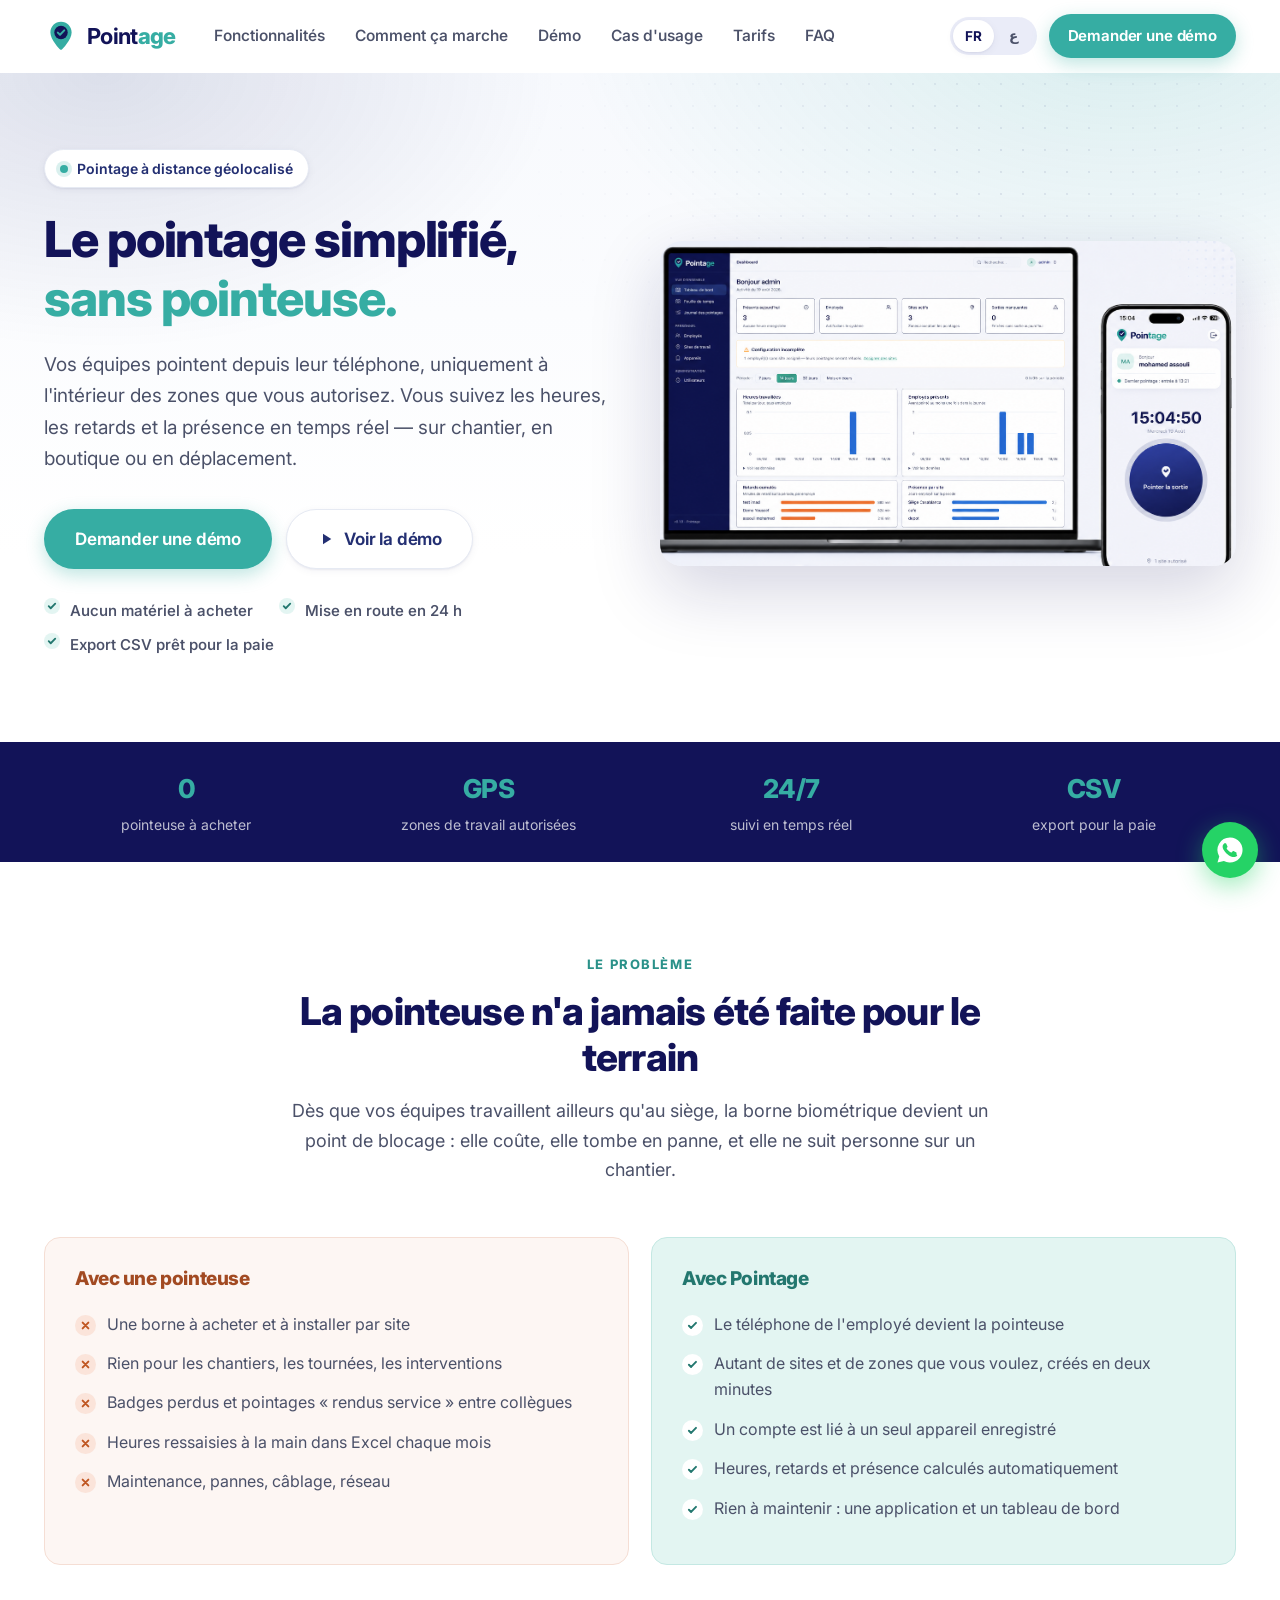
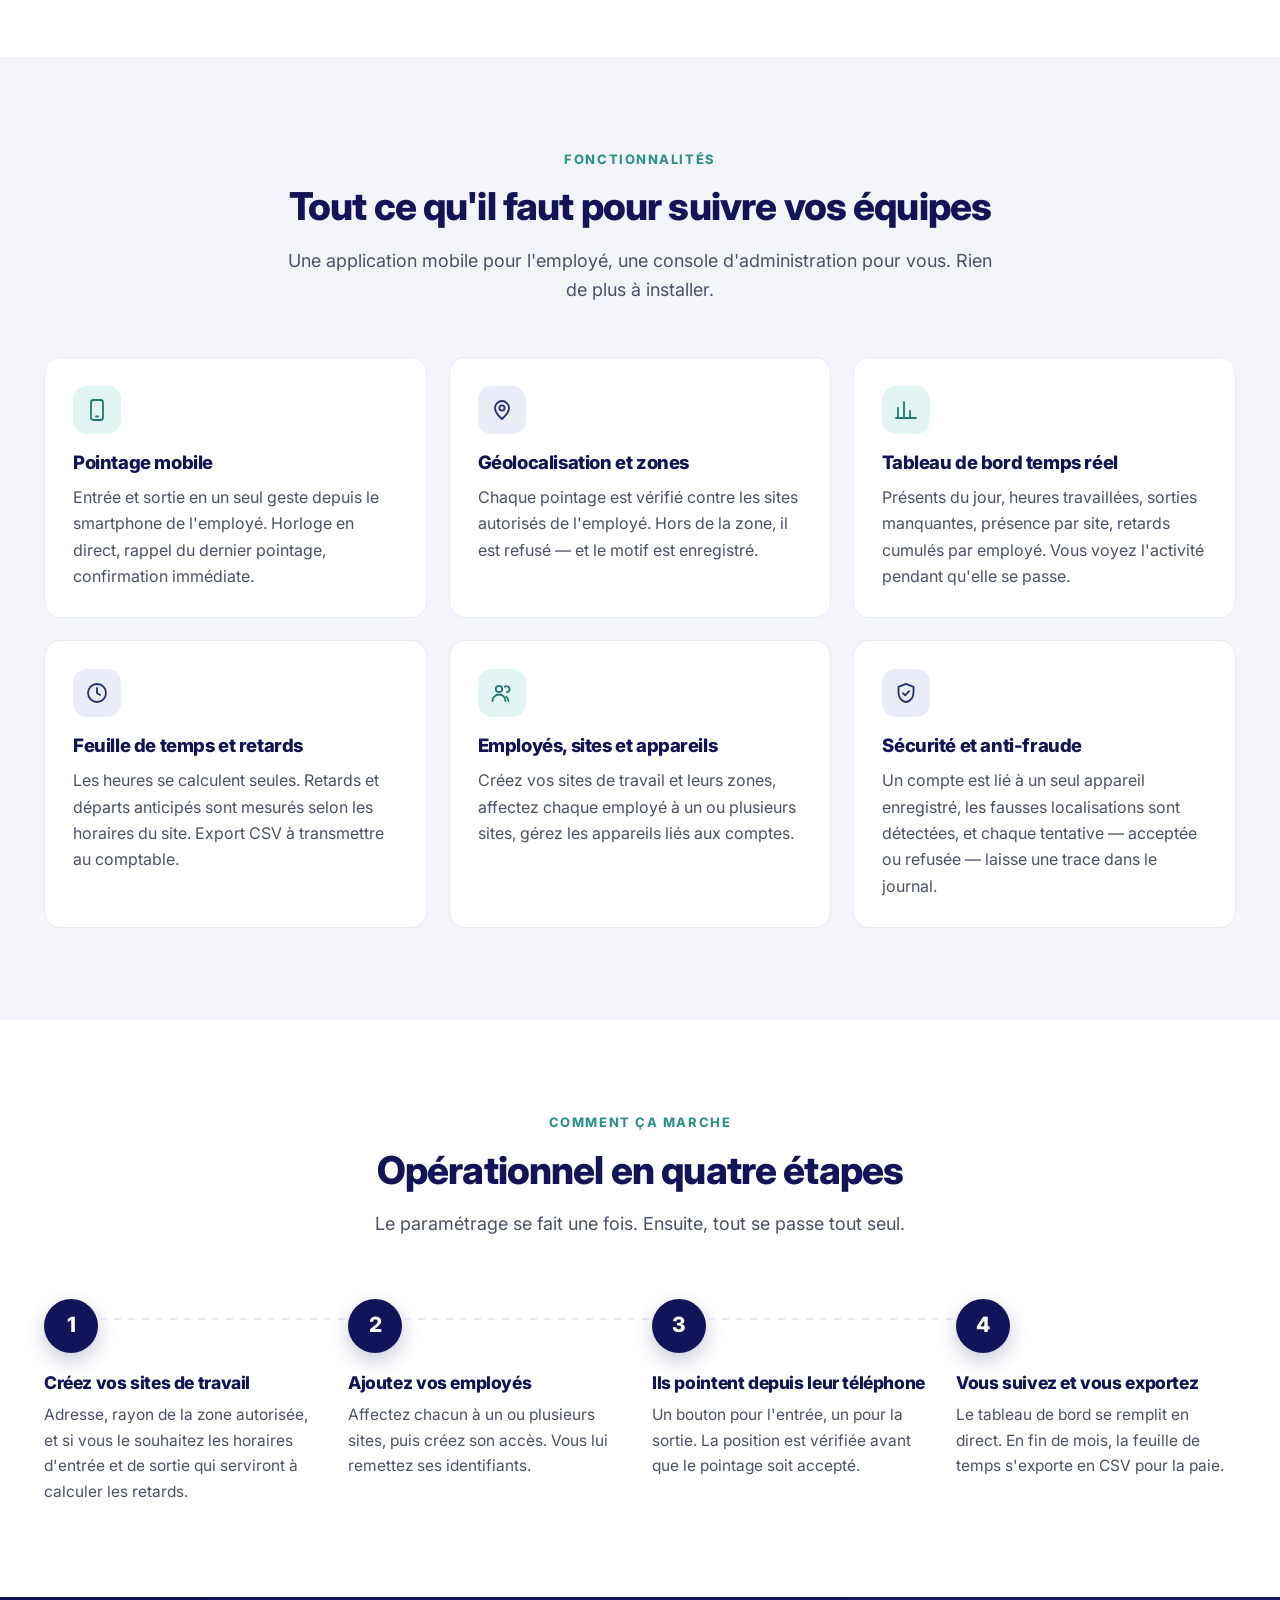
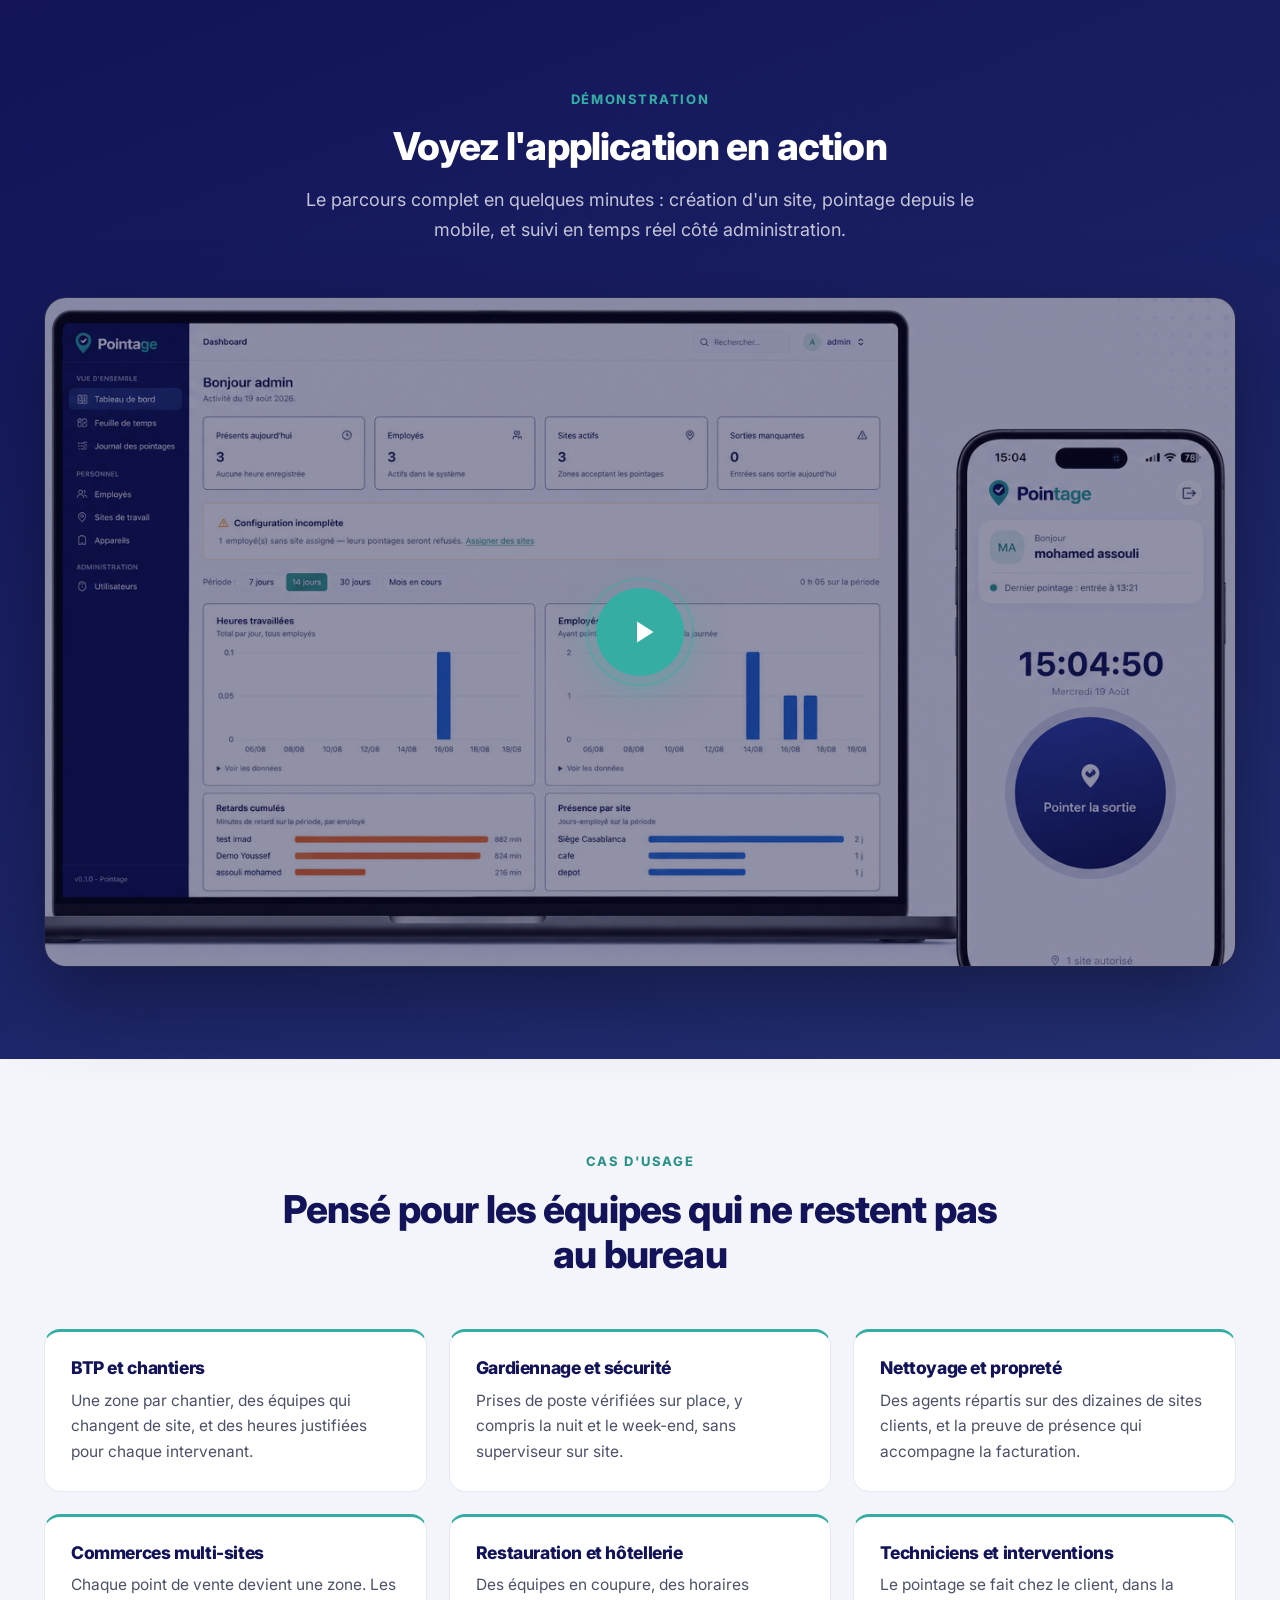
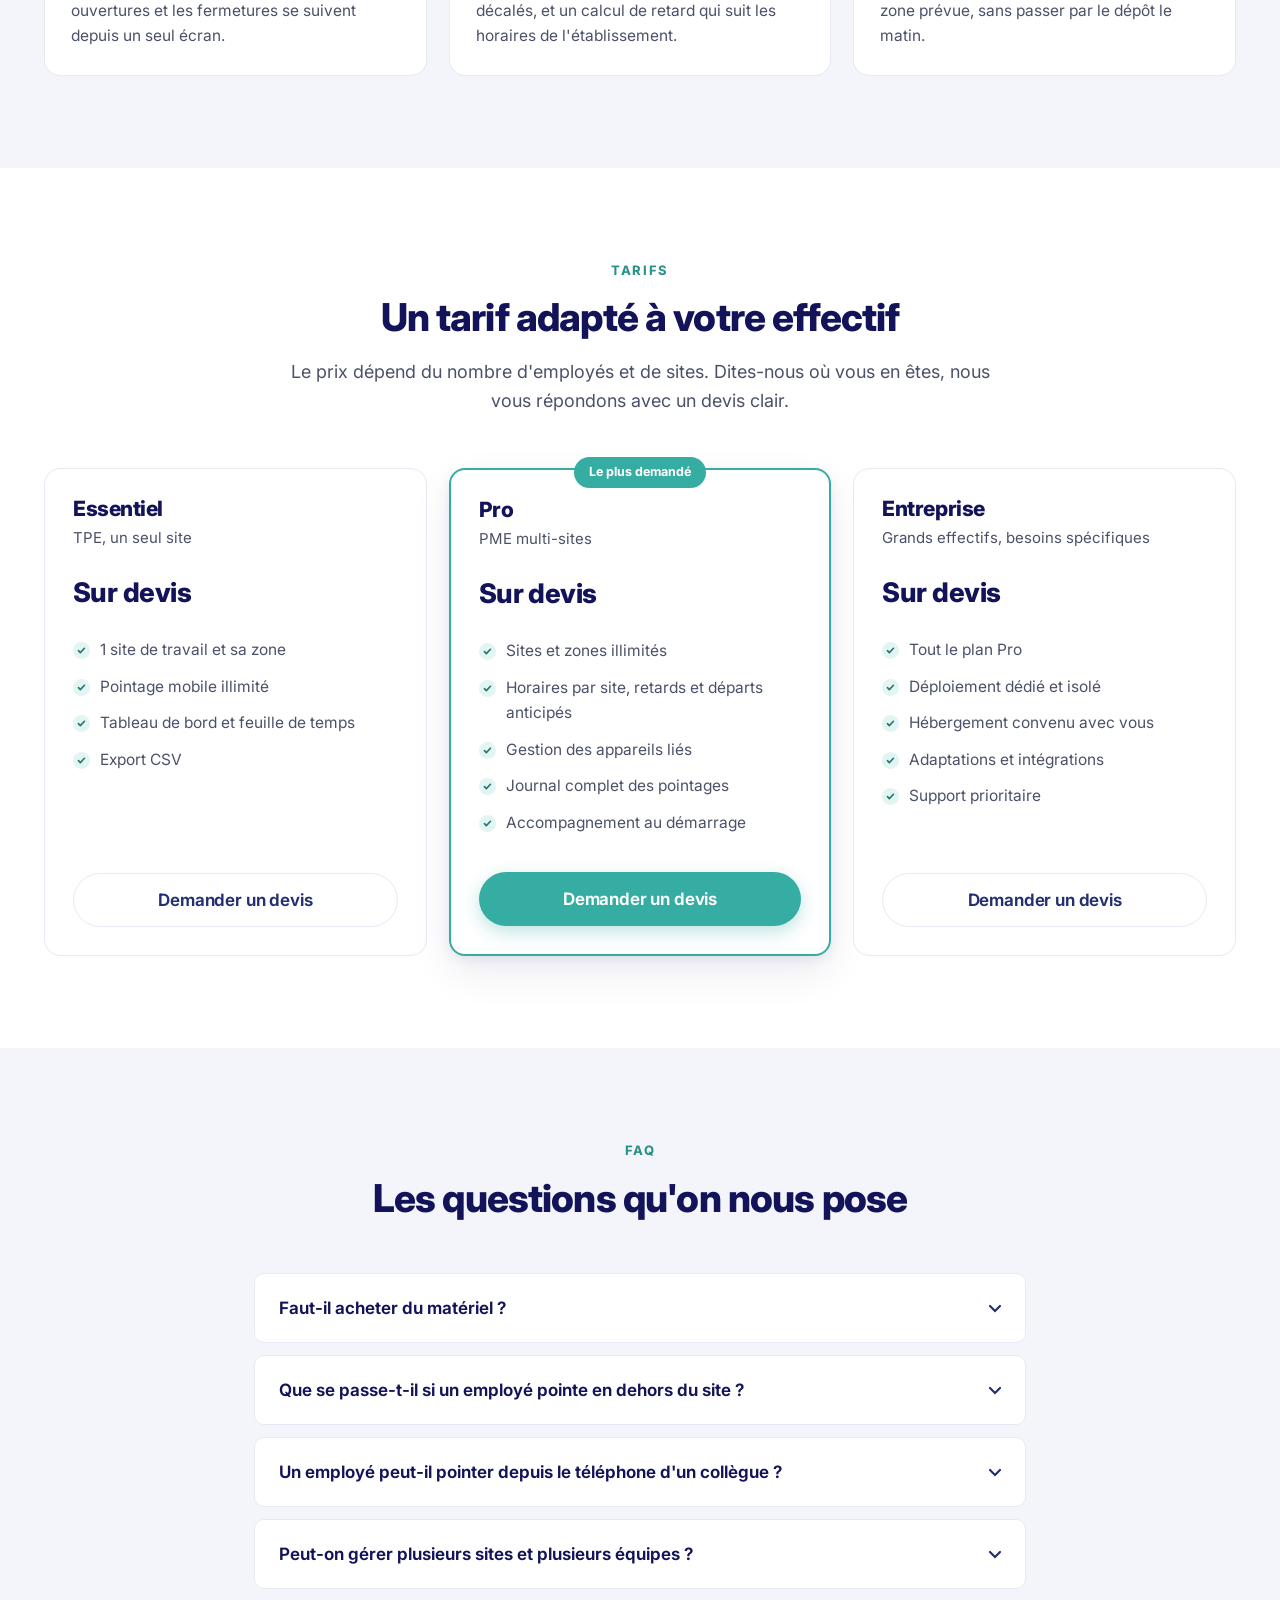
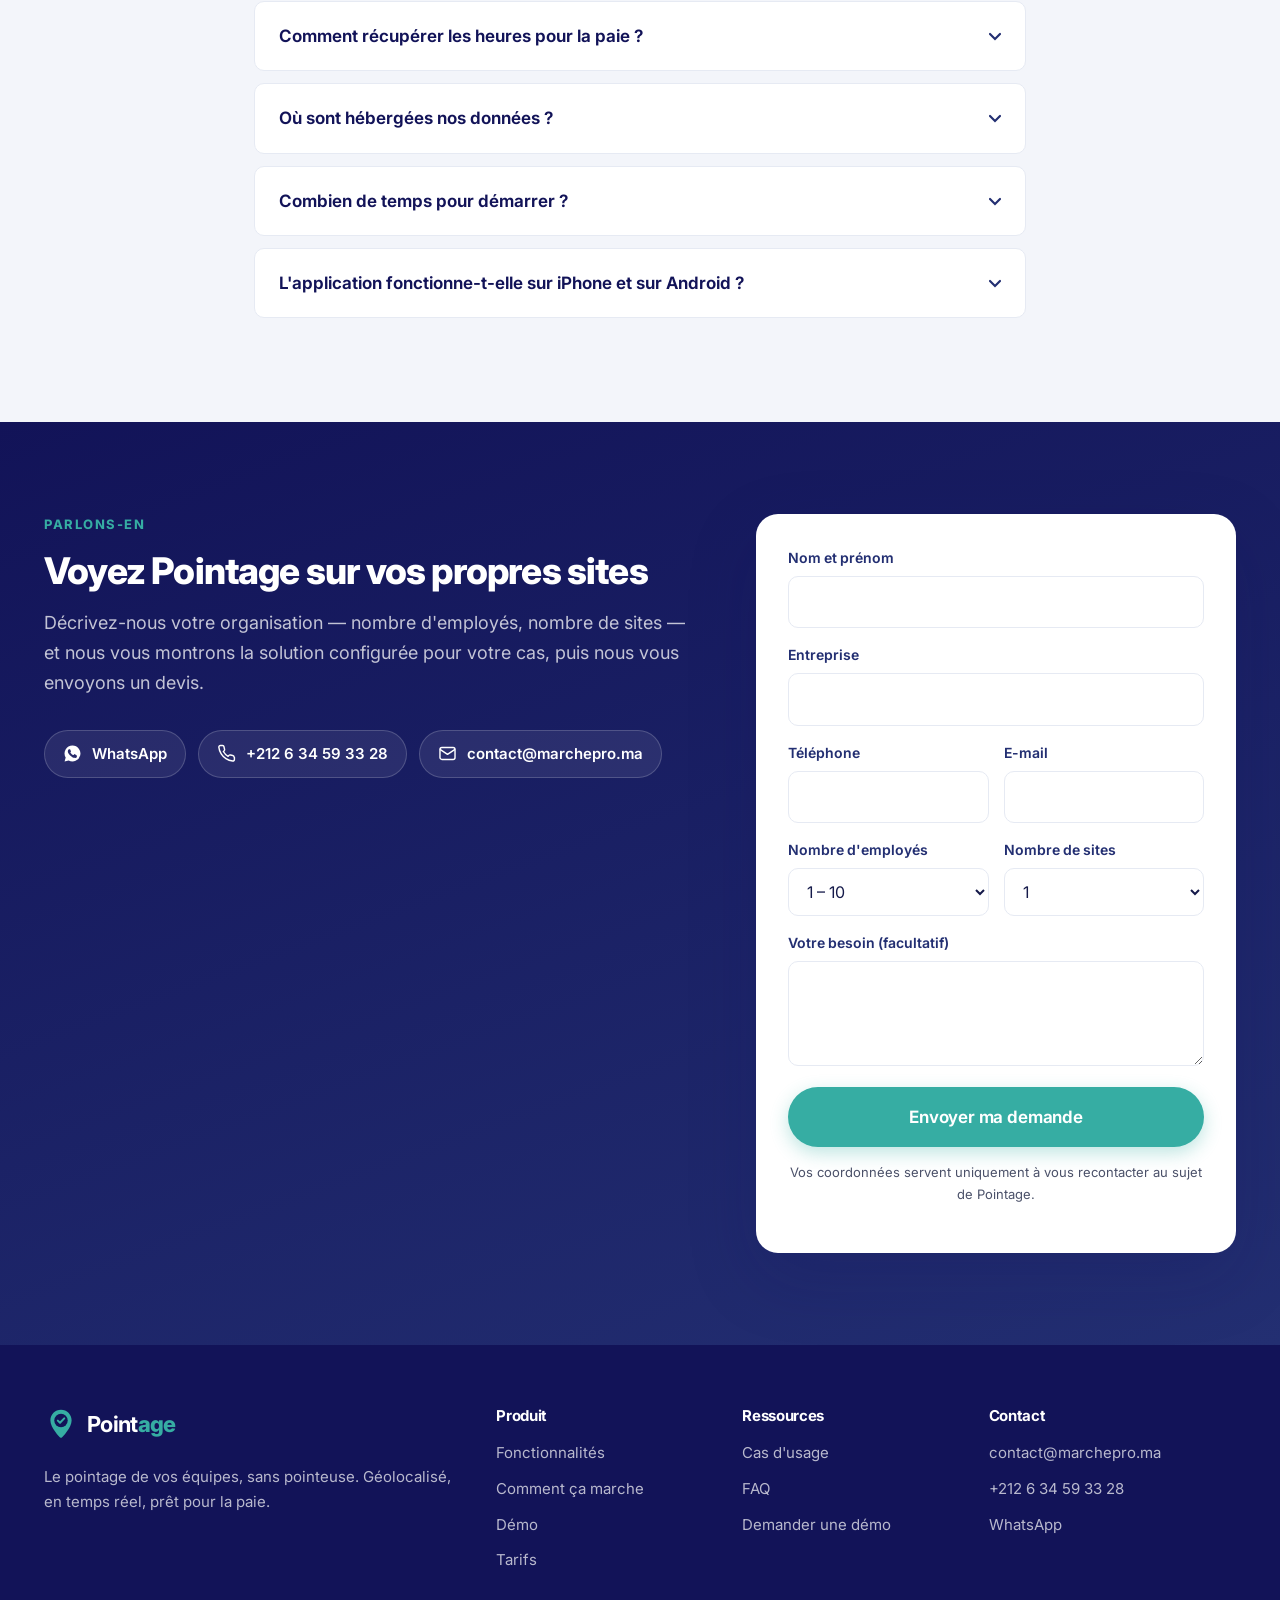
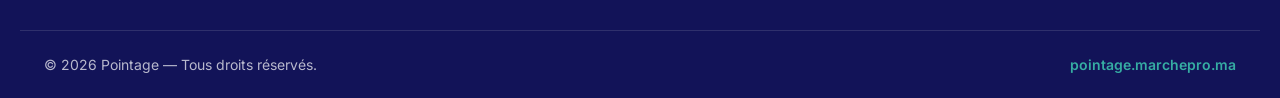
==== index.html @ 6799dcdb "feat: Add initial project structure with HTML, Docker, and Nginx configuration - Added index.html fo" ====
<!DOCTYPE html>
<html lang="fr" dir="ltr">
<head>
<meta charset="utf-8">
<meta name="viewport" content="width=device-width, initial-scale=1">
<title>Pointage — Le pointage de vos équipes, sans pointeuse</title>
<meta name="description" content="Pointage à distance géolocalisé : vos employés pointent depuis leur téléphone, à l'intérieur des zones que vous autorisez. Heures, retards et présence en temps réel. Sans pointeuse, sans badge, sans matériel.">
<meta name="theme-color" content="#121358">
<link rel="canonical" href="https://pointage.marchepro.ma/">
<link rel="icon" type="image/svg+xml" href="assets/img/favicon.svg">
<link rel="alternate" hreflang="fr" href="https://pointage.marchepro.ma/">
<link rel="alternate" hreflang="ar" href="https://pointage.marchepro.ma/?lang=ar">

<meta property="og:type" content="website">
<meta property="og:url" content="https://pointage.marchepro.ma/">
<meta property="og:site_name" content="Pointage">
<meta property="og:title" content="Pointage — Le pointage de vos équipes, sans pointeuse">
<meta property="og:description" content="Vos employés pointent depuis leur téléphone, à l'intérieur des zones que vous autorisez. Heures, retards et présence en temps réel.">
<meta property="og:image" content="https://pointage.marchepro.ma/assets/img/pointage-app-hero.png">
<meta property="og:locale" content="fr_FR">
<meta name="twitter:card" content="summary_large_image">

<link rel="preconnect" href="https://fonts.googleapis.com">
<link rel="preconnect" href="https://fonts.gstatic.com" crossorigin>
<link rel="stylesheet" href="https://fonts.googleapis.com/css2?family=Inter:wght@400;500;600;700;800&amp;family=Cairo:wght@400;600;700;800&amp;display=swap">
<link rel="stylesheet" href="assets/css/styles.css">

<script type="application/ld+json">
{
  "@context": "https://schema.org",
  "@type": "SoftwareApplication",
  "name": "Pointage",
  "applicationCategory": "BusinessApplication",
  "operatingSystem": "Android, iOS, Web",
  "url": "https://pointage.marchepro.ma/",
  "description": "Pointage à distance géolocalisé pour les équipes de terrain : pointage mobile, zones autorisées, tableau de bord temps réel et feuille de temps exportable.",
  "inLanguage": ["fr", "ar"],
  "offers": { "@type": "Offer", "priceCurrency": "MAD", "price": "0", "description": "Sur devis" }
}
</script>
</head>
<body>

<a class="skip-link" href="#main" data-i18n="a11y.skip">Aller au contenu</a>

<!-- ============================ HEADER ============================ -->
<header class="site-header" id="siteHeader">
  <div class="container header-inner">
    <a class="brand" href="#top" aria-label="Pointage">
      <img src="assets/img/logo-mark.svg" alt="" width="34" height="34">
      <span class="brand-word"><span class="brand-point">Point</span><span class="brand-age">age</span></span>
    </a>

    <nav class="nav" id="primaryNav" aria-label="Navigation principale">
      <a href="#features" data-i18n="nav.features">Fonctionnalités</a>
      <a href="#how" data-i18n="nav.how">Comment ça marche</a>
      <a href="#demo" data-i18n="nav.demo">Démo</a>
      <a href="#usecases" data-i18n="nav.usecases">Cas d'usage</a>
      <a href="#pricing" data-i18n="nav.pricing">Tarifs</a>
      <a href="#faq" data-i18n="nav.faq">FAQ</a>
    </nav>

    <div class="header-actions">
      <div class="lang-switch" role="group" aria-label="Langue">
        <button type="button" data-lang="fr" class="is-active">FR</button>
        <button type="button" data-lang="ar">ع</button>
      </div>
      <a class="btn btn-primary btn-sm hide-sm" href="#contact" data-i18n="cta.demo">Demander une démo</a>
      <button class="nav-toggle" id="navToggle" aria-expanded="false" aria-controls="primaryNav" aria-label="Menu">
        <span></span><span></span><span></span>
      </button>
    </div>
  </div>
</header>

<main id="main">

<!-- ============================ HERO ============================ -->
<section class="hero" id="top">
  <div class="hero-bg" aria-hidden="true"></div>
  <div class="container hero-inner">
    <div class="hero-copy">
      <p class="eyebrow"><span class="dot"></span><span data-i18n="hero.eyebrow">Pointage à distance géolocalisé</span></p>
      <h1 class="hero-title">
        <span data-i18n="hero.title1">Le pointage simplifié,</span>
        <span class="accent" data-i18n="hero.title2">sans pointeuse.</span>
      </h1>
      <p class="hero-sub" data-i18n="hero.sub">Vos équipes pointent depuis leur téléphone, uniquement à l'intérieur des zones que vous autorisez. Vous suivez les heures, les retards et la présence en temps réel — sur chantier, en boutique ou en déplacement.</p>

      <div class="hero-cta">
        <a class="btn btn-primary btn-lg" href="#contact" data-i18n="cta.demo">Demander une démo</a>
        <a class="btn btn-ghost btn-lg" href="#demo">
          <svg viewBox="0 0 24 24" width="18" height="18" fill="currentColor" aria-hidden="true"><path d="M8 5v14l11-7z"/></svg>
          <span data-i18n="cta.watch">Voir la démo</span>
        </a>
      </div>

      <ul class="hero-checks">
        <li data-i18n="hero.check1">Aucun matériel à acheter</li>
        <li data-i18n="hero.check2">Mise en route en 24 h</li>
        <li data-i18n="hero.check3">Export CSV prêt pour la paie</li>
      </ul>
    </div>

    <div class="hero-visual">
      <div class="hero-shot">
        <img src="assets/img/pointage-app-mockup.png"
             alt="Tableau de bord Pointage sur ordinateur portable et application mobile de pointage sur smartphone"
             width="1345" height="761" fetchpriority="high">
      </div>
    </div>
  </div>
</section>

<!-- ============================ STAT BAR ============================ -->
<section class="statbar">
  <div class="container statbar-inner">
    <div class="stat"><strong>0</strong><span data-i18n="stat.1">pointeuse à acheter</span></div>
    <div class="stat"><strong>GPS</strong><span data-i18n="stat.2">zones de travail autorisées</span></div>
    <div class="stat"><strong>24/7</strong><span data-i18n="stat.3">suivi en temps réel</span></div>
    <div class="stat"><strong>CSV</strong><span data-i18n="stat.4">export pour la paie</span></div>
  </div>
</section>

<!-- ============================ PROBLEM ============================ -->
<section class="section" id="why">
  <div class="container">
    <div class="section-head">
      <p class="kicker" data-i18n="why.kicker">Le problème</p>
      <h2 data-i18n="why.title">La pointeuse n'a jamais été faite pour le terrain</h2>
      <p class="section-sub" data-i18n="why.sub">Dès que vos équipes travaillent ailleurs qu'au siège, la borne biométrique devient un point de blocage : elle coûte, elle tombe en panne, et elle ne suit personne sur un chantier.</p>
    </div>

    <div class="compare">
      <div class="compare-col compare-bad">
        <h3 data-i18n="why.badTitle">Avec une pointeuse</h3>
        <ul>
          <li data-i18n="why.bad1">Une borne à acheter et à installer par site</li>
          <li data-i18n="why.bad2">Rien pour les chantiers, les tournées, les interventions</li>
          <li data-i18n="why.bad3">Badges perdus et pointages « rendus service » entre collègues</li>
          <li data-i18n="why.bad4">Heures ressaisies à la main dans Excel chaque mois</li>
          <li data-i18n="why.bad5">Maintenance, pannes, câblage, réseau</li>
        </ul>
      </div>
      <div class="compare-col compare-good">
        <h3 data-i18n="why.goodTitle">Avec Pointage</h3>
        <ul>
          <li data-i18n="why.good1">Le téléphone de l'employé devient la pointeuse</li>
          <li data-i18n="why.good2">Autant de sites et de zones que vous voulez, créés en deux minutes</li>
          <li data-i18n="why.good3">Un compte est lié à un seul appareil enregistré</li>
          <li data-i18n="why.good4">Heures, retards et présence calculés automatiquement</li>
          <li data-i18n="why.good5">Rien à maintenir : une application et un tableau de bord</li>
        </ul>
      </div>
    </div>
  </div>
</section>

<!-- ============================ FEATURES ============================ -->
<section class="section section-alt" id="features">
  <div class="container">
    <div class="section-head">
      <p class="kicker" data-i18n="feat.kicker">Fonctionnalités</p>
      <h2 data-i18n="feat.title">Tout ce qu'il faut pour suivre vos équipes</h2>
      <p class="section-sub" data-i18n="feat.sub">Une application mobile pour l'employé, une console d'administration pour vous. Rien de plus à installer.</p>
    </div>

    <div class="grid grid-3">
      <article class="card feature">
        <div class="ficon ficon-teal">
          <svg viewBox="0 0 24 24" fill="none" stroke="currentColor" stroke-width="1.8" stroke-linecap="round" stroke-linejoin="round"><rect x="6" y="2" width="12" height="20" rx="2.5"/><path d="M11 18.5h2"/></svg>
        </div>
        <h3 data-i18n="feat.1.t">Pointage mobile</h3>
        <p data-i18n="feat.1.d">Entrée et sortie en un seul geste depuis le smartphone de l'employé. Horloge en direct, rappel du dernier pointage, confirmation immédiate.</p>
      </article>

      <article class="card feature">
        <div class="ficon ficon-navy">
          <svg viewBox="0 0 24 24" fill="none" stroke="currentColor" stroke-width="1.8" stroke-linecap="round" stroke-linejoin="round"><path d="M12 21s7-6.2 7-11a7 7 0 1 0-14 0c0 4.8 7 11 7 11z"/><circle cx="12" cy="10" r="2.6"/></svg>
        </div>
        <h3 data-i18n="feat.2.t">Géolocalisation et zones</h3>
        <p data-i18n="feat.2.d">Chaque pointage est vérifié contre les sites autorisés de l'employé. Hors de la zone, il est refusé — et le motif est enregistré.</p>
      </article>

      <article class="card feature">
        <div class="ficon ficon-teal">
          <svg viewBox="0 0 24 24" fill="none" stroke="currentColor" stroke-width="1.8" stroke-linecap="round" stroke-linejoin="round"><path d="M4 20V10"/><path d="M10 20V4"/><path d="M16 20v-7"/><path d="M22 20H2"/></svg>
        </div>
        <h3 data-i18n="feat.3.t">Tableau de bord temps réel</h3>
        <p data-i18n="feat.3.d">Présents du jour, heures travaillées, sorties manquantes, présence par site, retards cumulés par employé. Vous voyez l'activité pendant qu'elle se passe.</p>
      </article>

      <article class="card feature">
        <div class="ficon ficon-navy">
          <svg viewBox="0 0 24 24" fill="none" stroke="currentColor" stroke-width="1.8" stroke-linecap="round" stroke-linejoin="round"><circle cx="12" cy="12" r="9"/><path d="M12 7v5l3.2 1.9"/></svg>
        </div>
        <h3 data-i18n="feat.4.t">Feuille de temps et retards</h3>
        <p data-i18n="feat.4.d">Les heures se calculent seules. Retards et départs anticipés sont mesurés selon les horaires du site. Export CSV à transmettre au comptable.</p>
      </article>

      <article class="card feature">
        <div class="ficon ficon-teal">
          <svg viewBox="0 0 24 24" fill="none" stroke="currentColor" stroke-width="1.8" stroke-linecap="round" stroke-linejoin="round"><circle cx="9" cy="8" r="3.2"/><path d="M2.5 20a6.5 6.5 0 0 1 13 0"/><path d="M17 11.2a3 3 0 1 0-2.2-5.4"/><path d="M18.4 20a5.6 5.6 0 0 0-2.2-4.4"/></svg>
        </div>
        <h3 data-i18n="feat.5.t">Employés, sites et appareils</h3>
        <p data-i18n="feat.5.d">Créez vos sites de travail et leurs zones, affectez chaque employé à un ou plusieurs sites, gérez les appareils liés aux comptes.</p>
      </article>

      <article class="card feature">
        <div class="ficon ficon-navy">
          <svg viewBox="0 0 24 24" fill="none" stroke="currentColor" stroke-width="1.8" stroke-linecap="round" stroke-linejoin="round"><path d="M12 2.8l7.5 3v5.6c0 4.6-3.1 8.4-7.5 9.8-4.4-1.4-7.5-5.2-7.5-9.8V5.8z"/><path d="M9 12.2l2.1 2.1 4-4.2"/></svg>
        </div>
        <h3 data-i18n="feat.6.t">Sécurité et anti-fraude</h3>
        <p data-i18n="feat.6.d">Un compte est lié à un seul appareil enregistré, les fausses localisations sont détectées, et chaque tentative — acceptée ou refusée — laisse une trace dans le journal.</p>
      </article>
    </div>
  </div>
</section>

<!-- ============================ HOW IT WORKS ============================ -->
<section class="section" id="how">
  <div class="container">
    <div class="section-head">
      <p class="kicker" data-i18n="how.kicker">Comment ça marche</p>
      <h2 data-i18n="how.title">Opérationnel en quatre étapes</h2>
      <p class="section-sub" data-i18n="how.sub">Le paramétrage se fait une fois. Ensuite, tout se passe tout seul.</p>
    </div>

    <ol class="steps">
      <li class="step">
        <span class="step-n">1</span>
        <h3 data-i18n="how.1.t">Créez vos sites de travail</h3>
        <p data-i18n="how.1.d">Adresse, rayon de la zone autorisée, et si vous le souhaitez les horaires d'entrée et de sortie qui serviront à calculer les retards.</p>
      </li>
      <li class="step">
        <span class="step-n">2</span>
        <h3 data-i18n="how.2.t">Ajoutez vos employés</h3>
        <p data-i18n="how.2.d">Affectez chacun à un ou plusieurs sites, puis créez son accès. Vous lui remettez ses identifiants.</p>
      </li>
      <li class="step">
        <span class="step-n">3</span>
        <h3 data-i18n="how.3.t">Ils pointent depuis leur téléphone</h3>
        <p data-i18n="how.3.d">Un bouton pour l'entrée, un pour la sortie. La position est vérifiée avant que le pointage soit accepté.</p>
      </li>
      <li class="step">
        <span class="step-n">4</span>
        <h3 data-i18n="how.4.t">Vous suivez et vous exportez</h3>
        <p data-i18n="how.4.d">Le tableau de bord se remplit en direct. En fin de mois, la feuille de temps s'exporte en CSV pour la paie.</p>
      </li>
    </ol>
  </div>
</section>

<!-- ============================ DEMO ============================ -->
<section class="section section-dark" id="demo">
  <div class="container">
    <div class="section-head">
      <p class="kicker kicker-light" data-i18n="demo.kicker">Démonstration</p>
      <h2 data-i18n="demo.title">Voyez l'application en action</h2>
      <p class="section-sub" data-i18n="demo.sub">Le parcours complet en quelques minutes : création d'un site, pointage depuis le mobile, et suivi en temps réel côté administration.</p>
    </div>

    <figure class="video-wrap">
      <div class="video-frame" id="videoFrame" data-src="assets/video/demo.mp4">
        <img src="assets/img/pointage-app-mockup.png" alt="" class="video-poster" loading="lazy">
        <button type="button" class="video-play" id="videoPlay" aria-label="Lire la vidéo de démonstration">
          <svg viewBox="0 0 24 24" fill="currentColor" aria-hidden="true"><path d="M8 5v14l11-7z"/></svg>
        </button>
      </div>
      <figcaption class="video-note" id="videoNote" hidden>
        <span data-i18n="demo.soon">La vidéo de démonstration arrive très bientôt.</span>
        <a href="#contact" data-i18n="demo.soonCta">Demandez une démonstration en direct →</a>
      </figcaption>
    </figure>
  </div>
</section>

<!-- ============================ USE CASES ============================ -->
<section class="section section-alt" id="usecases">
  <div class="container">
    <div class="section-head">
      <p class="kicker" data-i18n="uc.kicker">Cas d'usage</p>
      <h2 data-i18n="uc.title">Pensé pour les équipes qui ne restent pas au bureau</h2>
    </div>

    <div class="grid grid-3 usecases">
      <div class="uc"><h3 data-i18n="uc.1.t">BTP et chantiers</h3><p data-i18n="uc.1.d">Une zone par chantier, des équipes qui changent de site, et des heures justifiées pour chaque intervenant.</p></div>
      <div class="uc"><h3 data-i18n="uc.2.t">Gardiennage et sécurité</h3><p data-i18n="uc.2.d">Prises de poste vérifiées sur place, y compris la nuit et le week-end, sans superviseur sur site.</p></div>
      <div class="uc"><h3 data-i18n="uc.3.t">Nettoyage et propreté</h3><p data-i18n="uc.3.d">Des agents répartis sur des dizaines de sites clients, et la preuve de présence qui accompagne la facturation.</p></div>
      <div class="uc"><h3 data-i18n="uc.4.t">Commerces multi-sites</h3><p data-i18n="uc.4.d">Chaque point de vente devient une zone. Les ouvertures et les fermetures se suivent depuis un seul écran.</p></div>
      <div class="uc"><h3 data-i18n="uc.5.t">Restauration et hôtellerie</h3><p data-i18n="uc.5.d">Des équipes en coupure, des horaires décalés, et un calcul de retard qui suit les horaires de l'établissement.</p></div>
      <div class="uc"><h3 data-i18n="uc.6.t">Techniciens et interventions</h3><p data-i18n="uc.6.d">Le pointage se fait chez le client, dans la zone prévue, sans passer par le dépôt le matin.</p></div>
    </div>
  </div>
</section>

<!-- ============================ PRICING ============================ -->
<section class="section" id="pricing">
  <div class="container">
    <div class="section-head">
      <p class="kicker" data-i18n="price.kicker">Tarifs</p>
      <h2 data-i18n="price.title">Un tarif adapté à votre effectif</h2>
      <p class="section-sub" data-i18n="price.sub">Le prix dépend du nombre d'employés et de sites. Dites-nous où vous en êtes, nous vous répondons avec un devis clair.</p>
    </div>

    <div class="grid grid-3 plans">
      <article class="card plan">
        <h3 data-i18n="price.1.t">Essentiel</h3>
        <p class="plan-for" data-i18n="price.1.for">TPE, un seul site</p>
        <p class="plan-price" data-i18n="price.quote">Sur devis</p>
        <ul>
          <li data-i18n="price.1.f1">1 site de travail et sa zone</li>
          <li data-i18n="price.1.f2">Pointage mobile illimité</li>
          <li data-i18n="price.1.f3">Tableau de bord et feuille de temps</li>
          <li data-i18n="price.1.f4">Export CSV</li>
        </ul>
        <a class="btn btn-outline btn-block" href="#contact" data-i18n="cta.quote">Demander un devis</a>
      </article>

      <article class="card plan plan-featured">
        <span class="plan-badge" data-i18n="price.popular">Le plus demandé</span>
        <h3 data-i18n="price.2.t">Pro</h3>
        <p class="plan-for" data-i18n="price.2.for">PME multi-sites</p>
        <p class="plan-price" data-i18n="price.quote">Sur devis</p>
        <ul>
          <li data-i18n="price.2.f1">Sites et zones illimités</li>
          <li data-i18n="price.2.f2">Horaires par site, retards et départs anticipés</li>
          <li data-i18n="price.2.f3">Gestion des appareils liés</li>
          <li data-i18n="price.2.f4">Journal complet des pointages</li>
          <li data-i18n="price.2.f5">Accompagnement au démarrage</li>
        </ul>
        <a class="btn btn-primary btn-block" href="#contact" data-i18n="cta.quote">Demander un devis</a>
      </article>

      <article class="card plan">
        <h3 data-i18n="price.3.t">Entreprise</h3>
        <p class="plan-for" data-i18n="price.3.for">Grands effectifs, besoins spécifiques</p>
        <p class="plan-price" data-i18n="price.quote">Sur devis</p>
        <ul>
          <li data-i18n="price.3.f1">Tout le plan Pro</li>
          <li data-i18n="price.3.f2">Déploiement dédié et isolé</li>
          <li data-i18n="price.3.f3">Hébergement convenu avec vous</li>
          <li data-i18n="price.3.f4">Adaptations et intégrations</li>
          <li data-i18n="price.3.f5">Support prioritaire</li>
        </ul>
        <a class="btn btn-outline btn-block" href="#contact" data-i18n="cta.quote">Demander un devis</a>
      </article>
    </div>
  </div>
</section>

<!-- ============================ FAQ ============================ -->
<section class="section section-alt" id="faq">
  <div class="container container-narrow">
    <div class="section-head">
      <p class="kicker" data-i18n="faq.kicker">FAQ</p>
      <h2 data-i18n="faq.title">Les questions qu'on nous pose</h2>
    </div>

    <div class="faq">
      <details>
        <summary data-i18n="faq.1.q">Faut-il acheter du matériel ?</summary>
        <p data-i18n="faq.1.a">Non. Vos employés utilisent leur propre téléphone, et vous utilisez un navigateur. Il n'y a ni borne, ni badge, ni câblage à prévoir.</p>
      </details>
      <details>
        <summary data-i18n="faq.2.q">Que se passe-t-il si un employé pointe en dehors du site ?</summary>
        <p data-i18n="faq.2.a">Le pointage est refusé et l'employé voit immédiatement pourquoi. La tentative reste visible dans le journal, avec son motif : hors zone, localisation simulée, ou appareil non reconnu.</p>
      </details>
      <details>
        <summary data-i18n="faq.3.q">Un employé peut-il pointer depuis le téléphone d'un collègue ?</summary>
        <p data-i18n="faq.3.a">Non. Chaque compte est lié à l'appareil sur lequel il a été enregistré. Un pointage venant d'un autre téléphone est rejeté, et changer d'appareil passe par l'administrateur.</p>
      </details>
      <details>
        <summary data-i18n="faq.4.q">Peut-on gérer plusieurs sites et plusieurs équipes ?</summary>
        <p data-i18n="faq.4.a">Oui. Vous créez autant de sites que nécessaire, chacun avec sa zone et ses horaires, et vous affectez chaque employé aux sites où il est autorisé à pointer.</p>
      </details>
      <details>
        <summary data-i18n="faq.5.q">Comment récupérer les heures pour la paie ?</summary>
        <p data-i18n="faq.5.a">La feuille de temps se met à jour en continu et s'exporte en CSV sur la période de votre choix. Le fichier s'ouvre dans Excel et se transmet tel quel au comptable.</p>
      </details>
      <details>
        <summary data-i18n="faq.6.q">Où sont hébergées nos données ?</summary>
        <p data-i18n="faq.6.a">Chaque entreprise dispose de son propre déploiement, avec sa propre base de données — vos données ne sont mélangées avec celles d'aucun autre client. L'hébergement est convenu avec vous lors de la mise en place.</p>
      </details>
      <details>
        <summary data-i18n="faq.7.q">Combien de temps pour démarrer ?</summary>
        <p data-i18n="faq.7.a">Comptez une journée. Nous mettons en place votre espace, créons vos premiers sites avec vous, et vos équipes peuvent pointer dès le lendemain matin.</p>
      </details>
      <details>
        <summary data-i18n="faq.8.q">L'application fonctionne-t-elle sur iPhone et sur Android ?</summary>
        <p data-i18n="faq.8.a">Oui, l'application mobile est disponible pour les deux. La console d'administration s'utilise depuis n'importe quel navigateur, sur ordinateur comme sur tablette.</p>
      </details>
    </div>
  </div>
</section>

<!-- ============================ CONTACT ============================ -->
<section class="section contact-section" id="contact">
  <div class="container">
    <div class="contact-grid">

      <div class="contact-copy">
        <p class="kicker kicker-light" data-i18n="contact.kicker">Parlons-en</p>
        <h2 data-i18n="contact.title">Voyez Pointage sur vos propres sites</h2>
        <p class="section-sub" data-i18n="contact.sub">Décrivez-nous votre organisation — nombre d'employés, nombre de sites — et nous vous montrons la solution configurée pour votre cas, puis nous vous envoyons un devis.</p>

        <div class="contact-direct">
          <a class="contact-chip" data-cfg="whatsapp" target="_blank" rel="noopener">
            <svg viewBox="0 0 24 24" fill="currentColor" aria-hidden="true"><path d="M12 2a10 10 0 0 0-8.6 15.1L2 22l5.1-1.3A10 10 0 1 0 12 2zm5.8 14.2c-.2.7-1.4 1.3-2 1.4-.5.1-1.1.1-1.8-.1-.4-.1-1-.3-1.7-.6-3-1.3-4.9-4.3-5-4.5-.2-.2-1.2-1.6-1.2-3s.7-2.1 1-2.4c.3-.3.6-.4.8-.4h.6c.2 0 .4 0 .6.5l.9 2.1c.1.2 0 .4-.1.5l-.4.5c-.1.2-.3.3-.1.6.1.3.6 1.1 1.4 1.8 1 .9 1.8 1.1 2 1.3.3.1.4.1.6-.1l.8-.9c.2-.2.4-.2.6-.1l2 1c.2.1.4.2.4.3.1.1.1.6-.1 1.2z"/></svg>
            <span data-i18n="contact.wa">WhatsApp</span>
          </a>
          <a class="contact-chip" data-cfg="phone">
            <svg viewBox="0 0 24 24" fill="none" stroke="currentColor" stroke-width="1.8" stroke-linecap="round" stroke-linejoin="round" aria-hidden="true"><path d="M22 16.9v2.6a2 2 0 0 1-2.2 2 19.6 19.6 0 0 1-8.5-3 19.3 19.3 0 0 1-6-6A19.6 19.6 0 0 1 2.3 4 2 2 0 0 1 4.3 2h2.6a2 2 0 0 1 2 1.7c.1 1 .3 1.9.6 2.7a2 2 0 0 1-.4 2.1L8 9.5a15.9 15.9 0 0 0 6 6l1-1.1a2 2 0 0 1 2.1-.5c.9.3 1.8.5 2.7.6a2 2 0 0 1 1.7 2z"/></svg>
            <span class="phone-text">+212 6 34 59 33 28</span>
          </a>
          <a class="contact-chip" href="mailto:contact@marchepro.ma">
            <svg viewBox="0 0 24 24" fill="none" stroke="currentColor" stroke-width="1.8" stroke-linecap="round" stroke-linejoin="round" aria-hidden="true"><rect x="2.5" y="4.5" width="19" height="15" rx="2.5"/><path d="M3 7l9 6 9-6"/></svg>
            <span>contact@marchepro.ma</span>
          </a>
        </div>
      </div>

      <div class="contact-card">
        <form id="demoForm" class="form" novalidate>
          <div class="field">
            <label for="f-name" data-i18n="form.name">Nom et prénom</label>
            <input id="f-name" name="name" type="text" autocomplete="name" required>
          </div>
          <div class="field">
            <label for="f-company" data-i18n="form.company">Entreprise</label>
            <input id="f-company" name="company" type="text" autocomplete="organization" required>
          </div>
          <div class="field-row">
            <div class="field">
              <label for="f-phone" data-i18n="form.phone">Téléphone</label>
              <input id="f-phone" name="phone" type="tel" autocomplete="tel" required>
            </div>
            <div class="field">
              <label for="f-email" data-i18n="form.email">E-mail</label>
              <input id="f-email" name="email" type="email" autocomplete="email" required>
            </div>
          </div>
          <div class="field-row">
            <div class="field">
              <label for="f-size" data-i18n="form.size">Nombre d'employés</label>
              <select id="f-size" name="employees">
                <option value="1-10">1 – 10</option>
                <option value="11-50">11 – 50</option>
                <option value="51-200">51 – 200</option>
                <option value="200+">200+</option>
              </select>
            </div>
            <div class="field">
              <label for="f-sites" data-i18n="form.sites">Nombre de sites</label>
              <select id="f-sites" name="sites">
                <option value="1">1</option>
                <option value="2-5">2 – 5</option>
                <option value="6-20">6 – 20</option>
                <option value="20+">20+</option>
              </select>
            </div>
          </div>
          <div class="field">
            <label for="f-msg" data-i18n="form.msg">Votre besoin (facultatif)</label>
            <textarea id="f-msg" name="message" rows="3"></textarea>
          </div>

          <!-- Anti-spam : champ invisible, rempli uniquement par les robots -->
          <div class="hp-field" aria-hidden="true"><label for="f-website">Website</label><input id="f-website" name="_gotcha" type="text" tabindex="-1" autocomplete="off"></div>

          <button class="btn btn-primary btn-block btn-lg" type="submit" data-i18n="form.submit">Envoyer ma demande</button>
          <p class="form-legal" data-i18n="form.legal">Vos coordonnées servent uniquement à vous recontacter au sujet de Pointage.</p>
          <p class="form-status" id="formStatus" role="status" aria-live="polite"></p>
        </form>
      </div>

    </div>
  </div>
</section>

</main>

<!-- ============================ FOOTER ============================ -->
<footer class="site-footer">
  <div class="container footer-inner">
    <div class="footer-brand">
      <a class="brand brand-dark" href="#top" aria-label="Pointage">
        <img src="assets/img/logo-mark.svg" alt="" width="30" height="30">
        <span class="brand-word"><span class="brand-point">Point</span><span class="brand-age">age</span></span>
      </a>
      <p data-i18n="footer.tag">Le pointage de vos équipes, sans pointeuse. Géolocalisé, en temps réel, prêt pour la paie.</p>
    </div>

    <nav class="footer-col" aria-label="Produit">
      <h4 data-i18n="footer.product">Produit</h4>
      <a href="#features" data-i18n="nav.features">Fonctionnalités</a>
      <a href="#how" data-i18n="nav.how">Comment ça marche</a>
      <a href="#demo" data-i18n="nav.demo">Démo</a>
      <a href="#pricing" data-i18n="nav.pricing">Tarifs</a>
    </nav>

    <nav class="footer-col" aria-label="Ressources">
      <h4 data-i18n="footer.resources">Ressources</h4>
      <a href="#usecases" data-i18n="nav.usecases">Cas d'usage</a>
      <a href="#faq" data-i18n="nav.faq">FAQ</a>
      <a href="#contact" data-i18n="cta.demo">Demander une démo</a>
    </nav>

    <div class="footer-col">
      <h4 data-i18n="footer.contact">Contact</h4>
      <a href="mailto:contact@marchepro.ma">contact@marchepro.ma</a>
      <a data-cfg="phone" class="phone-text">+212 6 34 59 33 28</a>
      <a data-cfg="whatsapp" target="_blank" rel="noopener">WhatsApp</a>
    </div>
  </div>

  <div class="container footer-bottom">
    <p>© <span id="year">2026</span> Pointage — <span data-i18n="footer.rights">Tous droits réservés.</span></p>
    <p class="footer-domain">pointage.marchepro.ma</p>
  </div>
</footer>

<a class="wa-float" data-cfg="whatsapp" target="_blank" rel="noopener" aria-label="WhatsApp">
  <svg viewBox="0 0 24 24" fill="currentColor" aria-hidden="true"><path d="M12 2a10 10 0 0 0-8.6 15.1L2 22l5.1-1.3A10 10 0 1 0 12 2zm5.8 14.2c-.2.7-1.4 1.3-2 1.4-.5.1-1.1.1-1.8-.1-.4-.1-1-.3-1.7-.6-3-1.3-4.9-4.3-5-4.5-.2-.2-1.2-1.6-1.2-3s.7-2.1 1-2.4c.3-.3.6-.4.8-.4h.6c.2 0 .4 0 .6.5l.9 2.1c.1.2 0 .4-.1.5l-.4.5c-.1.2-.3.3-.1.6.1.3.6 1.1 1.4 1.8 1 .9 1.8 1.1 2 1.3.3.1.4.1.6-.1l.8-.9c.2-.2.4-.2.6-.1l2 1c.2.1.4.2.4.3.1.1.1.6-.1 1.2z"/></svg>
</a>

<script src="assets/js/config.js"></script>
<script src="assets/js/i18n.js"></script>
<script src="assets/js/main.js"></script>
</body>
</html>
---- assets/css/styles.css ----
/* ==========================================================================
   Pointage — site vitrine
   Palette reprise telle quelle de l'application (pointage-client/index.css) :
   le navy porte l'identité, le teal porte l'action.
   ========================================================================== */

:root {
  --navy-900: #121358;
  --navy-800: #1A1D66;
  --navy-700: #232F72;
  --navy-500: #2F578A;
  --teal-500: #36ADA3;
  --teal-600: #2A9189;
  --teal-700: #23776F;
  --teal-tint: #E3F5F2;

  --bg: #FFFFFF;
  --bg-alt: #F3F5FA;
  --ink: #151A4A;
  --ink-soft: #4B5169;
  --border: #E6EAF3;
  --muted: #EAECF8;

  --radius-sm: 10px;
  --radius: 16px;
  --radius-lg: 22px;

  --shadow-sm: 0 1px 2px rgba(18, 19, 88, .06), 0 2px 8px rgba(18, 19, 88, .05);
  --shadow: 0 4px 12px rgba(18, 19, 88, .07), 0 16px 40px rgba(18, 19, 88, .08);
  --shadow-lg: 0 24px 70px rgba(18, 19, 88, .18);

  --font: "Inter", system-ui, -apple-system, "Segoe UI", Roboto, sans-serif;
  --font-ar: "Cairo", "Noto Kufi Arabic", system-ui, "Segoe UI", sans-serif;

  --header-h: 72px;
  --maxw: 1240px;
}

*, *::before, *::after { box-sizing: border-box; }

html { scroll-behavior: smooth; scroll-padding-top: calc(var(--header-h) + 12px); -webkit-text-size-adjust: 100%; }
@media (prefers-reduced-motion: reduce) { html { scroll-behavior: auto; } }

body {
  margin: 0;
  font-family: var(--font);
  font-size: 17px;
  line-height: 1.65;
  color: var(--ink);
  background: var(--bg);
  -webkit-font-smoothing: antialiased;
}

html[lang="ar"] body { font-family: var(--font-ar); line-height: 1.85; }

img, svg { max-width: 100%; display: block; }
a { color: inherit; text-decoration: none; }
ul, ol { margin: 0; padding: 0; list-style: none; }

h1, h2, h3, h4 { margin: 0; line-height: 1.18; letter-spacing: -0.022em; font-weight: 800; color: var(--navy-900); }
html[lang="ar"] h1, html[lang="ar"] h2, html[lang="ar"] h3 { letter-spacing: 0; line-height: 1.35; }
p { margin: 0; }

:focus-visible { outline: 3px solid var(--teal-500); outline-offset: 3px; border-radius: 6px; }

/* Masquage sans décalage négatif : un `left: -9999px` deviendrait, en RTL,
   10 000 px de défilement horizontal réel — la page partirait dans le vide. */
.skip-link {
  position: absolute; inset-inline-start: 0; top: 0; z-index: 200;
  background: var(--navy-900); color: #fff; padding: 12px 18px; border-radius: 0 0 8px 0;
  width: 1px; height: 1px; overflow: hidden; clip-path: inset(50%); white-space: nowrap;
}
.skip-link:focus { width: auto; height: auto; overflow: visible; clip-path: none; }

.container { width: 100%; max-width: var(--maxw); margin-inline: auto; padding-inline: 24px; }
.container-narrow { max-width: 820px; }

/* ============================ BOUTONS ============================ */
.btn {
  --btn-bg: var(--teal-500);
  display: inline-flex; align-items: center; justify-content: center; gap: 9px;
  font: inherit; font-weight: 650; letter-spacing: -0.01em;
  padding: 12px 22px; border-radius: 999px; border: 1.5px solid transparent;
  cursor: pointer; white-space: nowrap;
  transition: transform .15s ease, box-shadow .2s ease, background-color .2s ease, color .2s ease, border-color .2s ease;
}
.btn:active { transform: translateY(1px); }

.btn-primary { background: var(--teal-500); color: #fff; box-shadow: 0 6px 18px rgba(54, 173, 163, .32); }
.btn-primary:hover { background: var(--teal-600); box-shadow: 0 8px 24px rgba(54, 173, 163, .4); }

.btn-outline { background: transparent; color: var(--navy-700); border-color: var(--border); }
.btn-outline:hover { border-color: var(--teal-500); color: var(--teal-700); background: var(--teal-tint); }

.btn-ghost { background: #fff; color: var(--navy-700); border-color: var(--border); box-shadow: var(--shadow-sm); }
.btn-ghost:hover { border-color: var(--navy-500); }

.btn-sm { padding: 9px 18px; font-size: 15px; }
.btn-lg { padding: 15px 30px; font-size: 17px; }
.btn-block { display: flex; width: 100%; }

/* ============================ HEADER ============================ */
.site-header {
  position: sticky; top: 0; z-index: 100;
  background: rgba(255, 255, 255, .82);
  backdrop-filter: saturate(180%) blur(14px);
  -webkit-backdrop-filter: saturate(180%) blur(14px);
  border-bottom: 1px solid transparent;
  transition: border-color .25s ease, box-shadow .25s ease;
}
.site-header.is-stuck { border-bottom-color: var(--border); box-shadow: 0 2px 20px rgba(18, 19, 88, .05); }

.header-inner { height: var(--header-h); display: flex; align-items: center; gap: 26px; }

.brand { display: inline-flex; align-items: center; gap: 9px; flex-shrink: 0; }
.brand img { width: 34px; height: 34px; }
.brand-word { font-size: 22px; letter-spacing: -0.03em; line-height: 1; }
.brand-point { font-weight: 700; color: var(--navy-900); }
.brand-age { font-weight: 800; color: var(--teal-500); }
.brand-dark .brand-point { color: #fff; }

.nav { display: flex; align-items: center; gap: 6px; margin-inline-end: auto; }
.nav a {
  font-size: 15.5px; font-weight: 550; color: var(--ink-soft); white-space: nowrap;
  padding: 8px 12px; border-radius: 999px; transition: color .18s, background-color .18s;
}
.nav a:hover { color: var(--navy-900); background: var(--muted); }

.header-actions { display: flex; align-items: center; gap: 12px; margin-inline-start: auto; }

.lang-switch { display: inline-flex; background: var(--muted); border-radius: 999px; padding: 3px; }
.lang-switch button {
  font: inherit; font-size: 13.5px; font-weight: 700; color: var(--ink-soft);
  background: transparent; border: 0; cursor: pointer;
  padding: 5px 12px; border-radius: 999px; min-width: 40px;
  transition: background-color .18s, color .18s;
}
.lang-switch button.is-active { background: #fff; color: var(--navy-900); box-shadow: var(--shadow-sm); }

.nav-toggle { display: none; flex-direction: column; justify-content: center; gap: 5px; width: 42px; height: 42px; padding: 0 10px; background: var(--muted); border: 0; border-radius: 12px; cursor: pointer; }
.nav-toggle span { display: block; height: 2px; background: var(--navy-900); border-radius: 2px; transition: transform .25s, opacity .2s; }
.nav-toggle[aria-expanded="true"] span:nth-child(1) { transform: translateY(7px) rotate(45deg); }
.nav-toggle[aria-expanded="true"] span:nth-child(2) { opacity: 0; }
.nav-toggle[aria-expanded="true"] span:nth-child(3) { transform: translateY(-7px) rotate(-45deg); }

/* ============================ HERO ============================ */
.hero { position: relative; padding: 76px 0 84px; overflow: hidden; }
.hero-bg {
  position: absolute; inset: 0; z-index: -1;
  background:
    radial-gradient(900px 520px at 88% -8%, rgba(54, 173, 163, .16), transparent 62%),
    radial-gradient(760px 460px at 8% 0%, rgba(35, 47, 114, .13), transparent 60%),
    linear-gradient(180deg, #F7F9FD 0%, #FFFFFF 72%);
}
.hero-bg::after {
  content: ""; position: absolute; inset: 0;
  background-image: radial-gradient(rgba(35, 47, 114, .10) 1px, transparent 1px);
  background-size: 22px 22px;
  -webkit-mask-image: radial-gradient(700px 380px at 78% 12%, #000, transparent 70%);
  mask-image: radial-gradient(700px 380px at 78% 12%, #000, transparent 70%);
}

.hero-inner { display: grid; grid-template-columns: minmax(0, 1fr) minmax(0, 1fr); gap: 40px; align-items: center; }

/* Sur grand écran la maquette déborde vers le bord de l'écran : c'est ce qui
   la rend lisible. `.hero` a overflow:hidden, le dépassement est donc rogné
   proprement. Le débordement est plafonné pour ne pas écraser le texte en
   très large. En RTL, margin-inline-end bascule vers la gauche tout seul. */
@media (min-width: 1280px) {
  .hero-visual {
    margin-inline-end: calc(-1 * min(150px, max(0px, (100vw - var(--maxw)) / 2 - 24px)));
  }
}

.eyebrow {
  display: inline-flex; align-items: center; gap: 9px;
  background: #fff; border: 1px solid var(--border); box-shadow: var(--shadow-sm);
  color: var(--navy-700); font-size: 14px; font-weight: 620;
  padding: 7px 15px; border-radius: 999px; margin-bottom: 22px;
}
.eyebrow .dot { width: 8px; height: 8px; border-radius: 50%; background: var(--teal-500); box-shadow: 0 0 0 4px rgba(54, 173, 163, .18); }

.hero-title { font-size: clamp(2.25rem, 4.5vw, 3.1rem); font-weight: 800; }
.hero-title span { display: block; }
.hero-title .accent { color: var(--teal-500); }

.hero-sub { margin-top: 22px; font-size: 19px; color: var(--ink-soft); max-width: 34em; }

.hero-cta { display: flex; flex-wrap: wrap; gap: 14px; margin-top: 34px; }

.hero-checks { display: flex; flex-wrap: wrap; gap: 10px 26px; margin-top: 30px; }
.hero-checks li { position: relative; padding-inline-start: 26px; font-size: 15px; color: var(--ink-soft); font-weight: 550; }
.hero-checks li::before {
  content: ""; position: absolute; inset-inline-start: 0; top: .5em;
  width: 16px; height: 16px; margin-top: -8px; border-radius: 50%;
  background: var(--teal-tint) url("data:image/svg+xml,%3Csvg xmlns='http://www.w3.org/2000/svg' viewBox='0 0 16 16' fill='none' stroke='%2323776F' stroke-width='2.4' stroke-linecap='round' stroke-linejoin='round'%3E%3Cpath d='M3.6 8.3l2.7 2.7 6-6.2'/%3E%3C/svg%3E") center/12px no-repeat;
}

/* Le PNG source contient un bandeau de texte en bas : on ne montre que la
   maquette (ordinateur + téléphone) en recadrant par le ratio. */
/* L'image est déjà recadrée au bon format (1345 × 761) : elle remplit le cadre. */
.hero-shot {
  position: relative; overflow: hidden;
  border-radius: var(--radius-lg);
  box-shadow: var(--shadow-lg);
  background: #F4F7FC;
}
.hero-shot img { width: 100%; height: auto; }

/* ============================ STAT BAR ============================ */
.statbar { background: var(--navy-900); color: #fff; }
.statbar-inner { display: grid; grid-template-columns: repeat(4, 1fr); gap: 18px; padding-block: 26px; }
.stat { display: flex; flex-direction: column; gap: 2px; text-align: center; }
.stat strong { font-size: 26px; font-weight: 800; color: var(--teal-500); letter-spacing: -0.02em; }
.stat span { font-size: 14px; color: rgba(255, 255, 255, .72); }

/* ============================ SECTIONS ============================ */
.section { padding: 92px 0; }
.section-alt { background: var(--bg-alt); }
.section-dark { background: linear-gradient(160deg, var(--navy-900) 0%, var(--navy-700) 100%); color: #fff; }
.section-dark h2 { color: #fff; }
.section-dark .section-sub { color: rgba(255, 255, 255, .74); }

.section-head { max-width: 720px; margin: 0 auto 52px; text-align: center; }
.kicker { font-size: 13px; font-weight: 750; letter-spacing: .12em; text-transform: uppercase; color: var(--teal-600); margin-bottom: 14px; }
.kicker-light { color: var(--teal-500); }
.section-head h2 { font-size: clamp(1.75rem, 3.4vw, 2.4rem); }
.section-sub { margin-top: 16px; font-size: 18px; color: var(--ink-soft); }

.grid { display: grid; gap: 22px; }
.grid-3 { grid-template-columns: repeat(3, minmax(0, 1fr)); }

.card { background: #fff; border: 1px solid var(--border); border-radius: var(--radius); padding: 28px; }

/* ============================ COMPARATIF ============================ */
.compare { display: grid; grid-template-columns: repeat(2, minmax(0, 1fr)); gap: 22px; }
.compare-col { border-radius: var(--radius); padding: 30px; border: 1px solid var(--border); }
.compare-col h3 { font-size: 19px; margin-bottom: 20px; }
.compare-col li { position: relative; padding-inline-start: 32px; margin-bottom: 13px; color: var(--ink-soft); font-size: 16px; }
.compare-col li::before {
  content: ""; position: absolute; inset-inline-start: 0; top: 4px;
  width: 21px; height: 21px; border-radius: 50%; background-size: 13px; background-repeat: no-repeat; background-position: center;
}
.compare-bad { background: #FDF6F3; border-color: #F5DED4; }
.compare-bad h3 { color: #A24A22; }
.compare-bad li::before { background-color: #FBE4DA; background-image: url("data:image/svg+xml,%3Csvg xmlns='http://www.w3.org/2000/svg' viewBox='0 0 16 16' fill='none' stroke='%23C05621' stroke-width='2.4' stroke-linecap='round'%3E%3Cpath d='M4.5 4.5l7 7M11.5 4.5l-7 7'/%3E%3C/svg%3E"); }
.compare-good { background: var(--teal-tint); border-color: #C4E8E3; }
.compare-good h3 { color: var(--teal-700); }
.compare-good li::before { background-color: #fff; background-image: url("data:image/svg+xml,%3Csvg xmlns='http://www.w3.org/2000/svg' viewBox='0 0 16 16' fill='none' stroke='%2323776F' stroke-width='2.4' stroke-linecap='round' stroke-linejoin='round'%3E%3Cpath d='M3.6 8.3l2.7 2.7 6-6.2'/%3E%3C/svg%3E"); }

/* ============================ FONCTIONNALITÉS ============================ */
.feature { transition: transform .22s ease, box-shadow .22s ease, border-color .22s ease; }
.feature:hover { transform: translateY(-4px); box-shadow: var(--shadow); border-color: #D8E0F0; }
.ficon { width: 48px; height: 48px; border-radius: 14px; display: grid; place-items: center; margin-bottom: 18px; }
.ficon svg { width: 24px; height: 24px; }
.ficon-teal { background: var(--teal-tint); color: var(--teal-700); }
.ficon-navy { background: var(--muted); color: var(--navy-700); }
.feature h3 { font-size: 18.5px; margin-bottom: 10px; }
.feature p { color: var(--ink-soft); font-size: 16px; }

/* ============================ ÉTAPES ============================ */
.steps { display: grid; grid-template-columns: repeat(4, minmax(0, 1fr)); gap: 24px; counter-reset: step; }
.step { position: relative; padding-top: 8px; }
.step::after {
  content: ""; position: absolute; top: 27px; inset-inline-start: 56px; inset-inline-end: -24px;
  height: 2px; background: repeating-linear-gradient(to right, var(--border) 0 7px, transparent 7px 14px);
}
.step:last-child::after { display: none; }
html[dir="rtl"] .step::after { background: repeating-linear-gradient(to left, var(--border) 0 7px, transparent 7px 14px); }
.step-n {
  display: grid; place-items: center; width: 54px; height: 54px; border-radius: 50%;
  background: var(--navy-900); color: #fff; font-size: 21px; font-weight: 800;
  margin-bottom: 20px; box-shadow: 0 8px 20px rgba(18, 19, 88, .22);
}
.step h3 { font-size: 17.5px; margin-bottom: 9px; }
.step p { color: var(--ink-soft); font-size: 15.5px; }

/* ============================ VIDÉO ============================ */
.video-wrap { margin: 0; }
.video-frame {
  position: relative; aspect-ratio: 16 / 9; overflow: hidden;
  border-radius: var(--radius-lg); background: #0C0D3C;
  box-shadow: 0 30px 80px rgba(0, 0, 0, .35);
  border: 1px solid rgba(255, 255, 255, .1);
}
.video-poster { width: 100%; height: 100%; object-fit: cover; object-position: top center; opacity: .55; }
.video-frame video { width: 100%; height: 100%; object-fit: contain; background: #000; }
.video-play {
  position: absolute; inset: 0; margin: auto; width: 88px; height: 88px;
  border: 0; border-radius: 50%; cursor: pointer;
  background: var(--teal-500); color: #fff;
  box-shadow: 0 10px 40px rgba(54, 173, 163, .5);
  display: grid; place-items: center;
  transition: transform .2s ease, background-color .2s ease;
}
.video-play svg { width: 36px; height: 36px; margin-inline-start: 5px; }
html[dir="rtl"] .video-play svg { transform: scaleX(-1); margin-inline-start: 0; margin-inline-end: 5px; }
.video-play:hover { transform: scale(1.07); background: var(--teal-600); }
.video-play::before {
  content: ""; position: absolute; inset: -10px; border-radius: 50%;
  border: 2px solid rgba(54, 173, 163, .45); animation: pulse 2.4s ease-out infinite;
}
@keyframes pulse { 0% { transform: scale(.9); opacity: .9; } 100% { transform: scale(1.35); opacity: 0; } }
@media (prefers-reduced-motion: reduce) { .video-play::before { animation: none; } }

.video-note { margin-top: 18px; text-align: center; color: rgba(255, 255, 255, .8); font-size: 15.5px; }
.video-note a { color: var(--teal-500); font-weight: 650; margin-inline-start: 6px; }
.video-note a:hover { text-decoration: underline; }

/* ============================ CAS D'USAGE ============================ */
.usecases .uc {
  background: #fff; border: 1px solid var(--border); border-radius: var(--radius); padding: 26px;
  border-top: 3px solid var(--teal-500);
}
.uc h3 { font-size: 17.5px; margin-bottom: 9px; }
.uc p { color: var(--ink-soft); font-size: 15.5px; }

/* ============================ TARIFS ============================ */
.plans { align-items: stretch; }
.plan { display: flex; flex-direction: column; position: relative; }
.plan h3 { font-size: 21px; }
.plan-for { color: var(--ink-soft); font-size: 15px; margin-top: 4px; }
.plan-price { font-size: 27px; font-weight: 800; color: var(--navy-900); margin: 20px 0 22px; letter-spacing: -0.02em; }
.plan ul { margin-bottom: 26px; flex: 1; }
.plan li { position: relative; padding-inline-start: 27px; margin-bottom: 11px; font-size: 15.5px; color: var(--ink-soft); }
.plan li::before {
  content: ""; position: absolute; inset-inline-start: 0; top: 5px; width: 17px; height: 17px; border-radius: 50%;
  background: var(--teal-tint) url("data:image/svg+xml,%3Csvg xmlns='http://www.w3.org/2000/svg' viewBox='0 0 16 16' fill='none' stroke='%2323776F' stroke-width='2.4' stroke-linecap='round' stroke-linejoin='round'%3E%3Cpath d='M3.6 8.3l2.7 2.7 6-6.2'/%3E%3C/svg%3E") center/11px no-repeat;
}
.plan-featured { border-color: var(--teal-500); border-width: 2px; box-shadow: var(--shadow); }
.plan-badge {
  position: absolute; top: -13px; inset-inline-start: 50%; transform: translateX(-50%);
  background: var(--teal-500); color: #fff; font-size: 12.5px; font-weight: 700;
  padding: 5px 15px; border-radius: 999px; white-space: nowrap;
}
html[dir="rtl"] .plan-badge { transform: translateX(50%); }

/* ============================ FAQ ============================ */
.faq details {
  background: #fff; border: 1px solid var(--border); border-radius: var(--radius-sm);
  margin-bottom: 12px; overflow: hidden; transition: border-color .2s, box-shadow .2s;
}
.faq details[open] { border-color: #CFE7E3; box-shadow: var(--shadow-sm); }
.faq summary {
  list-style: none; cursor: pointer; padding: 20px 56px 20px 24px;
  font-weight: 650; font-size: 17px; color: var(--navy-900); position: relative;
}
html[dir="rtl"] .faq summary { padding: 20px 24px 20px 56px; }
.faq summary::-webkit-details-marker { display: none; }
.faq summary::after {
  content: ""; position: absolute; inset-inline-end: 22px; top: 50%; margin-top: -8px;
  width: 16px; height: 16px; transition: transform .25s ease;
  background: url("data:image/svg+xml,%3Csvg xmlns='http://www.w3.org/2000/svg' viewBox='0 0 16 16' fill='none' stroke='%23232F72' stroke-width='2.2' stroke-linecap='round'%3E%3Cpath d='M3 6l5 5 5-5'/%3E%3C/svg%3E") center/16px no-repeat;
}
.faq details[open] summary::after { transform: rotate(180deg); }
.faq details p { padding: 0 24px 22px; color: var(--ink-soft); font-size: 16px; }

/* ============================ CONTACT ============================ */
.contact-section { background: linear-gradient(160deg, var(--navy-900) 0%, var(--navy-700) 100%); color: #fff; }
.contact-grid { display: grid; grid-template-columns: minmax(0, 1fr) minmax(0, 480px); gap: 56px; align-items: start; }
.contact-copy h2 { color: #fff; font-size: clamp(1.7rem, 3.2vw, 2.3rem); }
.contact-copy .section-sub { color: rgba(255, 255, 255, .74); }
.contact-copy .kicker { text-align: start; }
.contact-copy .section-sub, .contact-copy h2 { text-align: start; }

.contact-direct { display: flex; flex-wrap: wrap; gap: 12px; margin-top: 32px; }
.contact-chip {
  display: inline-flex; align-items: center; gap: 10px;
  background: rgba(255, 255, 255, .08); border: 1px solid rgba(255, 255, 255, .18);
  color: #fff; font-size: 15px; font-weight: 600;
  padding: 11px 18px; border-radius: 999px;
  transition: background-color .2s, border-color .2s, transform .15s;
}
.contact-chip:hover { background: rgba(255, 255, 255, .15); border-color: rgba(255, 255, 255, .35); transform: translateY(-2px); }
.contact-chip svg { width: 19px; height: 19px; flex-shrink: 0; }

/* Un numéro de téléphone reste lu de gauche à droite, même en arabe :
   sans isolation, « +212 6 00 … » s'affiche à l'envers. */
.phone-text { direction: ltr; unicode-bidi: isolate; }

.contact-card { background: #fff; border-radius: var(--radius-lg); padding: 32px; box-shadow: var(--shadow-lg); }

.form { display: flex; flex-direction: column; gap: 15px; }
.field { display: flex; flex-direction: column; gap: 7px; }
.field-row { display: grid; grid-template-columns: 1fr 1fr; gap: 15px; }
.field label { font-size: 14px; font-weight: 620; color: var(--navy-700); }
.field input, .field select, .field textarea {
  font: inherit; font-size: 16px; color: var(--ink);
  padding: 12px 14px; border: 1.5px solid var(--border); border-radius: var(--radius-sm);
  background: #fff; width: 100%; transition: border-color .18s, box-shadow .18s;
}
.field textarea { resize: vertical; min-height: 84px; }
.field input:focus, .field select:focus, .field textarea:focus {
  outline: none; border-color: var(--teal-500); box-shadow: 0 0 0 4px rgba(54, 173, 163, .16);
}
.field input[aria-invalid="true"] { border-color: #D9534F; }

.hp-field {
  position: absolute; width: 1px; height: 1px; padding: 0; margin: -1px;
  overflow: hidden; clip-path: inset(50%); white-space: nowrap; border: 0;
}

.form .btn { margin-top: 6px; }
.form-legal { font-size: 13px; color: var(--ink-soft); text-align: center; }
.form-status { font-size: 15px; font-weight: 600; text-align: center; min-height: 1px; }
.form-status.is-ok { color: var(--teal-700); }
.form-status.is-error { color: #C0392B; }

/* ============================ FOOTER ============================ */
.site-footer { background: var(--navy-900); color: rgba(255, 255, 255, .7); padding-top: 62px; }
.footer-inner { display: grid; grid-template-columns: 2fr 1fr 1fr 1.2fr; gap: 40px; padding-bottom: 46px; }
.footer-brand p { margin-top: 16px; font-size: 15px; max-width: 32em; }
.footer-col h4 { color: #fff; font-size: 15px; font-weight: 700; margin-bottom: 16px; }
.footer-col a { display: block; font-size: 15px; margin-bottom: 11px; transition: color .18s; }
.footer-col a:hover { color: var(--teal-500); }
.footer-bottom {
  display: flex; flex-wrap: wrap; justify-content: space-between; gap: 10px;
  border-top: 1px solid rgba(255, 255, 255, .12); padding-block: 22px; font-size: 14px;
}
.footer-domain { color: var(--teal-500); font-weight: 600; }

/* ============================ WHATSAPP FLOTTANT ============================ */
.wa-float {
  position: fixed; inset-inline-end: 22px; bottom: 22px; z-index: 90;
  width: 56px; height: 56px; border-radius: 50%;
  background: #25D366; color: #fff; display: grid; place-items: center;
  box-shadow: 0 8px 26px rgba(37, 211, 102, .45);
  transition: transform .2s ease;
}
.wa-float svg { width: 30px; height: 30px; }
.wa-float:hover { transform: scale(1.08); }

/* ============================ RÉVÉLATION AU DÉFILEMENT ============================ */
.reveal { opacity: 0; transform: translateY(18px); transition: opacity .6s ease, transform .6s ease; }
.reveal.is-visible { opacity: 1; transform: none; }
@media (prefers-reduced-motion: reduce) { .reveal { opacity: 1; transform: none; transition: none; } }

/* ============================ RTL ============================ */
html[dir="rtl"] .hero-title, html[dir="rtl"] .section-head { text-align: right; }
html[dir="rtl"] .section-head { text-align: center; }
html[dir="rtl"] .brand { direction: ltr; }

/* ============================ RESPONSIVE ============================ */
/* Entre 860 et 1180 px, les six liens + le bouton ne tiennent plus sur une
   ligne : on retire le bouton de l'en-tête (le hero en porte déjà un) plutôt
   que de laisser la navigation passer à la ligne. */
@media (max-width: 1180px) {
  .nav a { padding: 8px 9px; font-size: 15px; }
  .header-inner { gap: 16px; }
  .hide-sm { display: none; }
}

@media (max-width: 1024px) {
  .hero-inner { grid-template-columns: 1fr; gap: 44px; }
  .hero-copy { max-width: 640px; }
  .steps { grid-template-columns: repeat(2, 1fr); row-gap: 36px; }
  .step:nth-child(2)::after { display: none; }
  .contact-grid { grid-template-columns: 1fr; gap: 40px; }
  .footer-inner { grid-template-columns: 1fr 1fr; gap: 34px; }
}

@media (max-width: 860px) {
  .nav {
    position: fixed; inset: var(--header-h) 0 auto 0;
    flex-direction: column; align-items: stretch; gap: 0;
    background: #fff; border-bottom: 1px solid var(--border);
    padding: 12px 24px 22px; box-shadow: var(--shadow);
    transform: translateY(-12px); opacity: 0; pointer-events: none;
    transition: opacity .2s ease, transform .2s ease;
    max-height: calc(100vh - var(--header-h)); overflow-y: auto;
  }
  .nav.is-open { transform: none; opacity: 1; pointer-events: auto; }
  .nav a { padding: 13px 8px; font-size: 17px; border-radius: var(--radius-sm); }
  .nav-toggle { display: flex; }
  .hide-sm { display: none; }
  .grid-3, .compare { grid-template-columns: 1fr; }
  .statbar-inner { grid-template-columns: repeat(2, 1fr); row-gap: 22px; }
  .section { padding: 68px 0; }
}

@media (max-width: 560px) {
  body { font-size: 16px; }
  .container { padding-inline: 18px; }
  .hero { padding: 46px 0 60px; }
  .hero-sub { font-size: 17px; }
  .hero-cta .btn { width: 100%; }
  .steps { grid-template-columns: 1fr; }
  .step::after { display: none; }
  .field-row { grid-template-columns: 1fr; }
  .contact-card { padding: 24px 20px; }
  .footer-inner { grid-template-columns: 1fr; }
  .wa-float { width: 52px; height: 52px; inset-inline-end: 16px; bottom: 16px; }
  .video-play { width: 66px; height: 66px; }
  .video-play svg { width: 28px; height: 28px; }
}
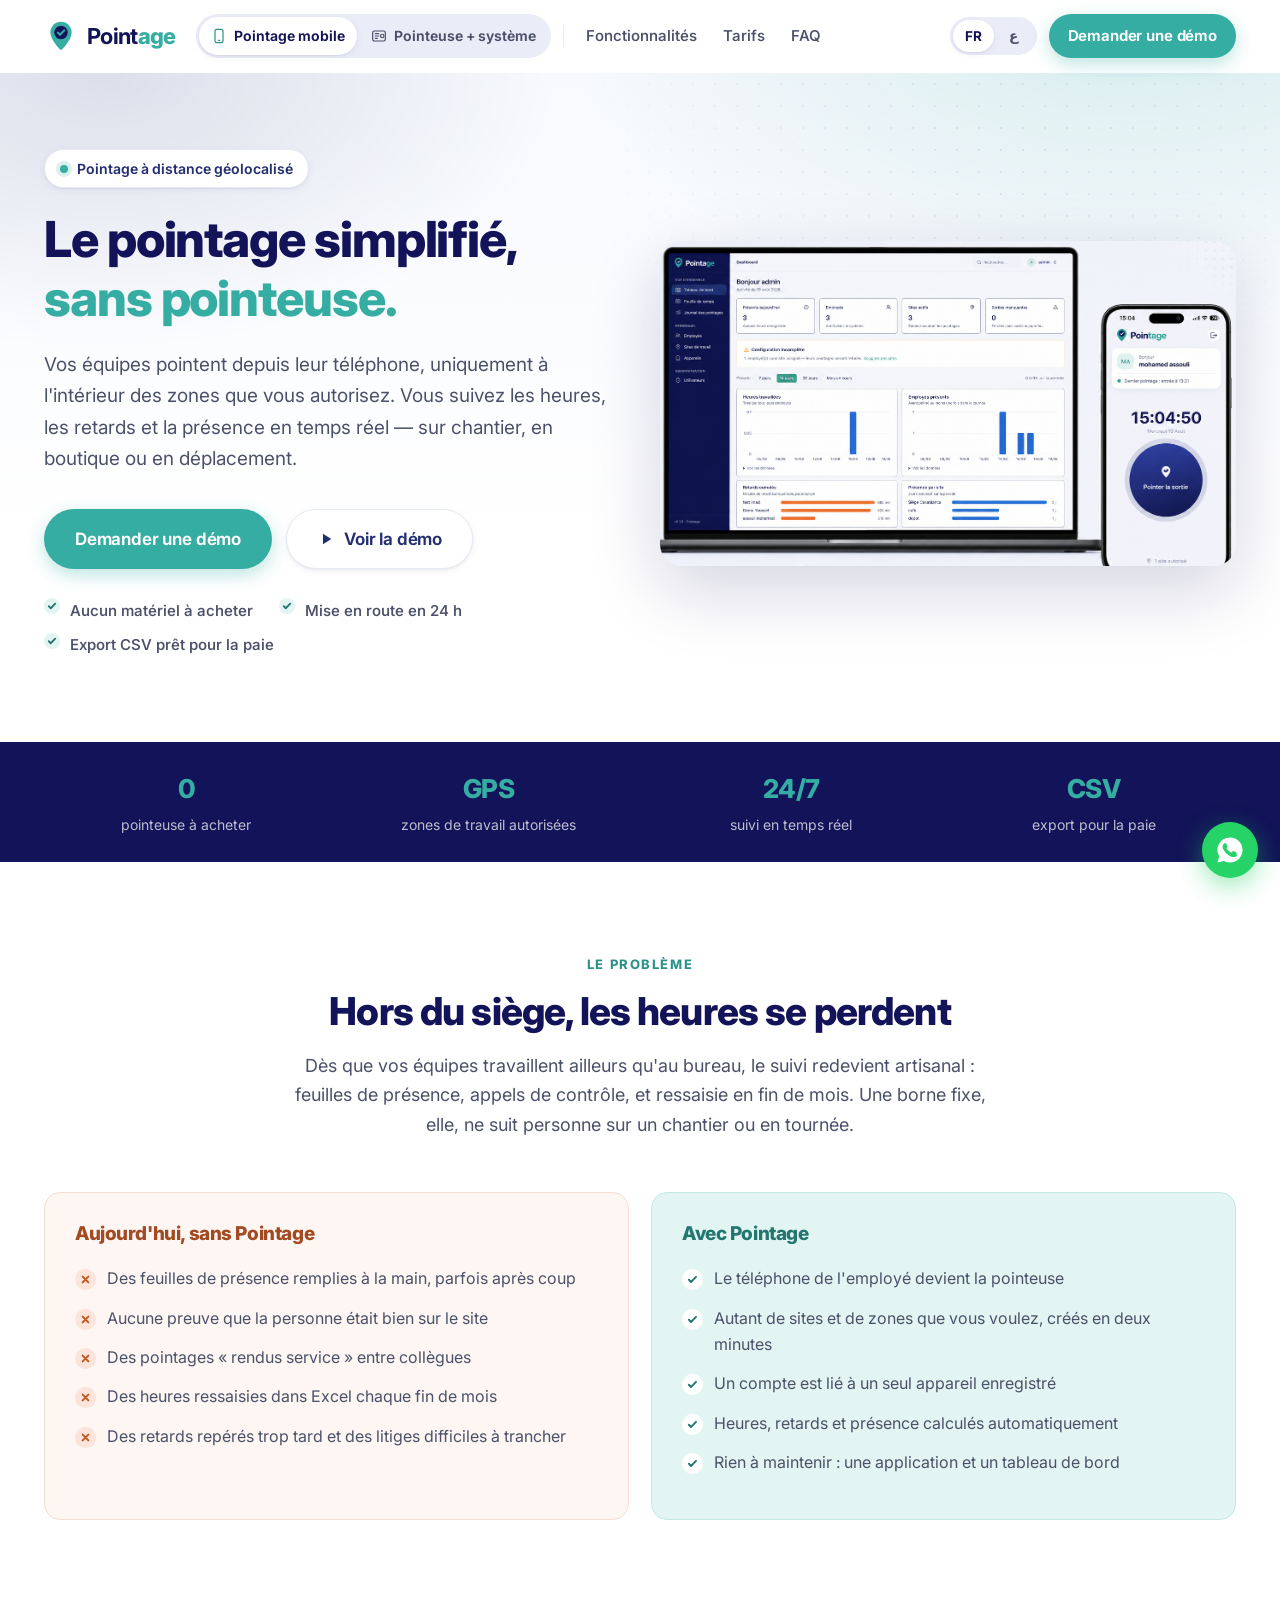
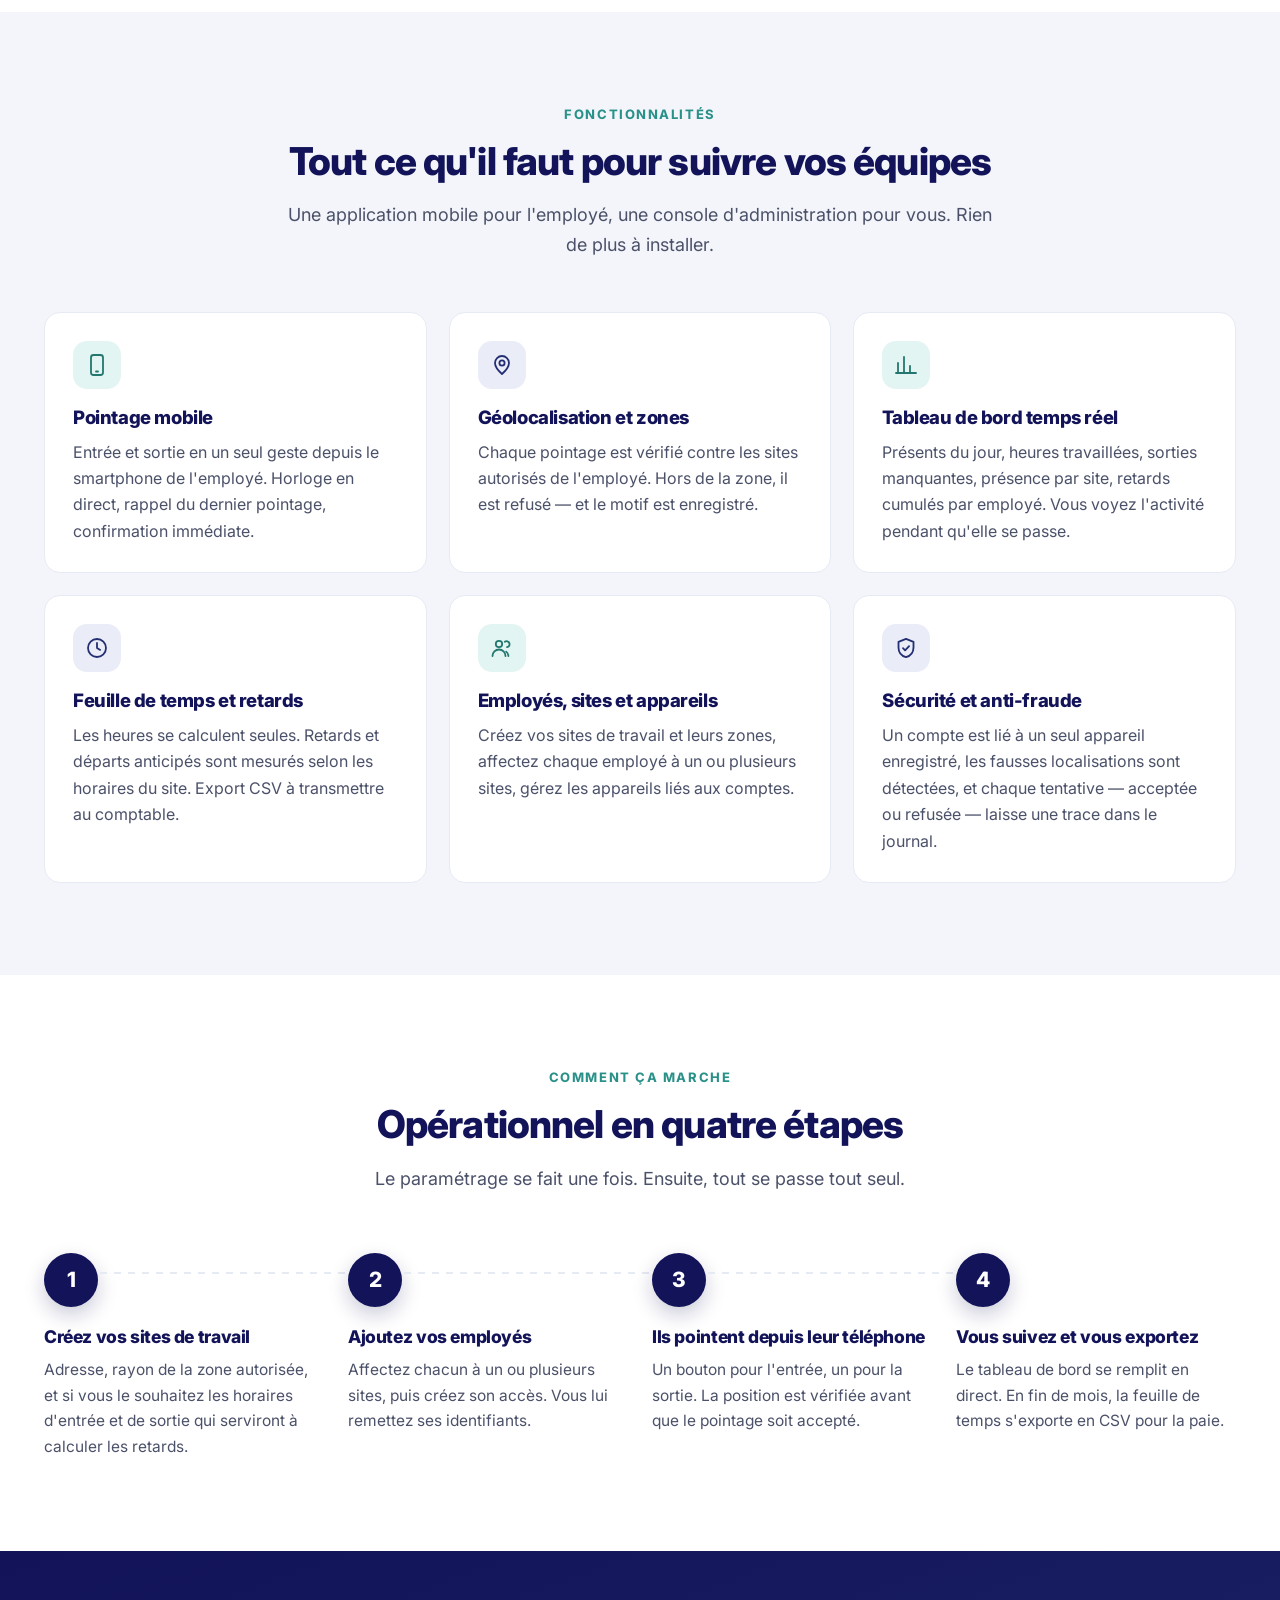
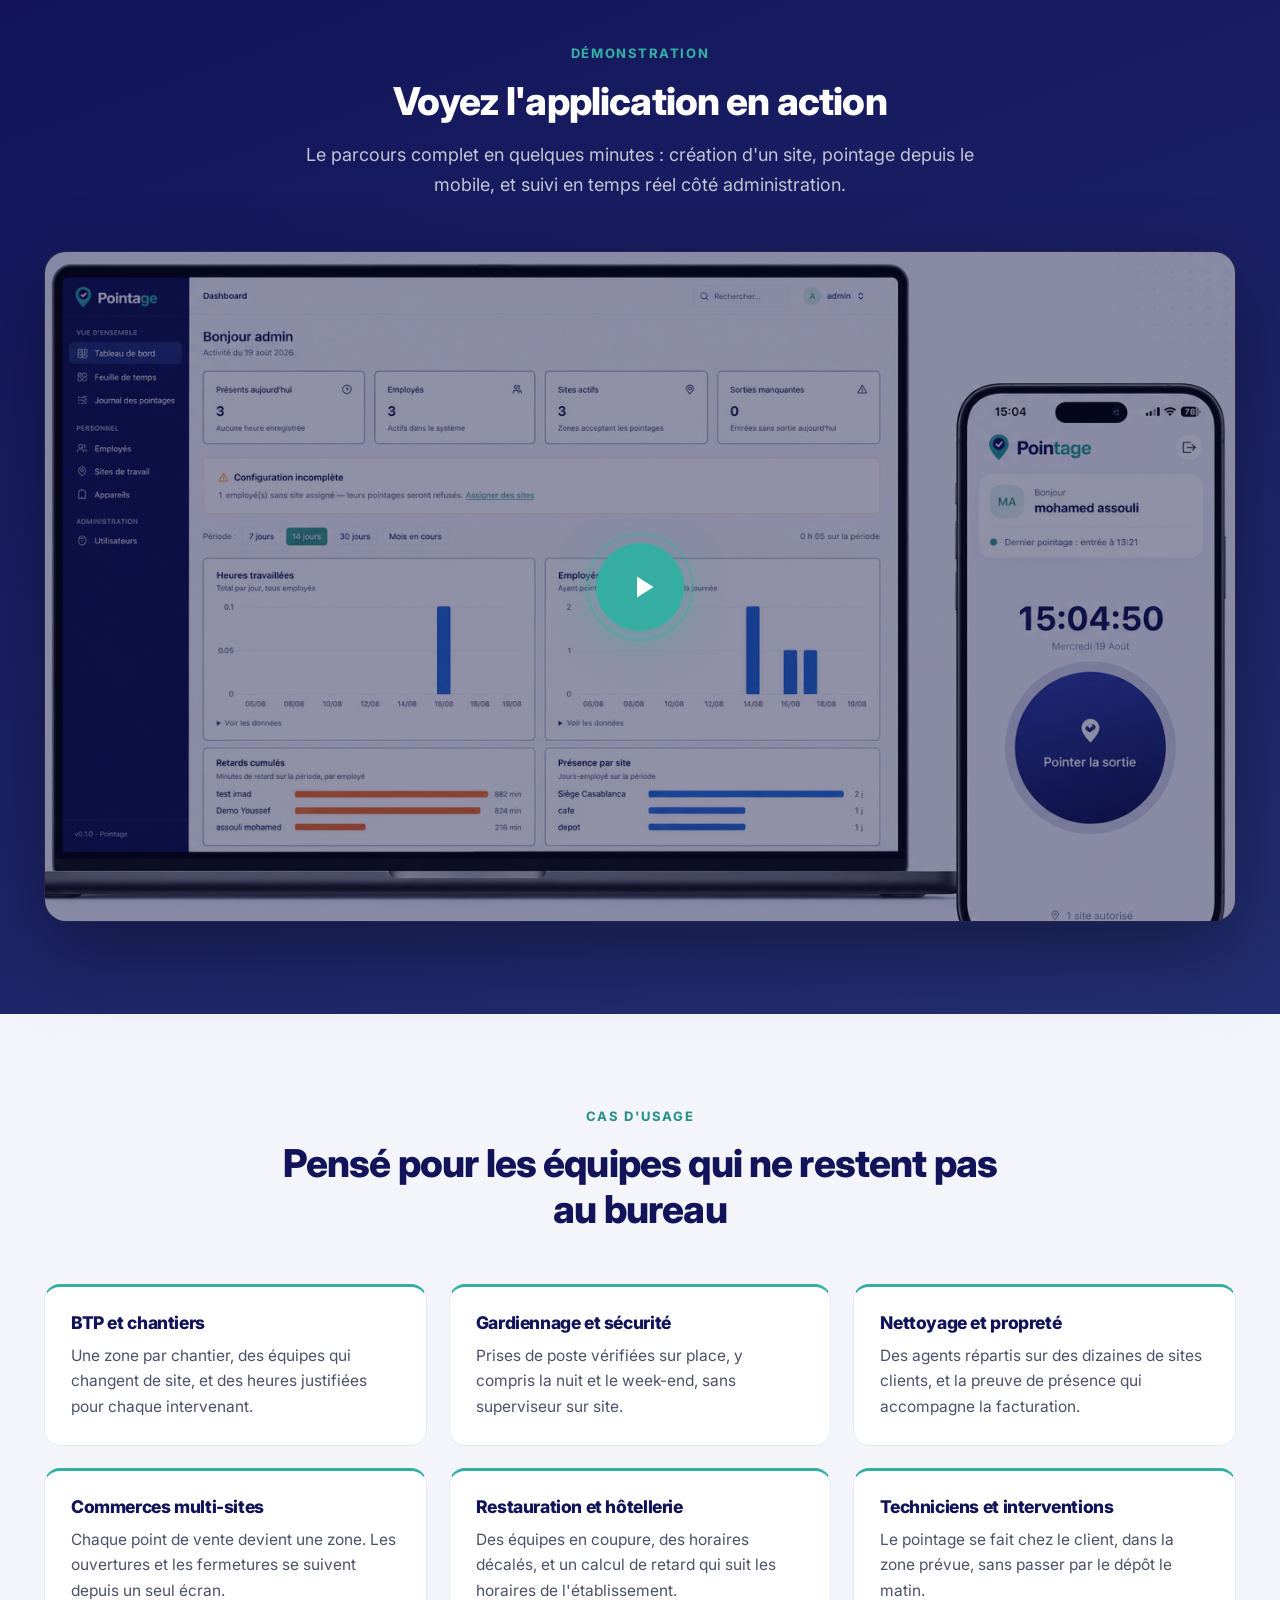
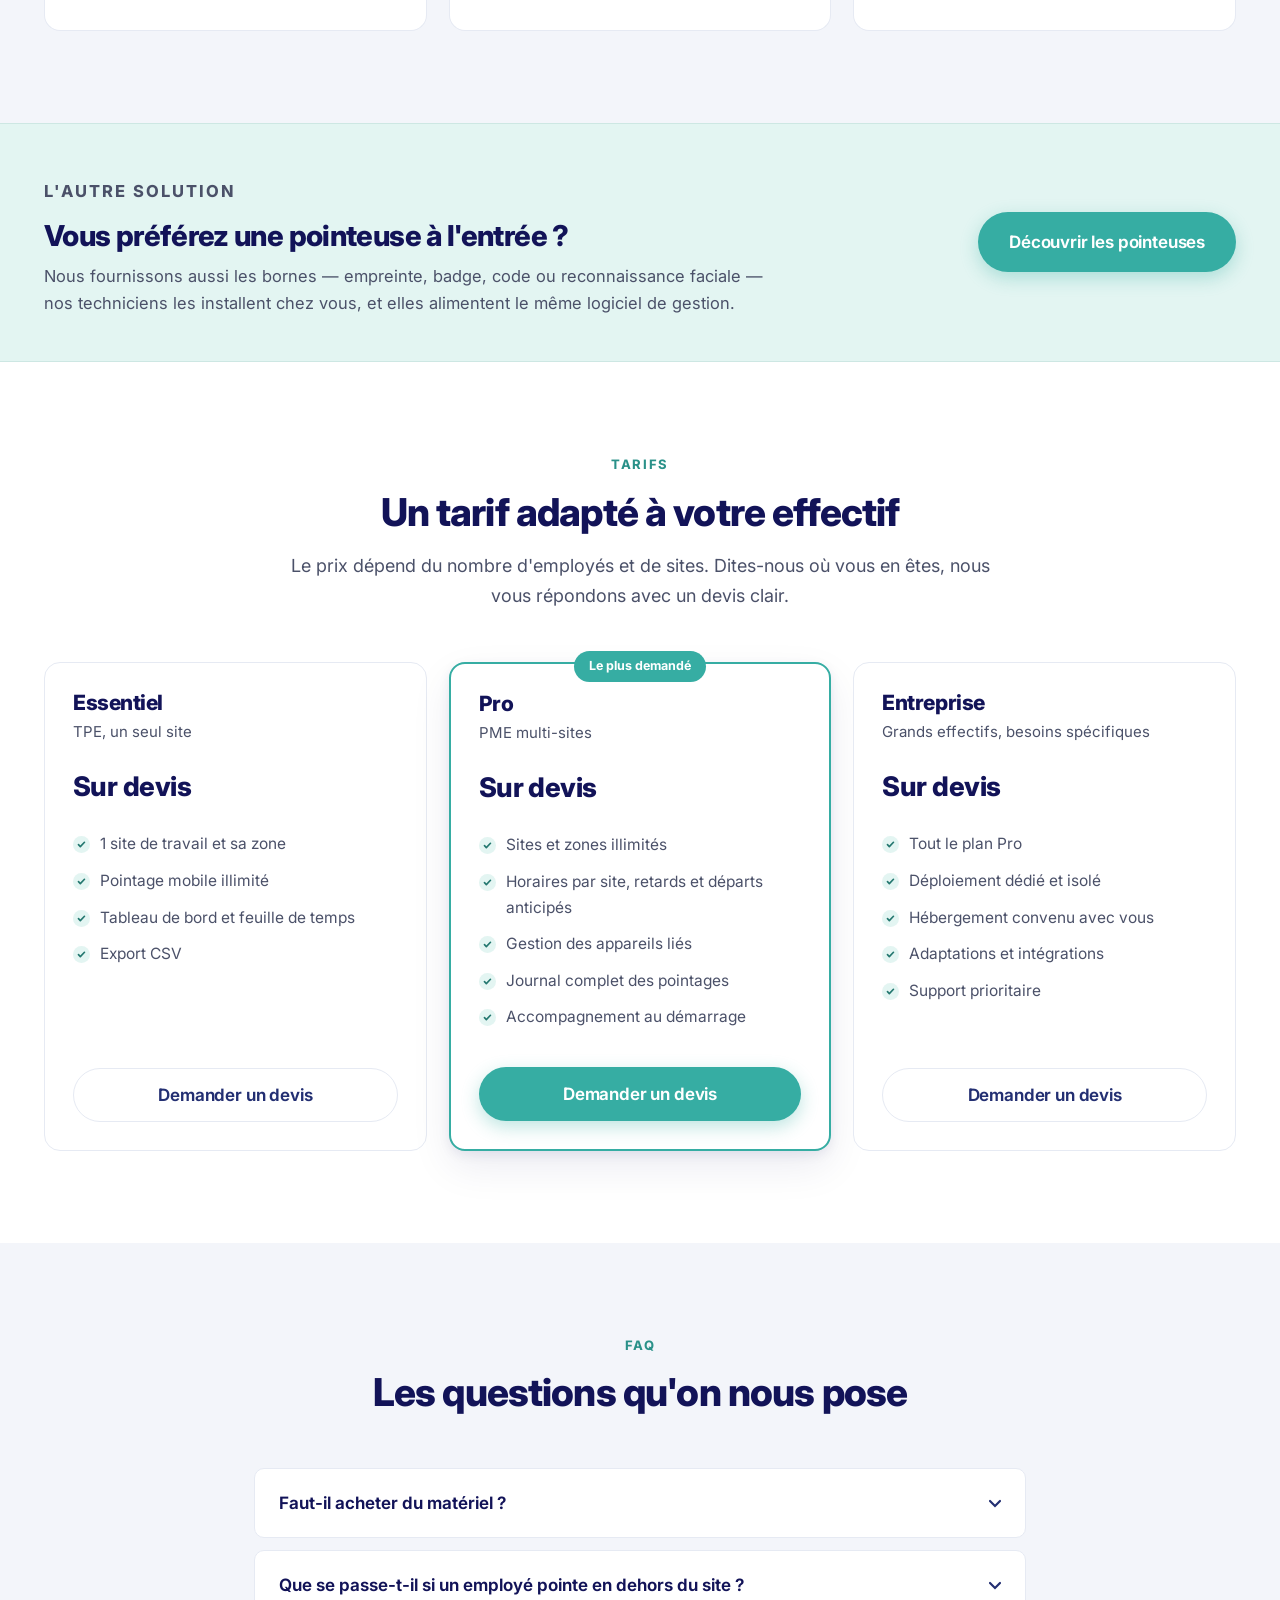
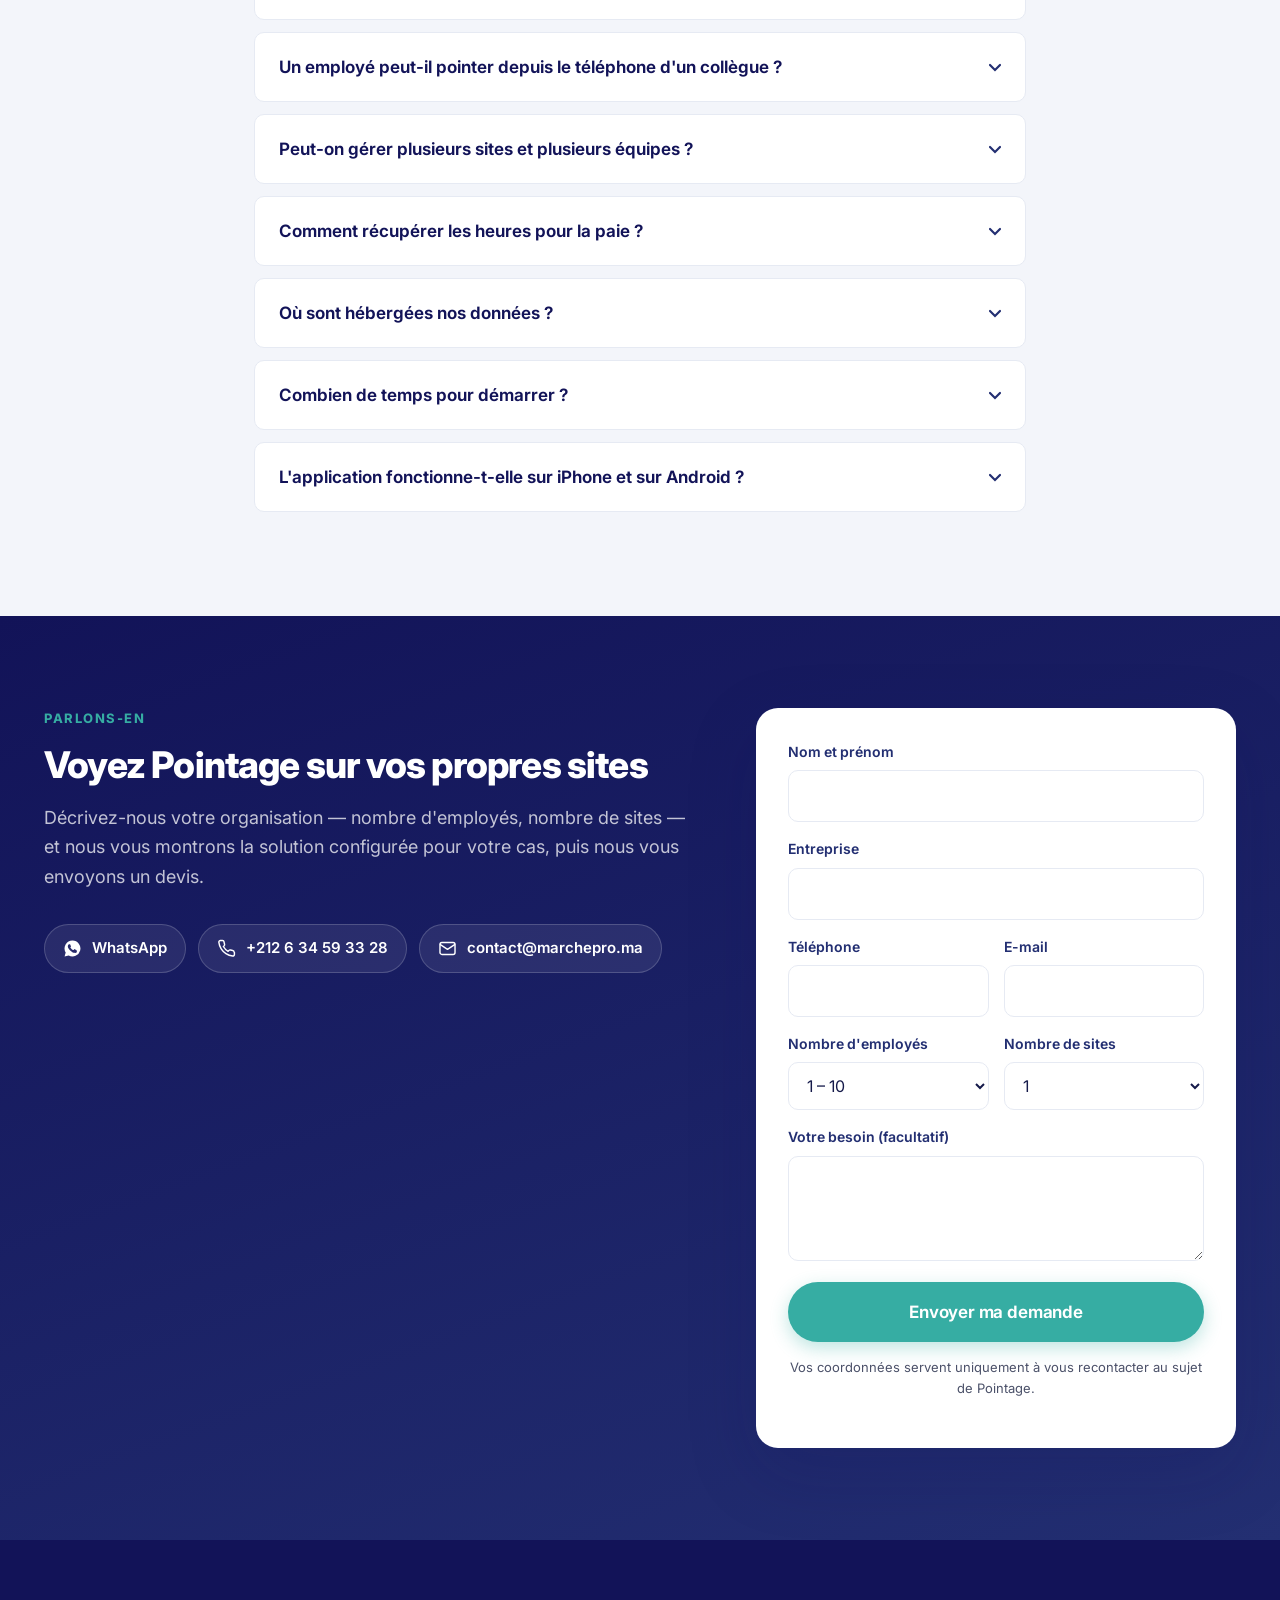
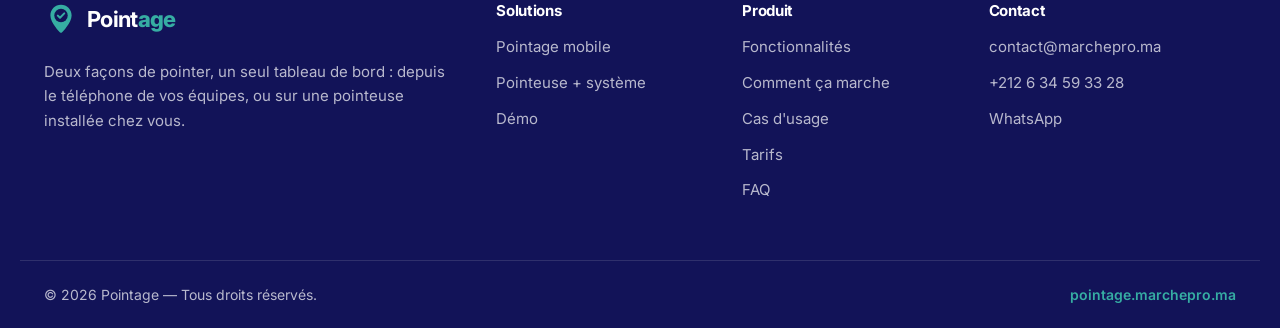
==== commit b2beba3e: "Refactor code structure for improved readability and maintainability" ====
--- a/index.html
+++ b/index.html
@@ -1,5 +1,5 @@
 <!DOCTYPE html>
-<html lang="fr" dir="ltr">
+<html lang="fr" dir="ltr" data-page="home">
 <head>
 <meta charset="utf-8">
 <meta name="viewport" content="width=device-width, initial-scale=1">
@@ -52,10 +52,18 @@
     </a>
 
     <nav class="nav" id="primaryNav" aria-label="Navigation principale">
+      <div class="nav-switch" role="group" aria-label="Nos solutions">
+        <a href="index.html" class="is-current" aria-current="page">
+          <svg viewBox="0 0 24 24" fill="none" stroke="currentColor" stroke-width="1.8" stroke-linecap="round" stroke-linejoin="round" aria-hidden="true"><rect x="6" y="2" width="12" height="20" rx="2.5"/><path d="M11 18.5h2"/></svg>
+          <span data-i18n="nav.solMobile">Pointage mobile</span>
+        </a>
+        <a href="pointeuses.html">
+          <svg viewBox="0 0 24 24" fill="none" stroke="currentColor" stroke-width="1.8" stroke-linecap="round" stroke-linejoin="round" aria-hidden="true"><rect x="2.5" y="4.5" width="19" height="15" rx="2.5"/><path d="M6.5 8.5h5"/><path d="M6.5 12h5"/><path d="M6.5 15.5h3"/><circle cx="16.8" cy="12" r="2.6"/></svg>
+          <span data-i18n="nav.solDevice">Pointeuse + système</span>
+        </a>
+      </div>
+      <span class="nav-divider" aria-hidden="true"></span>
       <a href="#features" data-i18n="nav.features">Fonctionnalités</a>
-      <a href="#how" data-i18n="nav.how">Comment ça marche</a>
-      <a href="#demo" data-i18n="nav.demo">Démo</a>
-      <a href="#usecases" data-i18n="nav.usecases">Cas d'usage</a>
       <a href="#pricing" data-i18n="nav.pricing">Tarifs</a>
       <a href="#faq" data-i18n="nav.faq">FAQ</a>
     </nav>
@@ -127,19 +135,19 @@
   <div class="container">
     <div class="section-head">
       <p class="kicker" data-i18n="why.kicker">Le problème</p>
-      <h2 data-i18n="why.title">La pointeuse n'a jamais été faite pour le terrain</h2>
-      <p class="section-sub" data-i18n="why.sub">Dès que vos équipes travaillent ailleurs qu'au siège, la borne biométrique devient un point de blocage : elle coûte, elle tombe en panne, et elle ne suit personne sur un chantier.</p>
+      <h2 data-i18n="why.title">Hors du siège, les heures se perdent</h2>
+      <p class="section-sub" data-i18n="why.sub">Dès que vos équipes travaillent ailleurs qu'au bureau, le suivi redevient artisanal : feuilles de présence, appels de contrôle, et ressaisie en fin de mois. Une borne fixe, elle, ne suit personne sur un chantier ou en tournée.</p>
     </div>
 
     <div class="compare">
       <div class="compare-col compare-bad">
-        <h3 data-i18n="why.badTitle">Avec une pointeuse</h3>
+        <h3 data-i18n="why.badTitle">Aujourd'hui, sans Pointage</h3>
         <ul>
-          <li data-i18n="why.bad1">Une borne à acheter et à installer par site</li>
-          <li data-i18n="why.bad2">Rien pour les chantiers, les tournées, les interventions</li>
-          <li data-i18n="why.bad3">Badges perdus et pointages « rendus service » entre collègues</li>
-          <li data-i18n="why.bad4">Heures ressaisies à la main dans Excel chaque mois</li>
-          <li data-i18n="why.bad5">Maintenance, pannes, câblage, réseau</li>
+          <li data-i18n="why.bad1">Des feuilles de présence remplies à la main, parfois après coup</li>
+          <li data-i18n="why.bad2">Aucune preuve que la personne était bien sur le site</li>
+          <li data-i18n="why.bad3">Des pointages « rendus service » entre collègues</li>
+          <li data-i18n="why.bad4">Des heures ressaisies dans Excel chaque fin de mois</li>
+          <li data-i18n="why.bad5">Des retards repérés trop tard et des litiges difficiles à trancher</li>
         </ul>
       </div>
       <div class="compare-col compare-good">
@@ -294,6 +302,18 @@
   </div>
 </section>
 
+<!-- ============================ PASSERELLE ============================ -->
+<section class="crossband">
+  <div class="container crossband-inner">
+    <div class="crossband-copy">
+      <p class="kicker" data-i18n="cross.kicker">L'autre solution</p>
+      <h2 data-i18n="cross.title">Vous préférez une pointeuse à l'entrée ?</h2>
+      <p data-i18n="cross.sub">Nous fournissons aussi les bornes — empreinte, badge, code ou reconnaissance faciale — nos techniciens les installent chez vous, et elles alimentent le même logiciel de gestion.</p>
+    </div>
+    <a class="btn btn-primary btn-lg" href="pointeuses.html" data-i18n="cross.cta">Découvrir les pointeuses</a>
+  </div>
+</section>
+
 <!-- ============================ PRICING ============================ -->
 <section class="section" id="pricing">
   <div class="container">
@@ -360,7 +380,7 @@
     <div class="faq">
       <details>
         <summary data-i18n="faq.1.q">Faut-il acheter du matériel ?</summary>
-        <p data-i18n="faq.1.a">Non. Vos employés utilisent leur propre téléphone, et vous utilisez un navigateur. Il n'y a ni borne, ni badge, ni câblage à prévoir.</p>
+        <p data-i18n="faq.1.a">Pas pour cette solution : vos employés utilisent leur propre téléphone, et vous un navigateur. Si vous préférez une borne à l'entrée, nous fournissons et installons aussi des pointeuses — voir la solution « Pointeuse + système ».</p>
       </details>
       <details>
         <summary data-i18n="faq.2.q">Que se passe-t-il si un employé pointe en dehors du site ?</summary>
@@ -422,6 +442,7 @@
 
       <div class="contact-card">
         <form id="demoForm" class="form" novalidate>
+          <input type="hidden" name="solution" value="Pointage mobile">
           <div class="field">
             <label for="f-name" data-i18n="form.name">Nom et prénom</label>
             <input id="f-name" name="name" type="text" autocomplete="name" required>
@@ -488,22 +509,23 @@
         <img src="assets/img/logo-mark.svg" alt="" width="30" height="30">
         <span class="brand-word"><span class="brand-point">Point</span><span class="brand-age">age</span></span>
       </a>
-      <p data-i18n="footer.tag">Le pointage de vos équipes, sans pointeuse. Géolocalisé, en temps réel, prêt pour la paie.</p>
-    </div>
+      <p data-i18n="footer.tag">Deux façons de pointer, un seul tableau de bord : depuis le téléphone de vos équipes, ou sur une pointeuse installée chez vous.</p>
+    </div>
+
+    <nav class="footer-col" aria-label="Solutions">
+      <h4 data-i18n="footer.solutions">Solutions</h4>
+      <a href="index.html" data-i18n="nav.solMobile">Pointage mobile</a>
+      <a href="pointeuses.html" data-i18n="nav.solDevice">Pointeuse + système</a>
+      <a href="#demo" data-i18n="nav.demo">Démo</a>
+    </nav>
 
     <nav class="footer-col" aria-label="Produit">
       <h4 data-i18n="footer.product">Produit</h4>
       <a href="#features" data-i18n="nav.features">Fonctionnalités</a>
       <a href="#how" data-i18n="nav.how">Comment ça marche</a>
-      <a href="#demo" data-i18n="nav.demo">Démo</a>
+      <a href="#usecases" data-i18n="nav.usecases">Cas d'usage</a>
       <a href="#pricing" data-i18n="nav.pricing">Tarifs</a>
-    </nav>
-
-    <nav class="footer-col" aria-label="Ressources">
-      <h4 data-i18n="footer.resources">Ressources</h4>
-      <a href="#usecases" data-i18n="nav.usecases">Cas d'usage</a>
       <a href="#faq" data-i18n="nav.faq">FAQ</a>
-      <a href="#contact" data-i18n="cta.demo">Demander une démo</a>
     </nav>
 
     <div class="footer-col">
--- a/assets/css/styles.css
+++ b/assets/css/styles.css
@@ -110,7 +110,7 @@
 }
 .site-header.is-stuck { border-bottom-color: var(--border); box-shadow: 0 2px 20px rgba(18, 19, 88, .05); }
 
-.header-inner { height: var(--header-h); display: flex; align-items: center; gap: 26px; }
+.header-inner { height: var(--header-h); display: flex; align-items: center; gap: 20px; }
 
 .brand { display: inline-flex; align-items: center; gap: 9px; flex-shrink: 0; }
 .brand img { width: 34px; height: 34px; }
@@ -121,10 +121,30 @@
 
 .nav { display: flex; align-items: center; gap: 6px; margin-inline-end: auto; }
 .nav a {
-  font-size: 15.5px; font-weight: 550; color: var(--ink-soft); white-space: nowrap;
-  padding: 8px 12px; border-radius: 999px; transition: color .18s, background-color .18s;
+  font-size: 15px; font-weight: 550; color: var(--ink-soft); white-space: nowrap;
+  padding: 8px 10px; border-radius: 999px; transition: color .18s, background-color .18s;
 }
 .nav a:hover { color: var(--navy-900); background: var(--muted); }
+
+/* Bascule entre les deux offres : pointage depuis le téléphone, ou pointeuse
+   posée sur site. C'est le premier choix du visiteur, il passe donc avant les
+   ancres de section — et il est stylé comme un sélecteur, pas comme un lien. */
+.nav-switch {
+  display: inline-flex; flex-shrink: 0; gap: 2px;
+  background: var(--muted); border-radius: 999px; padding: 3px;
+}
+.nav .nav-switch a {
+  display: inline-flex; align-items: center; gap: 7px;
+  font-size: 14px; font-weight: 650; color: var(--ink-soft);
+  padding: 7px 12px; border-radius: 999px; white-space: nowrap;
+  transition: color .18s, background-color .18s, box-shadow .18s;
+}
+.nav .nav-switch a:hover { color: var(--navy-900); background: rgba(255, 255, 255, .6); }
+.nav .nav-switch a.is-current { background: #fff; color: var(--navy-900); box-shadow: var(--shadow-sm); }
+.nav-switch svg { width: 16px; height: 16px; flex-shrink: 0; }
+.nav .nav-switch a.is-current svg { color: var(--teal-600); }
+
+.nav-divider { width: 1px; height: 22px; background: var(--border); margin-inline: 6px; flex-shrink: 0; }
 
 .header-actions { display: flex; align-items: center; gap: 12px; margin-inline-start: auto; }
 
@@ -229,6 +249,7 @@
 
 .grid { display: grid; gap: 22px; }
 .grid-3 { grid-template-columns: repeat(3, minmax(0, 1fr)); }
+.grid-4 { grid-template-columns: repeat(4, minmax(0, 1fr)); }
 
 .card { background: #fff; border: 1px solid var(--border); border-radius: var(--radius); padding: 28px; }
 
@@ -435,6 +456,99 @@
 .reveal.is-visible { opacity: 1; transform: none; }
 @media (prefers-reduced-motion: reduce) { .reveal { opacity: 1; transform: none; transition: none; } }
 
+/* ============================ POINTEUSES : MODÈLES ============================ */
+/* Le parcours matériel compte cinq étapes, une de plus que le parcours mobile. */
+.steps-5 { grid-template-columns: repeat(5, minmax(0, 1fr)); }
+.steps-5 .step::after { inset-inline-start: 50px; inset-inline-end: -24px; }
+
+.devices .device { display: flex; flex-direction: column; padding: 22px; }
+/* Les photos produit ont été détourées sur fond blanc : la vignette reste donc
+   blanche et l'appareil est simplement contenu, quelle que soit sa silhouette
+   (une borne verticale et une borne murale n'ont pas le même format). */
+.device-shot {
+  background: #fff; border: 1px solid var(--border); border-radius: 14px;
+  padding: 14px; margin-bottom: 20px;
+}
+/* Le format carré est porté par l'image elle-même, pas par la vignette : une
+   hauteur en pourcentage ne se résoudrait pas ici, et l'appareil déborderait
+   au lieu d'être réduit — les bornes verticales se retrouvaient rognées. */
+.device-shot img { width: 100%; height: auto; aspect-ratio: 1 / 1; object-fit: contain; }
+.device h3 { font-size: 18.5px; margin-bottom: 8px; }
+.device > p { color: var(--ink-soft); font-size: 15.5px; margin-bottom: 18px; }
+
+.specs { margin-top: auto; border-top: 1px solid var(--border); padding-top: 16px; }
+.specs li { position: relative; padding-inline-start: 26px; margin-bottom: 10px; font-size: 15px; color: var(--ink-soft); }
+.specs li:last-child { margin-bottom: 0; }
+.specs li::before {
+  content: ""; position: absolute; inset-inline-start: 0; top: 4px; width: 17px; height: 17px; border-radius: 50%;
+  background: var(--teal-tint) url("data:image/svg+xml,%3Csvg xmlns='http://www.w3.org/2000/svg' viewBox='0 0 16 16' fill='none' stroke='%2323776F' stroke-width='2.4' stroke-linecap='round' stroke-linejoin='round'%3E%3Cpath d='M3.6 8.3l2.7 2.7 6-6.2'/%3E%3C/svg%3E") center/11px no-repeat;
+}
+
+.benefits {
+  display: grid; grid-template-columns: repeat(5, minmax(0, 1fr)); gap: 24px;
+  margin-top: 34px; padding: 28px;
+  background: #fff; border: 1px solid var(--border); border-radius: var(--radius);
+}
+.benefits li { display: flex; align-items: flex-start; gap: 13px; }
+.bicon { flex-shrink: 0; width: 40px; height: 40px; border-radius: 50%; background: var(--teal-tint); color: var(--teal-700); display: grid; place-items: center; }
+.bicon svg { width: 20px; height: 20px; }
+.benefits h4 { font-size: 15.5px; margin-bottom: 5px; }
+.benefits p { font-size: 14px; line-height: 1.5; color: var(--ink-soft); }
+
+/* ============================ POINTEUSES : INSTALLATION ============================ */
+.install-grid { display: grid; grid-template-columns: minmax(0, 1.05fr) minmax(0, .95fr); gap: 56px; align-items: center; }
+.install-copy h2 { font-size: clamp(1.6rem, 3vw, 2.2rem); }
+.install-copy .section-sub { max-width: 34em; }
+
+.install-steps { margin-top: 32px; counter-reset: inst; }
+.install-steps li { position: relative; padding-inline-start: 52px; padding-bottom: 26px; }
+.install-steps li:last-child { padding-bottom: 0; }
+.install-steps li::before {
+  counter-increment: inst; content: counter(inst);
+  position: absolute; inset-inline-start: 0; top: 0;
+  width: 34px; height: 34px; border-radius: 50%;
+  background: var(--navy-900); color: #fff; font-size: 15px; font-weight: 800;
+  display: grid; place-items: center;
+}
+.install-steps li::after { content: ""; position: absolute; inset-inline-start: 16px; top: 42px; bottom: 6px; width: 2px; background: var(--border); }
+.install-steps li:last-child::after { display: none; }
+.install-steps h3 { font-size: 17px; margin-bottom: 7px; }
+.install-steps p { color: var(--ink-soft); font-size: 15.5px; }
+
+.install-media { margin: 0; }
+.install-media img { width: 100%; height: auto; border-radius: var(--radius-lg); box-shadow: var(--shadow); }
+.install-media figcaption { margin-top: 14px; text-align: center; font-size: 14.5px; color: var(--ink-soft); }
+
+/* ============================ POINTEUSES : MATÉRIEL + LOGICIEL ============================ */
+.combo { display: flex; flex-wrap: wrap; align-items: center; justify-content: center; gap: 26px; }
+.combo-item { margin: 0; flex: 1 1 300px; max-width: 400px; }
+.combo-shot {
+  background: rgba(255, 255, 255, .06); border: 1px solid rgba(255, 255, 255, .14);
+  border-radius: var(--radius); padding: 14px;
+}
+.combo-shot img { width: 100%; height: auto; aspect-ratio: 16 / 10; object-fit: contain; border-radius: 8px; }
+.combo-item figcaption { display: flex; flex-direction: column; gap: 4px; margin-top: 16px; text-align: center; }
+.combo-item figcaption strong { color: #fff; font-size: 17px; font-weight: 700; }
+.combo-item figcaption span { color: rgba(255, 255, 255, .7); font-size: 14.5px; }
+.combo-op { flex-shrink: 0; font-size: 30px; font-weight: 800; color: var(--teal-500); line-height: 1; }
+.combo-result {
+  flex: 1 1 240px; max-width: 300px;
+  display: flex; flex-direction: column; align-items: center; gap: 10px; text-align: center;
+  padding: 28px 22px; border-radius: var(--radius);
+  background: rgba(54, 173, 163, .14); border: 1px solid rgba(54, 173, 163, .4);
+}
+.combo-result svg { width: 38px; height: 38px; color: var(--teal-500); }
+.combo-result strong { color: #fff; font-size: 18px; font-weight: 700; }
+.combo-result span { color: rgba(255, 255, 255, .75); font-size: 14.5px; }
+
+/* ============================ PASSERELLE ENTRE LES DEUX OFFRES ============================ */
+.crossband { background: var(--teal-tint); border-block: 1px solid #CDE7E3; }
+.crossband-inner { display: flex; flex-wrap: wrap; align-items: center; justify-content: space-between; gap: 30px; padding-block: 44px; }
+.crossband-copy { max-width: 720px; }
+.crossband-copy h2 { font-size: clamp(1.35rem, 2.4vw, 1.8rem); }
+.crossband-copy p { margin-top: 10px; font-size: 16.5px; color: var(--ink-soft); }
+.crossband .btn { flex-shrink: 0; }
+
 /* ============================ RTL ============================ */
 html[dir="rtl"] .hero-title, html[dir="rtl"] .section-head { text-align: right; }
 html[dir="rtl"] .section-head { text-align: center; }
@@ -446,8 +560,15 @@
    que de laisser la navigation passer à la ligne. */
 @media (max-width: 1180px) {
   .nav a { padding: 8px 9px; font-size: 15px; }
+  .nav .nav-switch a { padding: 7px 11px; font-size: 14px; }
+  .nav-divider { margin-inline: 4px; }
   .header-inner { gap: 16px; }
   .hide-sm { display: none; }
+  /* Cinq étapes sur une ligne ne tiennent plus : on repasse sur trois colonnes
+     et on retire les traits de liaison, qui pointeraient dans le vide. */
+  .steps-5 { grid-template-columns: repeat(3, minmax(0, 1fr)); row-gap: 34px; }
+  .steps-5 .step::after { display: none; }
+  .benefits { grid-template-columns: repeat(3, minmax(0, 1fr)); }
 }
 
 @media (max-width: 1024px) {
@@ -457,6 +578,9 @@
   .step:nth-child(2)::after { display: none; }
   .contact-grid { grid-template-columns: 1fr; gap: 40px; }
   .footer-inner { grid-template-columns: 1fr 1fr; gap: 34px; }
+  .grid-4 { grid-template-columns: repeat(2, minmax(0, 1fr)); }
+  .install-grid { grid-template-columns: 1fr; gap: 40px; }
+  .install-media { max-width: 520px; margin-inline: auto; }
 }
 
 @media (max-width: 860px) {
@@ -473,9 +597,16 @@
   .nav a { padding: 13px 8px; font-size: 17px; border-radius: var(--radius-sm); }
   .nav-toggle { display: flex; }
   .hide-sm { display: none; }
+  /* Dans le menu déroulant, la bascule redevient deux boutons pleine largeur,
+     posés au-dessus des ancres de section. */
+  .nav-switch { display: grid; grid-template-columns: 1fr 1fr; width: 100%; margin-bottom: 10px; }
+  .nav .nav-switch a { justify-content: center; padding: 11px 8px; font-size: 15px; }
+  .nav-divider { display: none; }
   .grid-3, .compare { grid-template-columns: 1fr; }
   .statbar-inner { grid-template-columns: repeat(2, 1fr); row-gap: 22px; }
   .section { padding: 68px 0; }
+  .steps-5 { grid-template-columns: repeat(2, minmax(0, 1fr)); }
+  .benefits { grid-template-columns: repeat(2, minmax(0, 1fr)); }
 }
 
 @media (max-width: 560px) {
@@ -486,6 +617,14 @@
   .hero-cta .btn { width: 100%; }
   .steps { grid-template-columns: 1fr; }
   .step::after { display: none; }
+  /* Sous 560 px, « Pointeuse + système » ne tient plus dans une demi-largeur :
+     les deux offres s'empilent, comme deux entrées de menu. */
+  .nav-switch { grid-template-columns: 1fr; }
+  .nav .nav-switch a { justify-content: flex-start; padding: 11px 14px; }
+  .steps-5, .grid-4 { grid-template-columns: 1fr; }
+  .benefits { grid-template-columns: 1fr; padding: 22px; }
+  .crossband .btn { width: 100%; }
+  .combo-op { font-size: 26px; }
   .field-row { grid-template-columns: 1fr; }
   .contact-card { padding: 24px 20px; }
   .footer-inner { grid-template-columns: 1fr; }
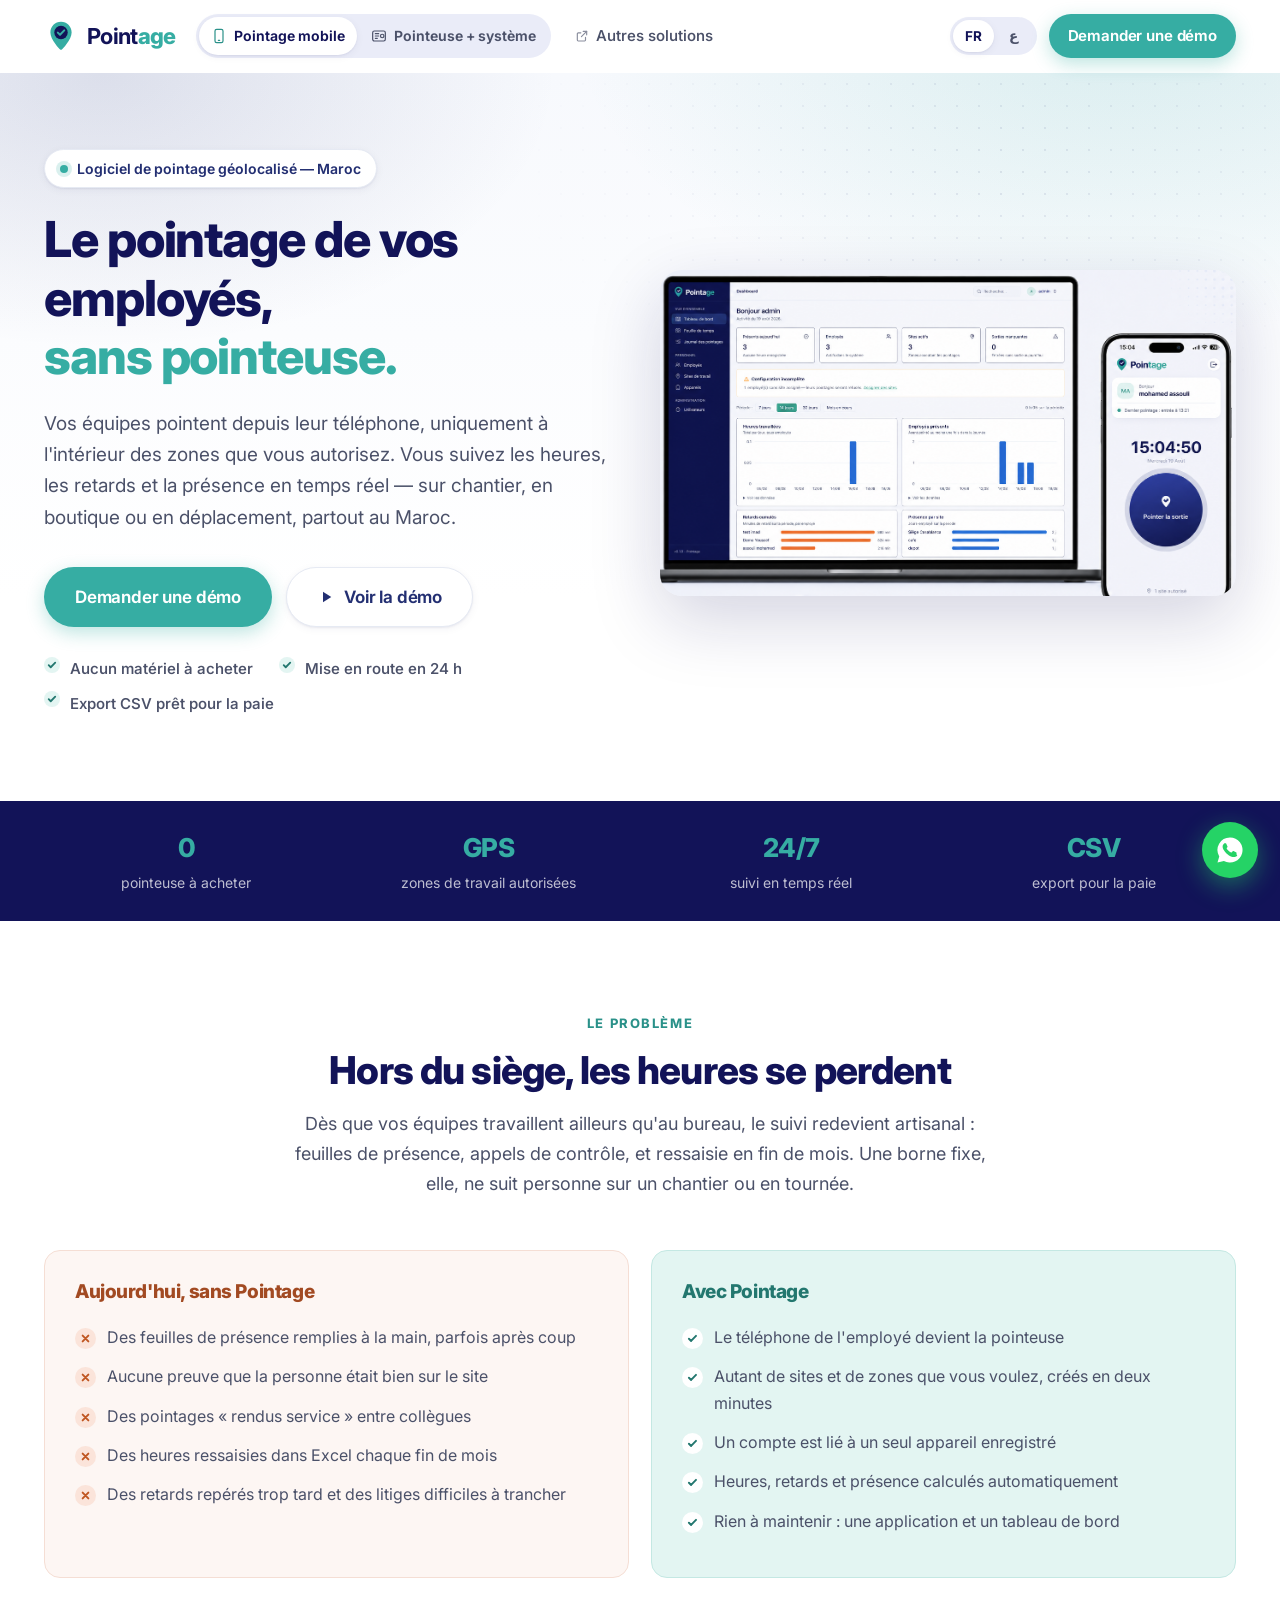
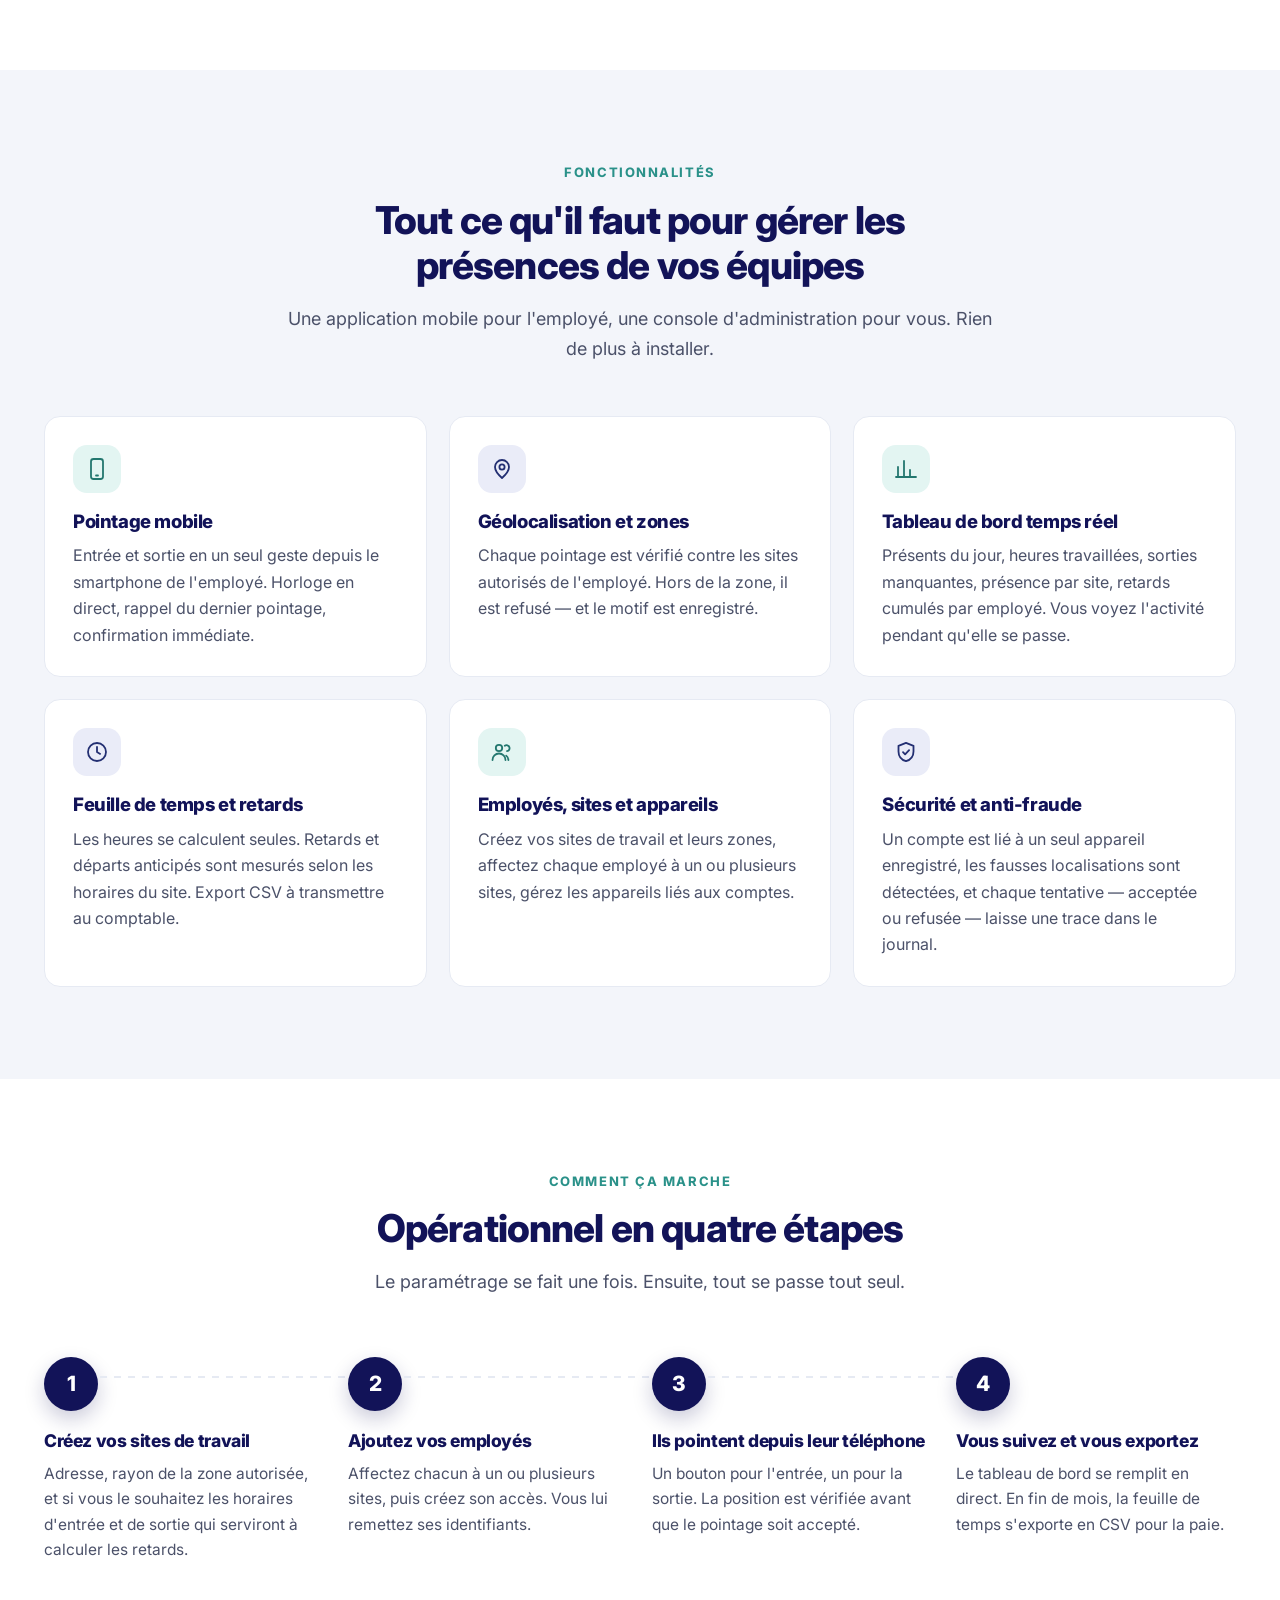
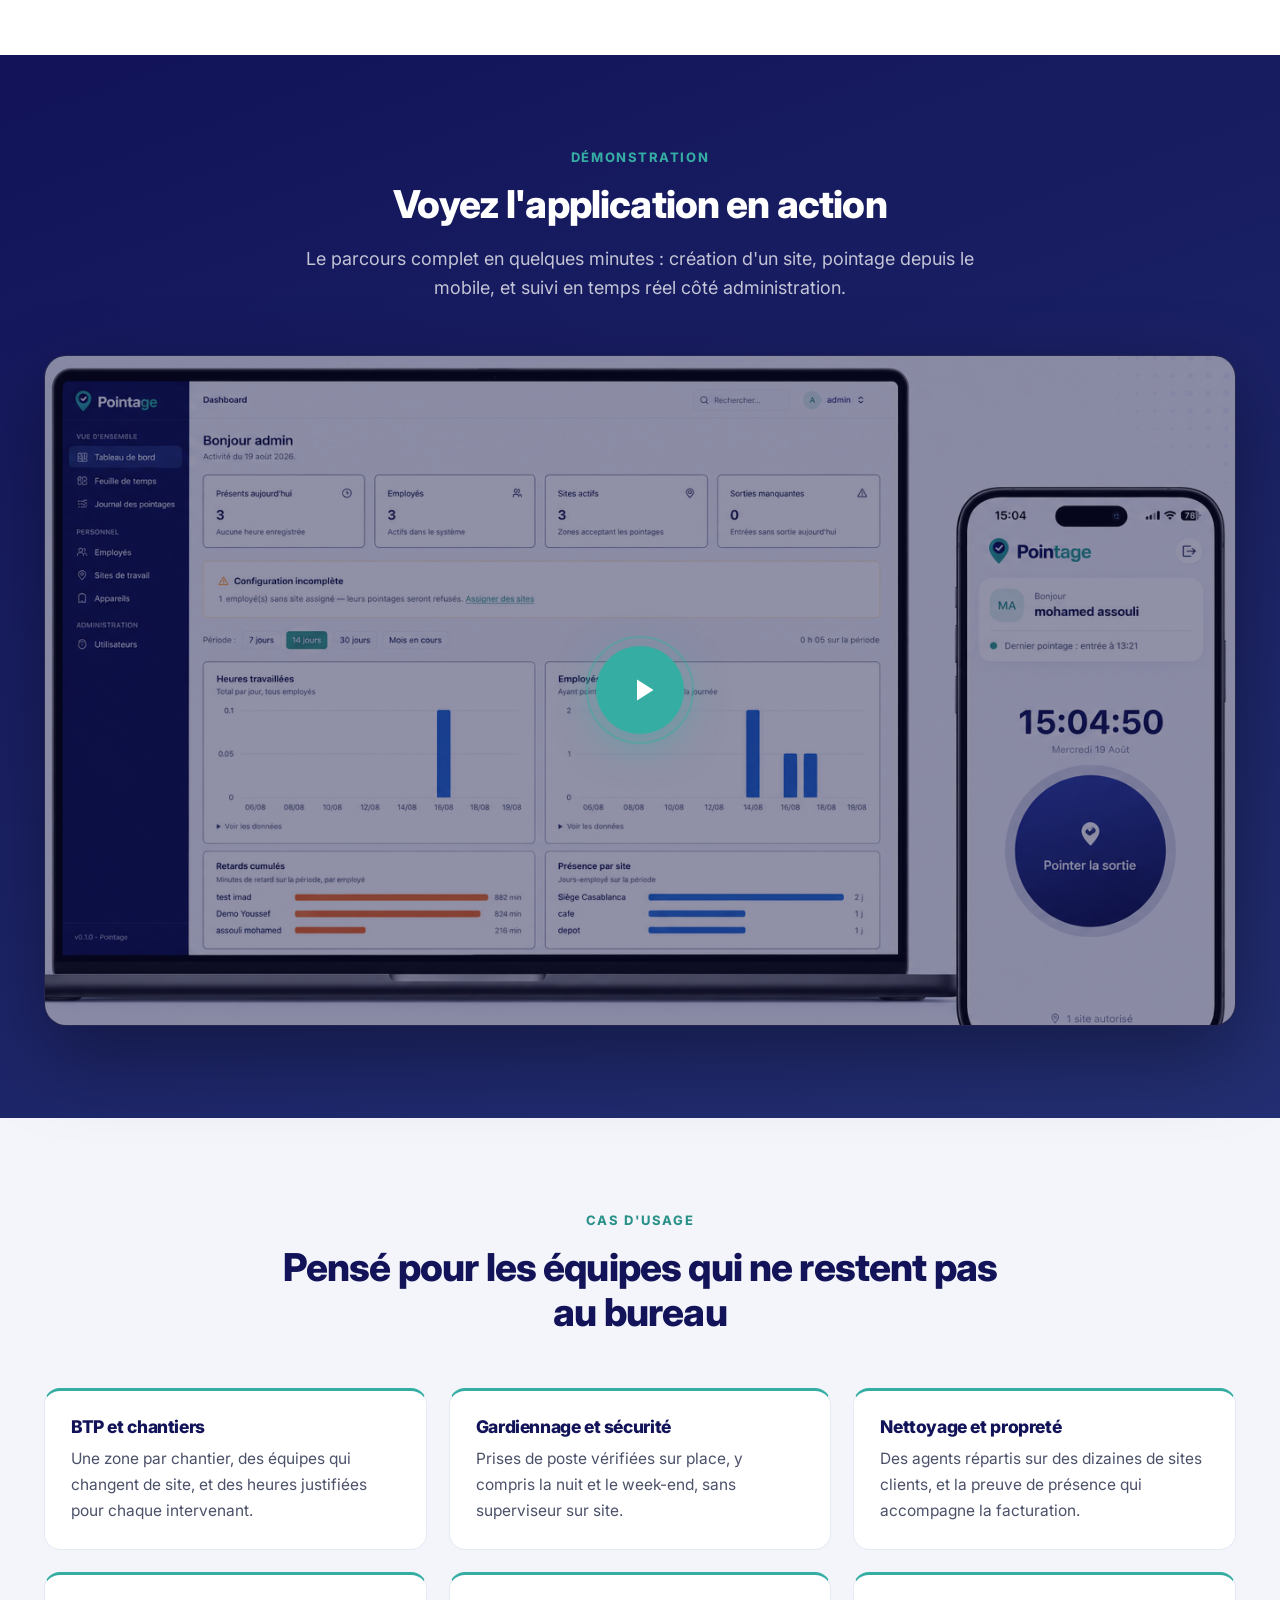
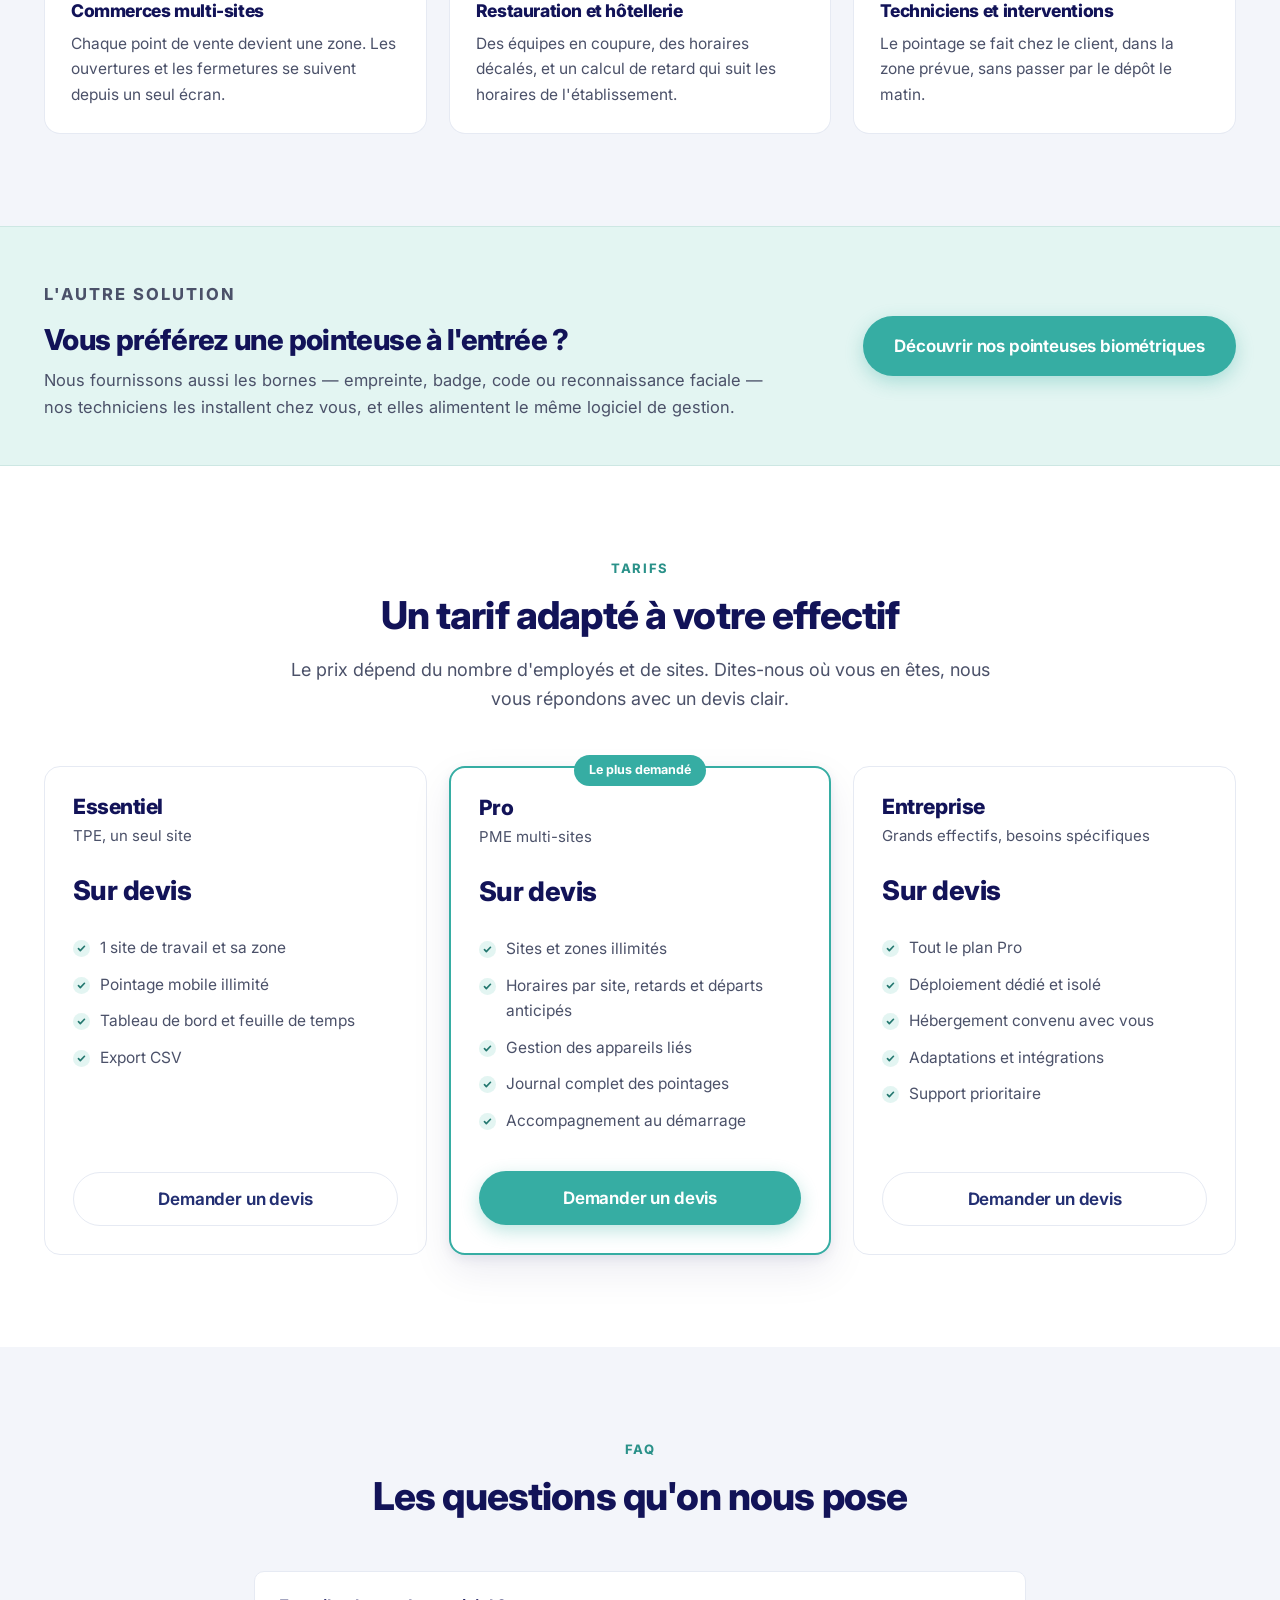
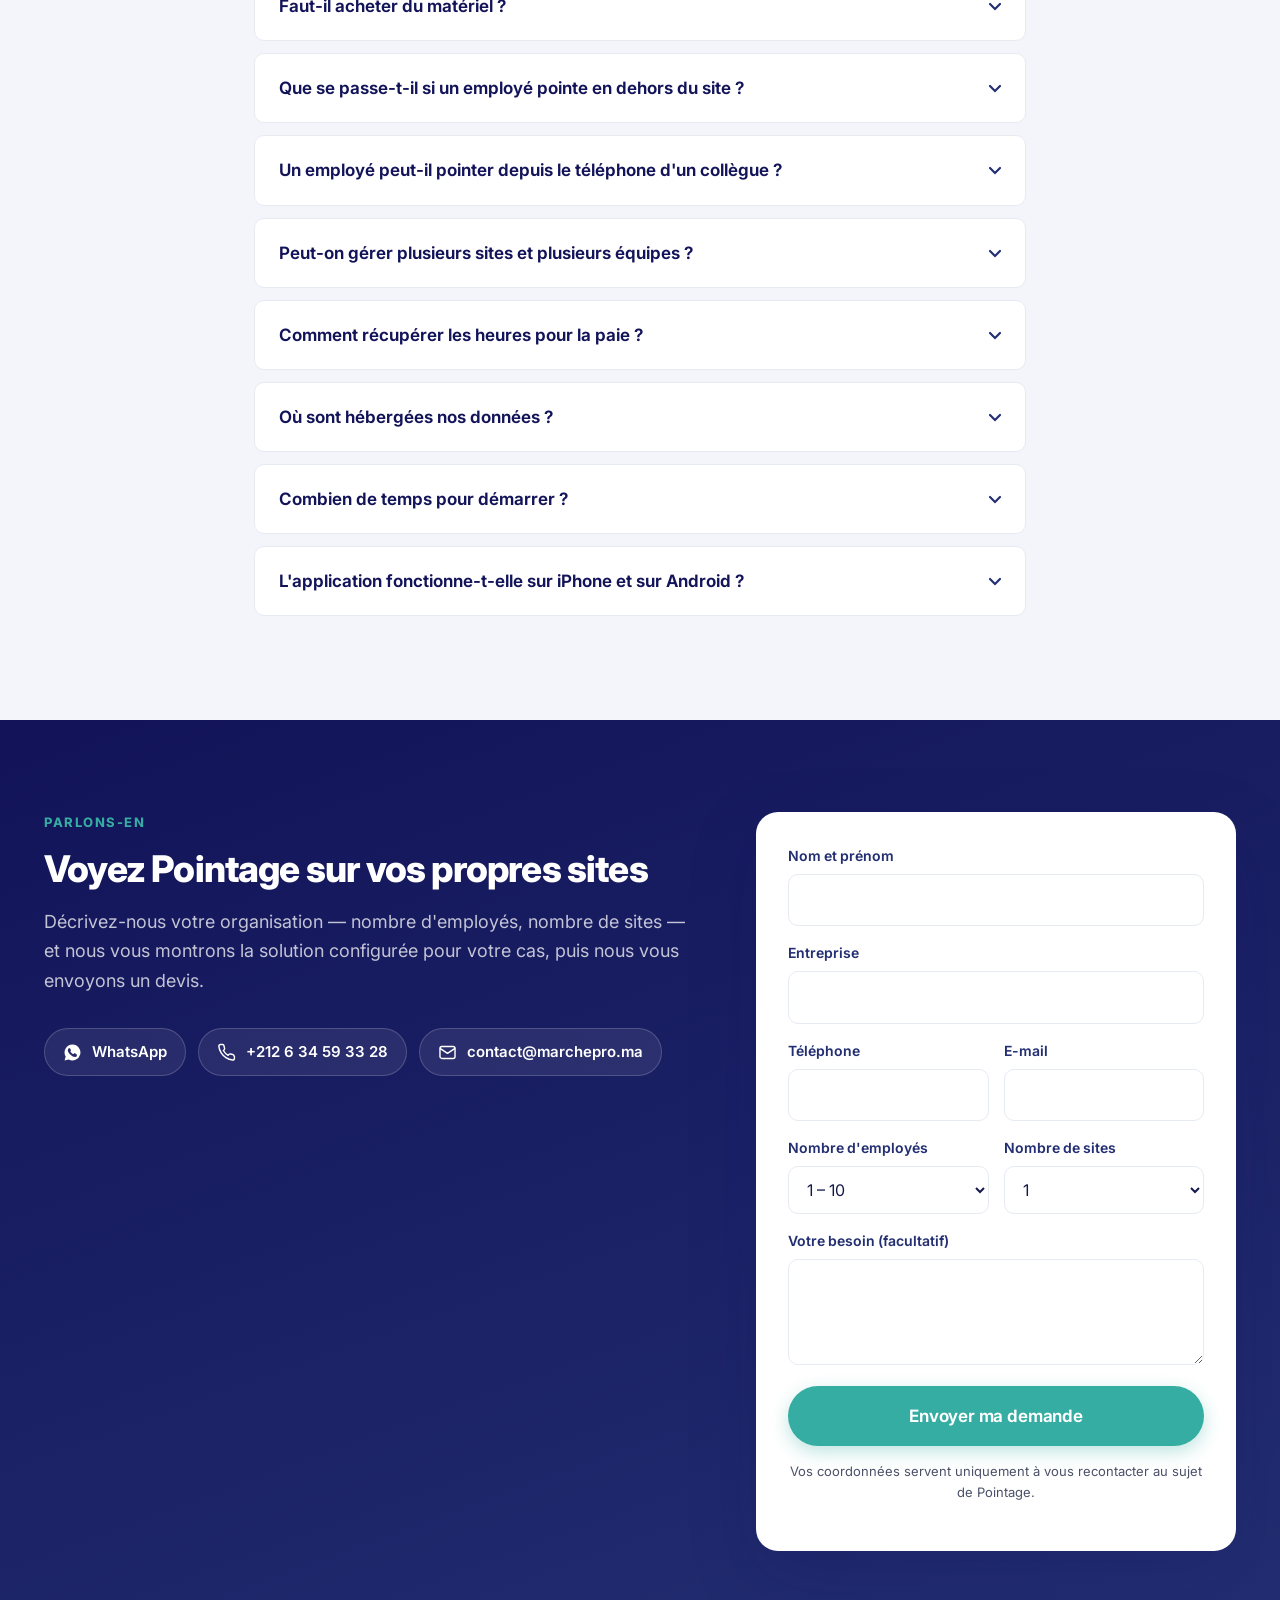
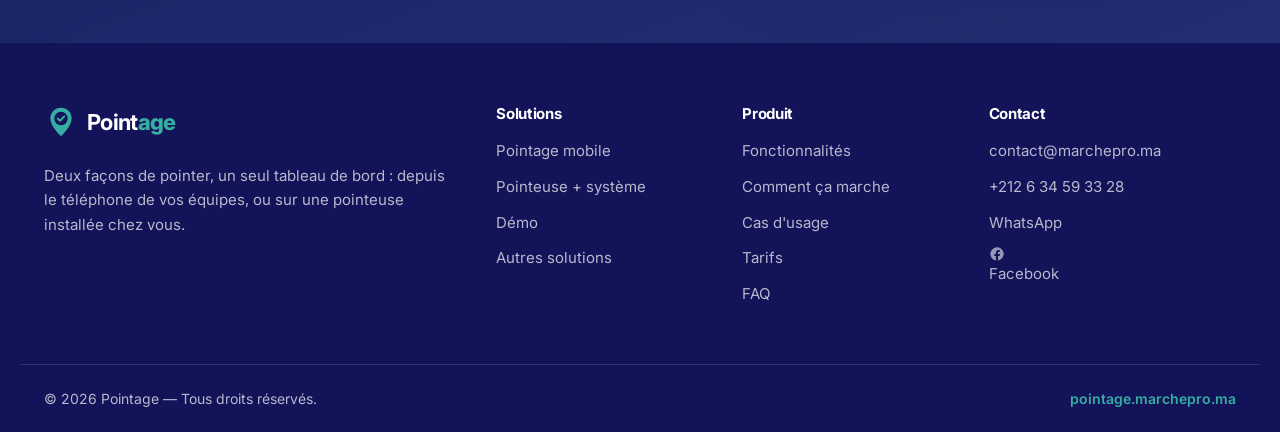
==== commit 2d827e01: "Update robots.txt and sitemap.xml for improved SEO and language handling - Modified robots.txt to al" ====
--- a/index.html
+++ b/index.html
@@ -1,553 +1,23 @@
 <!DOCTYPE html>
-<html lang="fr" dir="ltr" data-page="home">
+<html lang="fr">
 <head>
 <meta charset="utf-8">
-<meta name="viewport" content="width=device-width, initial-scale=1">
-<title>Pointage — Le pointage de vos équipes, sans pointeuse</title>
-<meta name="description" content="Pointage à distance géolocalisé : vos employés pointent depuis leur téléphone, à l'intérieur des zones que vous autorisez. Heures, retards et présence en temps réel. Sans pointeuse, sans badge, sans matériel.">
-<meta name="theme-color" content="#121358">
-<link rel="canonical" href="https://pointage.marchepro.ma/">
+<title>Pointage</title>
+<!-- La racine n'est pas une page : elle renvoie sur la solution mobile.
+     nginx.conf et .htaccess font ce renvoi en 301 côté serveur ; ce fichier
+     n'est là que comme filet de sécurité (hébergement sans réécriture,
+     ouverture du dossier depuis le disque).
+
+     Le lien est relatif, et non /mobile : c'est ce qui permet à ce repli de
+     fonctionner aussi en file://, où /mobile pointerait sur la racine du
+     disque. Sur le serveur, mobile.html est redirigé vers /mobile. -->
+<meta name="robots" content="noindex">
+<meta http-equiv="refresh" content="0; url=mobile.html">
+<link rel="canonical" href="https://pointage.marchepro.ma/mobile">
 <link rel="icon" type="image/svg+xml" href="assets/img/favicon.svg">
-<link rel="alternate" hreflang="fr" href="https://pointage.marchepro.ma/">
-<link rel="alternate" hreflang="ar" href="https://pointage.marchepro.ma/?lang=ar">
-
-<meta property="og:type" content="website">
-<meta property="og:url" content="https://pointage.marchepro.ma/">
-<meta property="og:site_name" content="Pointage">
-<meta property="og:title" content="Pointage — Le pointage de vos équipes, sans pointeuse">
-<meta property="og:description" content="Vos employés pointent depuis leur téléphone, à l'intérieur des zones que vous autorisez. Heures, retards et présence en temps réel.">
-<meta property="og:image" content="https://pointage.marchepro.ma/assets/img/pointage-app-hero.png">
-<meta property="og:locale" content="fr_FR">
-<meta name="twitter:card" content="summary_large_image">
-
-<link rel="preconnect" href="https://fonts.googleapis.com">
-<link rel="preconnect" href="https://fonts.gstatic.com" crossorigin>
-<link rel="stylesheet" href="https://fonts.googleapis.com/css2?family=Inter:wght@400;500;600;700;800&amp;family=Cairo:wght@400;600;700;800&amp;display=swap">
-<link rel="stylesheet" href="assets/css/styles.css">
-
-<script type="application/ld+json">
-{
-  "@context": "https://schema.org",
-  "@type": "SoftwareApplication",
-  "name": "Pointage",
-  "applicationCategory": "BusinessApplication",
-  "operatingSystem": "Android, iOS, Web",
-  "url": "https://pointage.marchepro.ma/",
-  "description": "Pointage à distance géolocalisé pour les équipes de terrain : pointage mobile, zones autorisées, tableau de bord temps réel et feuille de temps exportable.",
-  "inLanguage": ["fr", "ar"],
-  "offers": { "@type": "Offer", "priceCurrency": "MAD", "price": "0", "description": "Sur devis" }
-}
-</script>
 </head>
 <body>
-
-<a class="skip-link" href="#main" data-i18n="a11y.skip">Aller au contenu</a>
-
-<!-- ============================ HEADER ============================ -->
-<header class="site-header" id="siteHeader">
-  <div class="container header-inner">
-    <a class="brand" href="#top" aria-label="Pointage">
-      <img src="assets/img/logo-mark.svg" alt="" width="34" height="34">
-      <span class="brand-word"><span class="brand-point">Point</span><span class="brand-age">age</span></span>
-    </a>
-
-    <nav class="nav" id="primaryNav" aria-label="Navigation principale">
-      <div class="nav-switch" role="group" aria-label="Nos solutions">
-        <a href="index.html" class="is-current" aria-current="page">
-          <svg viewBox="0 0 24 24" fill="none" stroke="currentColor" stroke-width="1.8" stroke-linecap="round" stroke-linejoin="round" aria-hidden="true"><rect x="6" y="2" width="12" height="20" rx="2.5"/><path d="M11 18.5h2"/></svg>
-          <span data-i18n="nav.solMobile">Pointage mobile</span>
-        </a>
-        <a href="pointeuses.html">
-          <svg viewBox="0 0 24 24" fill="none" stroke="currentColor" stroke-width="1.8" stroke-linecap="round" stroke-linejoin="round" aria-hidden="true"><rect x="2.5" y="4.5" width="19" height="15" rx="2.5"/><path d="M6.5 8.5h5"/><path d="M6.5 12h5"/><path d="M6.5 15.5h3"/><circle cx="16.8" cy="12" r="2.6"/></svg>
-          <span data-i18n="nav.solDevice">Pointeuse + système</span>
-        </a>
-      </div>
-      <span class="nav-divider" aria-hidden="true"></span>
-      <a href="#features" data-i18n="nav.features">Fonctionnalités</a>
-      <a href="#pricing" data-i18n="nav.pricing">Tarifs</a>
-      <a href="#faq" data-i18n="nav.faq">FAQ</a>
-    </nav>
-
-    <div class="header-actions">
-      <div class="lang-switch" role="group" aria-label="Langue">
-        <button type="button" data-lang="fr" class="is-active">FR</button>
-        <button type="button" data-lang="ar">ع</button>
-      </div>
-      <a class="btn btn-primary btn-sm hide-sm" href="#contact" data-i18n="cta.demo">Demander une démo</a>
-      <button class="nav-toggle" id="navToggle" aria-expanded="false" aria-controls="primaryNav" aria-label="Menu">
-        <span></span><span></span><span></span>
-      </button>
-    </div>
-  </div>
-</header>
-
-<main id="main">
-
-<!-- ============================ HERO ============================ -->
-<section class="hero" id="top">
-  <div class="hero-bg" aria-hidden="true"></div>
-  <div class="container hero-inner">
-    <div class="hero-copy">
-      <p class="eyebrow"><span class="dot"></span><span data-i18n="hero.eyebrow">Pointage à distance géolocalisé</span></p>
-      <h1 class="hero-title">
-        <span data-i18n="hero.title1">Le pointage simplifié,</span>
-        <span class="accent" data-i18n="hero.title2">sans pointeuse.</span>
-      </h1>
-      <p class="hero-sub" data-i18n="hero.sub">Vos équipes pointent depuis leur téléphone, uniquement à l'intérieur des zones que vous autorisez. Vous suivez les heures, les retards et la présence en temps réel — sur chantier, en boutique ou en déplacement.</p>
-
-      <div class="hero-cta">
-        <a class="btn btn-primary btn-lg" href="#contact" data-i18n="cta.demo">Demander une démo</a>
-        <a class="btn btn-ghost btn-lg" href="#demo">
-          <svg viewBox="0 0 24 24" width="18" height="18" fill="currentColor" aria-hidden="true"><path d="M8 5v14l11-7z"/></svg>
-          <span data-i18n="cta.watch">Voir la démo</span>
-        </a>
-      </div>
-
-      <ul class="hero-checks">
-        <li data-i18n="hero.check1">Aucun matériel à acheter</li>
-        <li data-i18n="hero.check2">Mise en route en 24 h</li>
-        <li data-i18n="hero.check3">Export CSV prêt pour la paie</li>
-      </ul>
-    </div>
-
-    <div class="hero-visual">
-      <div class="hero-shot">
-        <img src="assets/img/pointage-app-mockup.png"
-             alt="Tableau de bord Pointage sur ordinateur portable et application mobile de pointage sur smartphone"
-             width="1345" height="761" fetchpriority="high">
-      </div>
-    </div>
-  </div>
-</section>
-
-<!-- ============================ STAT BAR ============================ -->
-<section class="statbar">
-  <div class="container statbar-inner">
-    <div class="stat"><strong>0</strong><span data-i18n="stat.1">pointeuse à acheter</span></div>
-    <div class="stat"><strong>GPS</strong><span data-i18n="stat.2">zones de travail autorisées</span></div>
-    <div class="stat"><strong>24/7</strong><span data-i18n="stat.3">suivi en temps réel</span></div>
-    <div class="stat"><strong>CSV</strong><span data-i18n="stat.4">export pour la paie</span></div>
-  </div>
-</section>
-
-<!-- ============================ PROBLEM ============================ -->
-<section class="section" id="why">
-  <div class="container">
-    <div class="section-head">
-      <p class="kicker" data-i18n="why.kicker">Le problème</p>
-      <h2 data-i18n="why.title">Hors du siège, les heures se perdent</h2>
-      <p class="section-sub" data-i18n="why.sub">Dès que vos équipes travaillent ailleurs qu'au bureau, le suivi redevient artisanal : feuilles de présence, appels de contrôle, et ressaisie en fin de mois. Une borne fixe, elle, ne suit personne sur un chantier ou en tournée.</p>
-    </div>
-
-    <div class="compare">
-      <div class="compare-col compare-bad">
-        <h3 data-i18n="why.badTitle">Aujourd'hui, sans Pointage</h3>
-        <ul>
-          <li data-i18n="why.bad1">Des feuilles de présence remplies à la main, parfois après coup</li>
-          <li data-i18n="why.bad2">Aucune preuve que la personne était bien sur le site</li>
-          <li data-i18n="why.bad3">Des pointages « rendus service » entre collègues</li>
-          <li data-i18n="why.bad4">Des heures ressaisies dans Excel chaque fin de mois</li>
-          <li data-i18n="why.bad5">Des retards repérés trop tard et des litiges difficiles à trancher</li>
-        </ul>
-      </div>
-      <div class="compare-col compare-good">
-        <h3 data-i18n="why.goodTitle">Avec Pointage</h3>
-        <ul>
-          <li data-i18n="why.good1">Le téléphone de l'employé devient la pointeuse</li>
-          <li data-i18n="why.good2">Autant de sites et de zones que vous voulez, créés en deux minutes</li>
-          <li data-i18n="why.good3">Un compte est lié à un seul appareil enregistré</li>
-          <li data-i18n="why.good4">Heures, retards et présence calculés automatiquement</li>
-          <li data-i18n="why.good5">Rien à maintenir : une application et un tableau de bord</li>
-        </ul>
-      </div>
-    </div>
-  </div>
-</section>
-
-<!-- ============================ FEATURES ============================ -->
-<section class="section section-alt" id="features">
-  <div class="container">
-    <div class="section-head">
-      <p class="kicker" data-i18n="feat.kicker">Fonctionnalités</p>
-      <h2 data-i18n="feat.title">Tout ce qu'il faut pour suivre vos équipes</h2>
-      <p class="section-sub" data-i18n="feat.sub">Une application mobile pour l'employé, une console d'administration pour vous. Rien de plus à installer.</p>
-    </div>
-
-    <div class="grid grid-3">
-      <article class="card feature">
-        <div class="ficon ficon-teal">
-          <svg viewBox="0 0 24 24" fill="none" stroke="currentColor" stroke-width="1.8" stroke-linecap="round" stroke-linejoin="round"><rect x="6" y="2" width="12" height="20" rx="2.5"/><path d="M11 18.5h2"/></svg>
-        </div>
-        <h3 data-i18n="feat.1.t">Pointage mobile</h3>
-        <p data-i18n="feat.1.d">Entrée et sortie en un seul geste depuis le smartphone de l'employé. Horloge en direct, rappel du dernier pointage, confirmation immédiate.</p>
-      </article>
-
-      <article class="card feature">
-        <div class="ficon ficon-navy">
-          <svg viewBox="0 0 24 24" fill="none" stroke="currentColor" stroke-width="1.8" stroke-linecap="round" stroke-linejoin="round"><path d="M12 21s7-6.2 7-11a7 7 0 1 0-14 0c0 4.8 7 11 7 11z"/><circle cx="12" cy="10" r="2.6"/></svg>
-        </div>
-        <h3 data-i18n="feat.2.t">Géolocalisation et zones</h3>
-        <p data-i18n="feat.2.d">Chaque pointage est vérifié contre les sites autorisés de l'employé. Hors de la zone, il est refusé — et le motif est enregistré.</p>
-      </article>
-
-      <article class="card feature">
-        <div class="ficon ficon-teal">
-          <svg viewBox="0 0 24 24" fill="none" stroke="currentColor" stroke-width="1.8" stroke-linecap="round" stroke-linejoin="round"><path d="M4 20V10"/><path d="M10 20V4"/><path d="M16 20v-7"/><path d="M22 20H2"/></svg>
-        </div>
-        <h3 data-i18n="feat.3.t">Tableau de bord temps réel</h3>
-        <p data-i18n="feat.3.d">Présents du jour, heures travaillées, sorties manquantes, présence par site, retards cumulés par employé. Vous voyez l'activité pendant qu'elle se passe.</p>
-      </article>
-
-      <article class="card feature">
-        <div class="ficon ficon-navy">
-          <svg viewBox="0 0 24 24" fill="none" stroke="currentColor" stroke-width="1.8" stroke-linecap="round" stroke-linejoin="round"><circle cx="12" cy="12" r="9"/><path d="M12 7v5l3.2 1.9"/></svg>
-        </div>
-        <h3 data-i18n="feat.4.t">Feuille de temps et retards</h3>
-        <p data-i18n="feat.4.d">Les heures se calculent seules. Retards et départs anticipés sont mesurés selon les horaires du site. Export CSV à transmettre au comptable.</p>
-      </article>
-
-      <article class="card feature">
-        <div class="ficon ficon-teal">
-          <svg viewBox="0 0 24 24" fill="none" stroke="currentColor" stroke-width="1.8" stroke-linecap="round" stroke-linejoin="round"><circle cx="9" cy="8" r="3.2"/><path d="M2.5 20a6.5 6.5 0 0 1 13 0"/><path d="M17 11.2a3 3 0 1 0-2.2-5.4"/><path d="M18.4 20a5.6 5.6 0 0 0-2.2-4.4"/></svg>
-        </div>
-        <h3 data-i18n="feat.5.t">Employés, sites et appareils</h3>
-        <p data-i18n="feat.5.d">Créez vos sites de travail et leurs zones, affectez chaque employé à un ou plusieurs sites, gérez les appareils liés aux comptes.</p>
-      </article>
-
-      <article class="card feature">
-        <div class="ficon ficon-navy">
-          <svg viewBox="0 0 24 24" fill="none" stroke="currentColor" stroke-width="1.8" stroke-linecap="round" stroke-linejoin="round"><path d="M12 2.8l7.5 3v5.6c0 4.6-3.1 8.4-7.5 9.8-4.4-1.4-7.5-5.2-7.5-9.8V5.8z"/><path d="M9 12.2l2.1 2.1 4-4.2"/></svg>
-        </div>
-        <h3 data-i18n="feat.6.t">Sécurité et anti-fraude</h3>
-        <p data-i18n="feat.6.d">Un compte est lié à un seul appareil enregistré, les fausses localisations sont détectées, et chaque tentative — acceptée ou refusée — laisse une trace dans le journal.</p>
-      </article>
-    </div>
-  </div>
-</section>
-
-<!-- ============================ HOW IT WORKS ============================ -->
-<section class="section" id="how">
-  <div class="container">
-    <div class="section-head">
-      <p class="kicker" data-i18n="how.kicker">Comment ça marche</p>
-      <h2 data-i18n="how.title">Opérationnel en quatre étapes</h2>
-      <p class="section-sub" data-i18n="how.sub">Le paramétrage se fait une fois. Ensuite, tout se passe tout seul.</p>
-    </div>
-
-    <ol class="steps">
-      <li class="step">
-        <span class="step-n">1</span>
-        <h3 data-i18n="how.1.t">Créez vos sites de travail</h3>
-        <p data-i18n="how.1.d">Adresse, rayon de la zone autorisée, et si vous le souhaitez les horaires d'entrée et de sortie qui serviront à calculer les retards.</p>
-      </li>
-      <li class="step">
-        <span class="step-n">2</span>
-        <h3 data-i18n="how.2.t">Ajoutez vos employés</h3>
-        <p data-i18n="how.2.d">Affectez chacun à un ou plusieurs sites, puis créez son accès. Vous lui remettez ses identifiants.</p>
-      </li>
-      <li class="step">
-        <span class="step-n">3</span>
-        <h3 data-i18n="how.3.t">Ils pointent depuis leur téléphone</h3>
-        <p data-i18n="how.3.d">Un bouton pour l'entrée, un pour la sortie. La position est vérifiée avant que le pointage soit accepté.</p>
-      </li>
-      <li class="step">
-        <span class="step-n">4</span>
-        <h3 data-i18n="how.4.t">Vous suivez et vous exportez</h3>
-        <p data-i18n="how.4.d">Le tableau de bord se remplit en direct. En fin de mois, la feuille de temps s'exporte en CSV pour la paie.</p>
-      </li>
-    </ol>
-  </div>
-</section>
-
-<!-- ============================ DEMO ============================ -->
-<section class="section section-dark" id="demo">
-  <div class="container">
-    <div class="section-head">
-      <p class="kicker kicker-light" data-i18n="demo.kicker">Démonstration</p>
-      <h2 data-i18n="demo.title">Voyez l'application en action</h2>
-      <p class="section-sub" data-i18n="demo.sub">Le parcours complet en quelques minutes : création d'un site, pointage depuis le mobile, et suivi en temps réel côté administration.</p>
-    </div>
-
-    <figure class="video-wrap">
-      <div class="video-frame" id="videoFrame" data-src="assets/video/demo.mp4">
-        <img src="assets/img/pointage-app-mockup.png" alt="" class="video-poster" loading="lazy">
-        <button type="button" class="video-play" id="videoPlay" aria-label="Lire la vidéo de démonstration">
-          <svg viewBox="0 0 24 24" fill="currentColor" aria-hidden="true"><path d="M8 5v14l11-7z"/></svg>
-        </button>
-      </div>
-      <figcaption class="video-note" id="videoNote" hidden>
-        <span data-i18n="demo.soon">La vidéo de démonstration arrive très bientôt.</span>
-        <a href="#contact" data-i18n="demo.soonCta">Demandez une démonstration en direct →</a>
-      </figcaption>
-    </figure>
-  </div>
-</section>
-
-<!-- ============================ USE CASES ============================ -->
-<section class="section section-alt" id="usecases">
-  <div class="container">
-    <div class="section-head">
-      <p class="kicker" data-i18n="uc.kicker">Cas d'usage</p>
-      <h2 data-i18n="uc.title">Pensé pour les équipes qui ne restent pas au bureau</h2>
-    </div>
-
-    <div class="grid grid-3 usecases">
-      <div class="uc"><h3 data-i18n="uc.1.t">BTP et chantiers</h3><p data-i18n="uc.1.d">Une zone par chantier, des équipes qui changent de site, et des heures justifiées pour chaque intervenant.</p></div>
-      <div class="uc"><h3 data-i18n="uc.2.t">Gardiennage et sécurité</h3><p data-i18n="uc.2.d">Prises de poste vérifiées sur place, y compris la nuit et le week-end, sans superviseur sur site.</p></div>
-      <div class="uc"><h3 data-i18n="uc.3.t">Nettoyage et propreté</h3><p data-i18n="uc.3.d">Des agents répartis sur des dizaines de sites clients, et la preuve de présence qui accompagne la facturation.</p></div>
-      <div class="uc"><h3 data-i18n="uc.4.t">Commerces multi-sites</h3><p data-i18n="uc.4.d">Chaque point de vente devient une zone. Les ouvertures et les fermetures se suivent depuis un seul écran.</p></div>
-      <div class="uc"><h3 data-i18n="uc.5.t">Restauration et hôtellerie</h3><p data-i18n="uc.5.d">Des équipes en coupure, des horaires décalés, et un calcul de retard qui suit les horaires de l'établissement.</p></div>
-      <div class="uc"><h3 data-i18n="uc.6.t">Techniciens et interventions</h3><p data-i18n="uc.6.d">Le pointage se fait chez le client, dans la zone prévue, sans passer par le dépôt le matin.</p></div>
-    </div>
-  </div>
-</section>
-
-<!-- ============================ PASSERELLE ============================ -->
-<section class="crossband">
-  <div class="container crossband-inner">
-    <div class="crossband-copy">
-      <p class="kicker" data-i18n="cross.kicker">L'autre solution</p>
-      <h2 data-i18n="cross.title">Vous préférez une pointeuse à l'entrée ?</h2>
-      <p data-i18n="cross.sub">Nous fournissons aussi les bornes — empreinte, badge, code ou reconnaissance faciale — nos techniciens les installent chez vous, et elles alimentent le même logiciel de gestion.</p>
-    </div>
-    <a class="btn btn-primary btn-lg" href="pointeuses.html" data-i18n="cross.cta">Découvrir les pointeuses</a>
-  </div>
-</section>
-
-<!-- ============================ PRICING ============================ -->
-<section class="section" id="pricing">
-  <div class="container">
-    <div class="section-head">
-      <p class="kicker" data-i18n="price.kicker">Tarifs</p>
-      <h2 data-i18n="price.title">Un tarif adapté à votre effectif</h2>
-      <p class="section-sub" data-i18n="price.sub">Le prix dépend du nombre d'employés et de sites. Dites-nous où vous en êtes, nous vous répondons avec un devis clair.</p>
-    </div>
-
-    <div class="grid grid-3 plans">
-      <article class="card plan">
-        <h3 data-i18n="price.1.t">Essentiel</h3>
-        <p class="plan-for" data-i18n="price.1.for">TPE, un seul site</p>
-        <p class="plan-price" data-i18n="price.quote">Sur devis</p>
-        <ul>
-          <li data-i18n="price.1.f1">1 site de travail et sa zone</li>
-          <li data-i18n="price.1.f2">Pointage mobile illimité</li>
-          <li data-i18n="price.1.f3">Tableau de bord et feuille de temps</li>
-          <li data-i18n="price.1.f4">Export CSV</li>
-        </ul>
-        <a class="btn btn-outline btn-block" href="#contact" data-i18n="cta.quote">Demander un devis</a>
-      </article>
-
-      <article class="card plan plan-featured">
-        <span class="plan-badge" data-i18n="price.popular">Le plus demandé</span>
-        <h3 data-i18n="price.2.t">Pro</h3>
-        <p class="plan-for" data-i18n="price.2.for">PME multi-sites</p>
-        <p class="plan-price" data-i18n="price.quote">Sur devis</p>
-        <ul>
-          <li data-i18n="price.2.f1">Sites et zones illimités</li>
-          <li data-i18n="price.2.f2">Horaires par site, retards et départs anticipés</li>
-          <li data-i18n="price.2.f3">Gestion des appareils liés</li>
-          <li data-i18n="price.2.f4">Journal complet des pointages</li>
-          <li data-i18n="price.2.f5">Accompagnement au démarrage</li>
-        </ul>
-        <a class="btn btn-primary btn-block" href="#contact" data-i18n="cta.quote">Demander un devis</a>
-      </article>
-
-      <article class="card plan">
-        <h3 data-i18n="price.3.t">Entreprise</h3>
-        <p class="plan-for" data-i18n="price.3.for">Grands effectifs, besoins spécifiques</p>
-        <p class="plan-price" data-i18n="price.quote">Sur devis</p>
-        <ul>
-          <li data-i18n="price.3.f1">Tout le plan Pro</li>
-          <li data-i18n="price.3.f2">Déploiement dédié et isolé</li>
-          <li data-i18n="price.3.f3">Hébergement convenu avec vous</li>
-          <li data-i18n="price.3.f4">Adaptations et intégrations</li>
-          <li data-i18n="price.3.f5">Support prioritaire</li>
-        </ul>
-        <a class="btn btn-outline btn-block" href="#contact" data-i18n="cta.quote">Demander un devis</a>
-      </article>
-    </div>
-  </div>
-</section>
-
-<!-- ============================ FAQ ============================ -->
-<section class="section section-alt" id="faq">
-  <div class="container container-narrow">
-    <div class="section-head">
-      <p class="kicker" data-i18n="faq.kicker">FAQ</p>
-      <h2 data-i18n="faq.title">Les questions qu'on nous pose</h2>
-    </div>
-
-    <div class="faq">
-      <details>
-        <summary data-i18n="faq.1.q">Faut-il acheter du matériel ?</summary>
-        <p data-i18n="faq.1.a">Pas pour cette solution : vos employés utilisent leur propre téléphone, et vous un navigateur. Si vous préférez une borne à l'entrée, nous fournissons et installons aussi des pointeuses — voir la solution « Pointeuse + système ».</p>
-      </details>
-      <details>
-        <summary data-i18n="faq.2.q">Que se passe-t-il si un employé pointe en dehors du site ?</summary>
-        <p data-i18n="faq.2.a">Le pointage est refusé et l'employé voit immédiatement pourquoi. La tentative reste visible dans le journal, avec son motif : hors zone, localisation simulée, ou appareil non reconnu.</p>
-      </details>
-      <details>
-        <summary data-i18n="faq.3.q">Un employé peut-il pointer depuis le téléphone d'un collègue ?</summary>
-        <p data-i18n="faq.3.a">Non. Chaque compte est lié à l'appareil sur lequel il a été enregistré. Un pointage venant d'un autre téléphone est rejeté, et changer d'appareil passe par l'administrateur.</p>
-      </details>
-      <details>
-        <summary data-i18n="faq.4.q">Peut-on gérer plusieurs sites et plusieurs équipes ?</summary>
-        <p data-i18n="faq.4.a">Oui. Vous créez autant de sites que nécessaire, chacun avec sa zone et ses horaires, et vous affectez chaque employé aux sites où il est autorisé à pointer.</p>
-      </details>
-      <details>
-        <summary data-i18n="faq.5.q">Comment récupérer les heures pour la paie ?</summary>
-        <p data-i18n="faq.5.a">La feuille de temps se met à jour en continu et s'exporte en CSV sur la période de votre choix. Le fichier s'ouvre dans Excel et se transmet tel quel au comptable.</p>
-      </details>
-      <details>
-        <summary data-i18n="faq.6.q">Où sont hébergées nos données ?</summary>
-        <p data-i18n="faq.6.a">Chaque entreprise dispose de son propre déploiement, avec sa propre base de données — vos données ne sont mélangées avec celles d'aucun autre client. L'hébergement est convenu avec vous lors de la mise en place.</p>
-      </details>
-      <details>
-        <summary data-i18n="faq.7.q">Combien de temps pour démarrer ?</summary>
-        <p data-i18n="faq.7.a">Comptez une journée. Nous mettons en place votre espace, créons vos premiers sites avec vous, et vos équipes peuvent pointer dès le lendemain matin.</p>
-      </details>
-      <details>
-        <summary data-i18n="faq.8.q">L'application fonctionne-t-elle sur iPhone et sur Android ?</summary>
-        <p data-i18n="faq.8.a">Oui, l'application mobile est disponible pour les deux. La console d'administration s'utilise depuis n'importe quel navigateur, sur ordinateur comme sur tablette.</p>
-      </details>
-    </div>
-  </div>
-</section>
-
-<!-- ============================ CONTACT ============================ -->
-<section class="section contact-section" id="contact">
-  <div class="container">
-    <div class="contact-grid">
-
-      <div class="contact-copy">
-        <p class="kicker kicker-light" data-i18n="contact.kicker">Parlons-en</p>
-        <h2 data-i18n="contact.title">Voyez Pointage sur vos propres sites</h2>
-        <p class="section-sub" data-i18n="contact.sub">Décrivez-nous votre organisation — nombre d'employés, nombre de sites — et nous vous montrons la solution configurée pour votre cas, puis nous vous envoyons un devis.</p>
-
-        <div class="contact-direct">
-          <a class="contact-chip" data-cfg="whatsapp" target="_blank" rel="noopener">
-            <svg viewBox="0 0 24 24" fill="currentColor" aria-hidden="true"><path d="M12 2a10 10 0 0 0-8.6 15.1L2 22l5.1-1.3A10 10 0 1 0 12 2zm5.8 14.2c-.2.7-1.4 1.3-2 1.4-.5.1-1.1.1-1.8-.1-.4-.1-1-.3-1.7-.6-3-1.3-4.9-4.3-5-4.5-.2-.2-1.2-1.6-1.2-3s.7-2.1 1-2.4c.3-.3.6-.4.8-.4h.6c.2 0 .4 0 .6.5l.9 2.1c.1.2 0 .4-.1.5l-.4.5c-.1.2-.3.3-.1.6.1.3.6 1.1 1.4 1.8 1 .9 1.8 1.1 2 1.3.3.1.4.1.6-.1l.8-.9c.2-.2.4-.2.6-.1l2 1c.2.1.4.2.4.3.1.1.1.6-.1 1.2z"/></svg>
-            <span data-i18n="contact.wa">WhatsApp</span>
-          </a>
-          <a class="contact-chip" data-cfg="phone">
-            <svg viewBox="0 0 24 24" fill="none" stroke="currentColor" stroke-width="1.8" stroke-linecap="round" stroke-linejoin="round" aria-hidden="true"><path d="M22 16.9v2.6a2 2 0 0 1-2.2 2 19.6 19.6 0 0 1-8.5-3 19.3 19.3 0 0 1-6-6A19.6 19.6 0 0 1 2.3 4 2 2 0 0 1 4.3 2h2.6a2 2 0 0 1 2 1.7c.1 1 .3 1.9.6 2.7a2 2 0 0 1-.4 2.1L8 9.5a15.9 15.9 0 0 0 6 6l1-1.1a2 2 0 0 1 2.1-.5c.9.3 1.8.5 2.7.6a2 2 0 0 1 1.7 2z"/></svg>
-            <span class="phone-text">+212 6 34 59 33 28</span>
-          </a>
-          <a class="contact-chip" href="mailto:contact@marchepro.ma">
-            <svg viewBox="0 0 24 24" fill="none" stroke="currentColor" stroke-width="1.8" stroke-linecap="round" stroke-linejoin="round" aria-hidden="true"><rect x="2.5" y="4.5" width="19" height="15" rx="2.5"/><path d="M3 7l9 6 9-6"/></svg>
-            <span>contact@marchepro.ma</span>
-          </a>
-        </div>
-      </div>
-
-      <div class="contact-card">
-        <form id="demoForm" class="form" novalidate>
-          <input type="hidden" name="solution" value="Pointage mobile">
-          <div class="field">
-            <label for="f-name" data-i18n="form.name">Nom et prénom</label>
-            <input id="f-name" name="name" type="text" autocomplete="name" required>
-          </div>
-          <div class="field">
-            <label for="f-company" data-i18n="form.company">Entreprise</label>
-            <input id="f-company" name="company" type="text" autocomplete="organization" required>
-          </div>
-          <div class="field-row">
-            <div class="field">
-              <label for="f-phone" data-i18n="form.phone">Téléphone</label>
-              <input id="f-phone" name="phone" type="tel" autocomplete="tel" required>
-            </div>
-            <div class="field">
-              <label for="f-email" data-i18n="form.email">E-mail</label>
-              <input id="f-email" name="email" type="email" autocomplete="email" required>
-            </div>
-          </div>
-          <div class="field-row">
-            <div class="field">
-              <label for="f-size" data-i18n="form.size">Nombre d'employés</label>
-              <select id="f-size" name="employees">
-                <option value="1-10">1 – 10</option>
-                <option value="11-50">11 – 50</option>
-                <option value="51-200">51 – 200</option>
-                <option value="200+">200+</option>
-              </select>
-            </div>
-            <div class="field">
-              <label for="f-sites" data-i18n="form.sites">Nombre de sites</label>
-              <select id="f-sites" name="sites">
-                <option value="1">1</option>
-                <option value="2-5">2 – 5</option>
-                <option value="6-20">6 – 20</option>
-                <option value="20+">20+</option>
-              </select>
-            </div>
-          </div>
-          <div class="field">
-            <label for="f-msg" data-i18n="form.msg">Votre besoin (facultatif)</label>
-            <textarea id="f-msg" name="message" rows="3"></textarea>
-          </div>
-
-          <!-- Anti-spam : champ invisible, rempli uniquement par les robots -->
-          <div class="hp-field" aria-hidden="true"><label for="f-website">Website</label><input id="f-website" name="_gotcha" type="text" tabindex="-1" autocomplete="off"></div>
-
-          <button class="btn btn-primary btn-block btn-lg" type="submit" data-i18n="form.submit">Envoyer ma demande</button>
-          <p class="form-legal" data-i18n="form.legal">Vos coordonnées servent uniquement à vous recontacter au sujet de Pointage.</p>
-          <p class="form-status" id="formStatus" role="status" aria-live="polite"></p>
-        </form>
-      </div>
-
-    </div>
-  </div>
-</section>
-
-</main>
-
-<!-- ============================ FOOTER ============================ -->
-<footer class="site-footer">
-  <div class="container footer-inner">
-    <div class="footer-brand">
-      <a class="brand brand-dark" href="#top" aria-label="Pointage">
-        <img src="assets/img/logo-mark.svg" alt="" width="30" height="30">
-        <span class="brand-word"><span class="brand-point">Point</span><span class="brand-age">age</span></span>
-      </a>
-      <p data-i18n="footer.tag">Deux façons de pointer, un seul tableau de bord : depuis le téléphone de vos équipes, ou sur une pointeuse installée chez vous.</p>
-    </div>
-
-    <nav class="footer-col" aria-label="Solutions">
-      <h4 data-i18n="footer.solutions">Solutions</h4>
-      <a href="index.html" data-i18n="nav.solMobile">Pointage mobile</a>
-      <a href="pointeuses.html" data-i18n="nav.solDevice">Pointeuse + système</a>
-      <a href="#demo" data-i18n="nav.demo">Démo</a>
-    </nav>
-
-    <nav class="footer-col" aria-label="Produit">
-      <h4 data-i18n="footer.product">Produit</h4>
-      <a href="#features" data-i18n="nav.features">Fonctionnalités</a>
-      <a href="#how" data-i18n="nav.how">Comment ça marche</a>
-      <a href="#usecases" data-i18n="nav.usecases">Cas d'usage</a>
-      <a href="#pricing" data-i18n="nav.pricing">Tarifs</a>
-      <a href="#faq" data-i18n="nav.faq">FAQ</a>
-    </nav>
-
-    <div class="footer-col">
-      <h4 data-i18n="footer.contact">Contact</h4>
-      <a href="mailto:contact@marchepro.ma">contact@marchepro.ma</a>
-      <a data-cfg="phone" class="phone-text">+212 6 34 59 33 28</a>
-      <a data-cfg="whatsapp" target="_blank" rel="noopener">WhatsApp</a>
-    </div>
-  </div>
-
-  <div class="container footer-bottom">
-    <p>© <span id="year">2026</span> Pointage — <span data-i18n="footer.rights">Tous droits réservés.</span></p>
-    <p class="footer-domain">pointage.marchepro.ma</p>
-  </div>
-</footer>
-
-<a class="wa-float" data-cfg="whatsapp" target="_blank" rel="noopener" aria-label="WhatsApp">
-  <svg viewBox="0 0 24 24" fill="currentColor" aria-hidden="true"><path d="M12 2a10 10 0 0 0-8.6 15.1L2 22l5.1-1.3A10 10 0 1 0 12 2zm5.8 14.2c-.2.7-1.4 1.3-2 1.4-.5.1-1.1.1-1.8-.1-.4-.1-1-.3-1.7-.6-3-1.3-4.9-4.3-5-4.5-.2-.2-1.2-1.6-1.2-3s.7-2.1 1-2.4c.3-.3.6-.4.8-.4h.6c.2 0 .4 0 .6.5l.9 2.1c.1.2 0 .4-.1.5l-.4.5c-.1.2-.3.3-.1.6.1.3.6 1.1 1.4 1.8 1 .9 1.8 1.1 2 1.3.3.1.4.1.6-.1l.8-.9c.2-.2.4-.2.6-.1l2 1c.2.1.4.2.4.3.1.1.1.6-.1 1.2z"/></svg>
-</a>
-
-<script src="assets/js/config.js"></script>
-<script src="assets/js/i18n.js"></script>
-<script src="assets/js/main.js"></script>
+<p><a href="mobile.html">Pointage mobile</a> — <a href="pointeuse.html">Pointeuse + système</a></p>
+<script>location.replace("mobile.html");</script>
 </body>
 </html>
